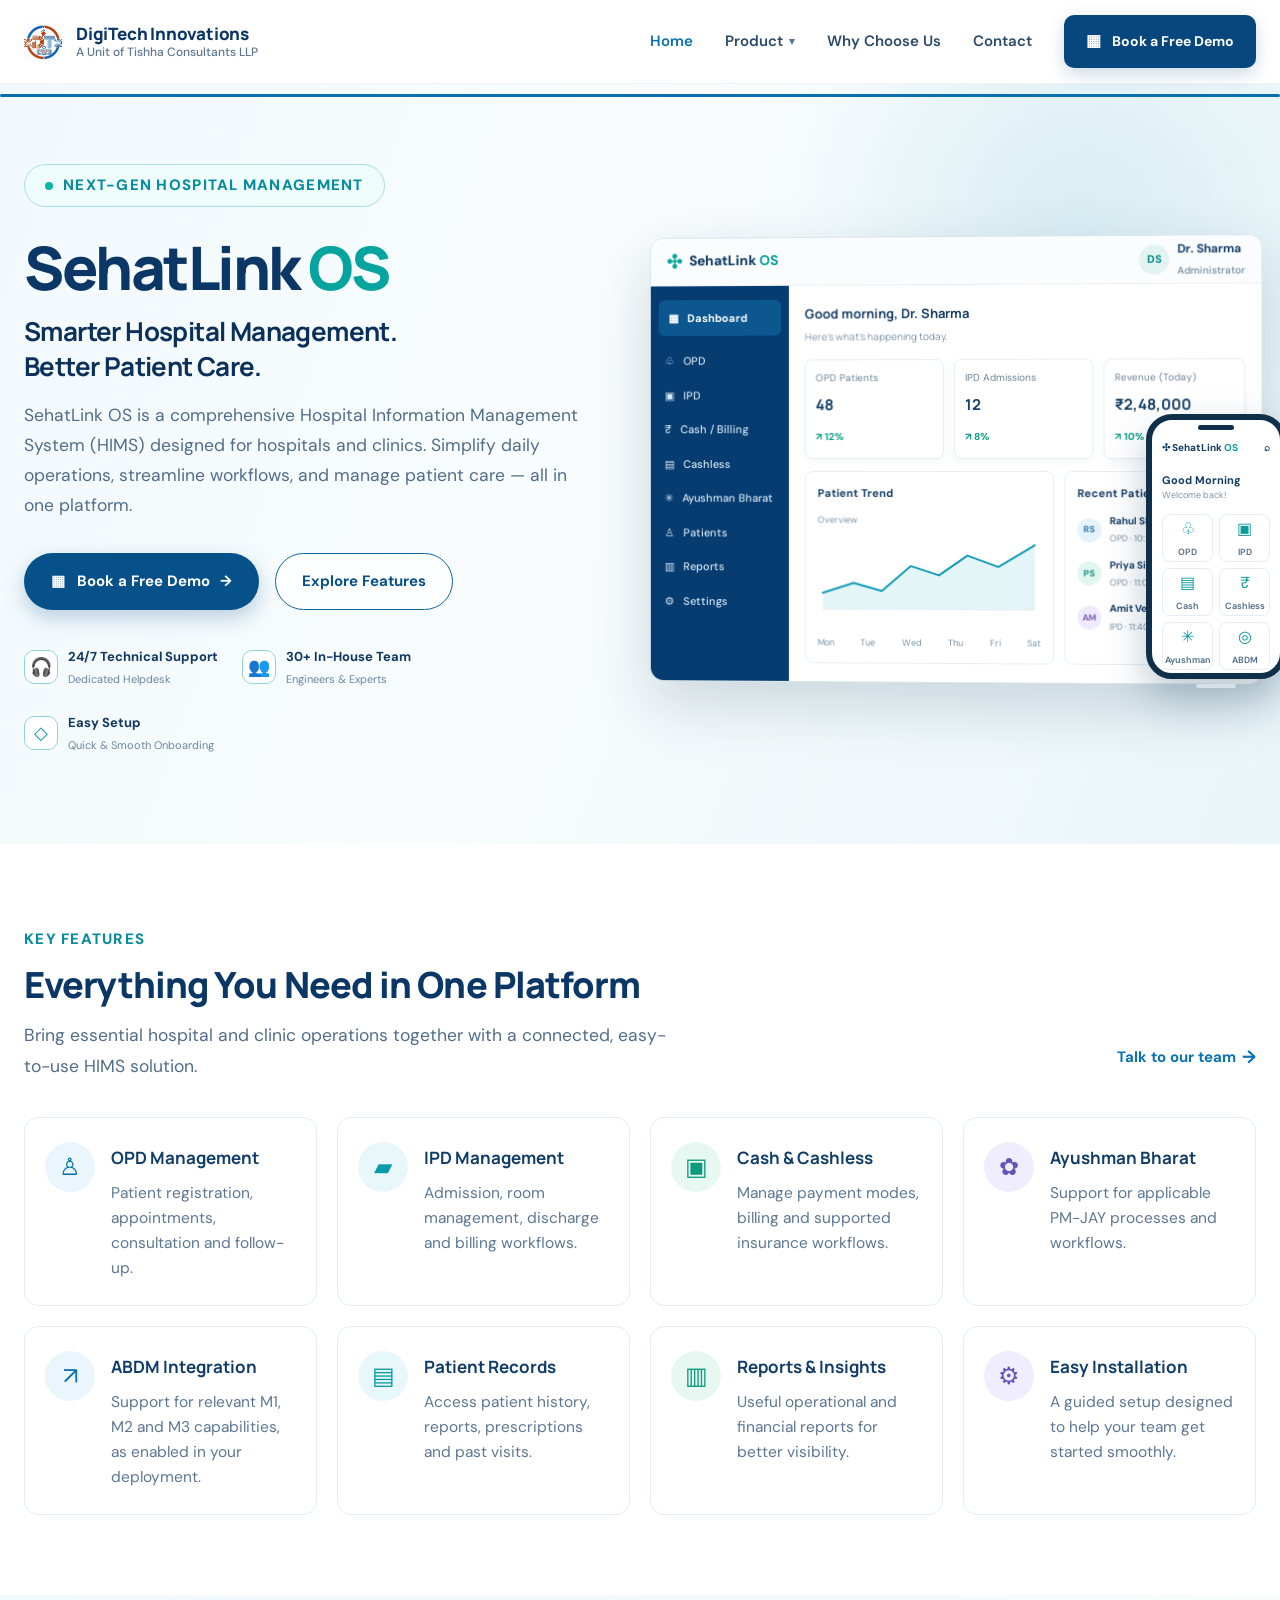
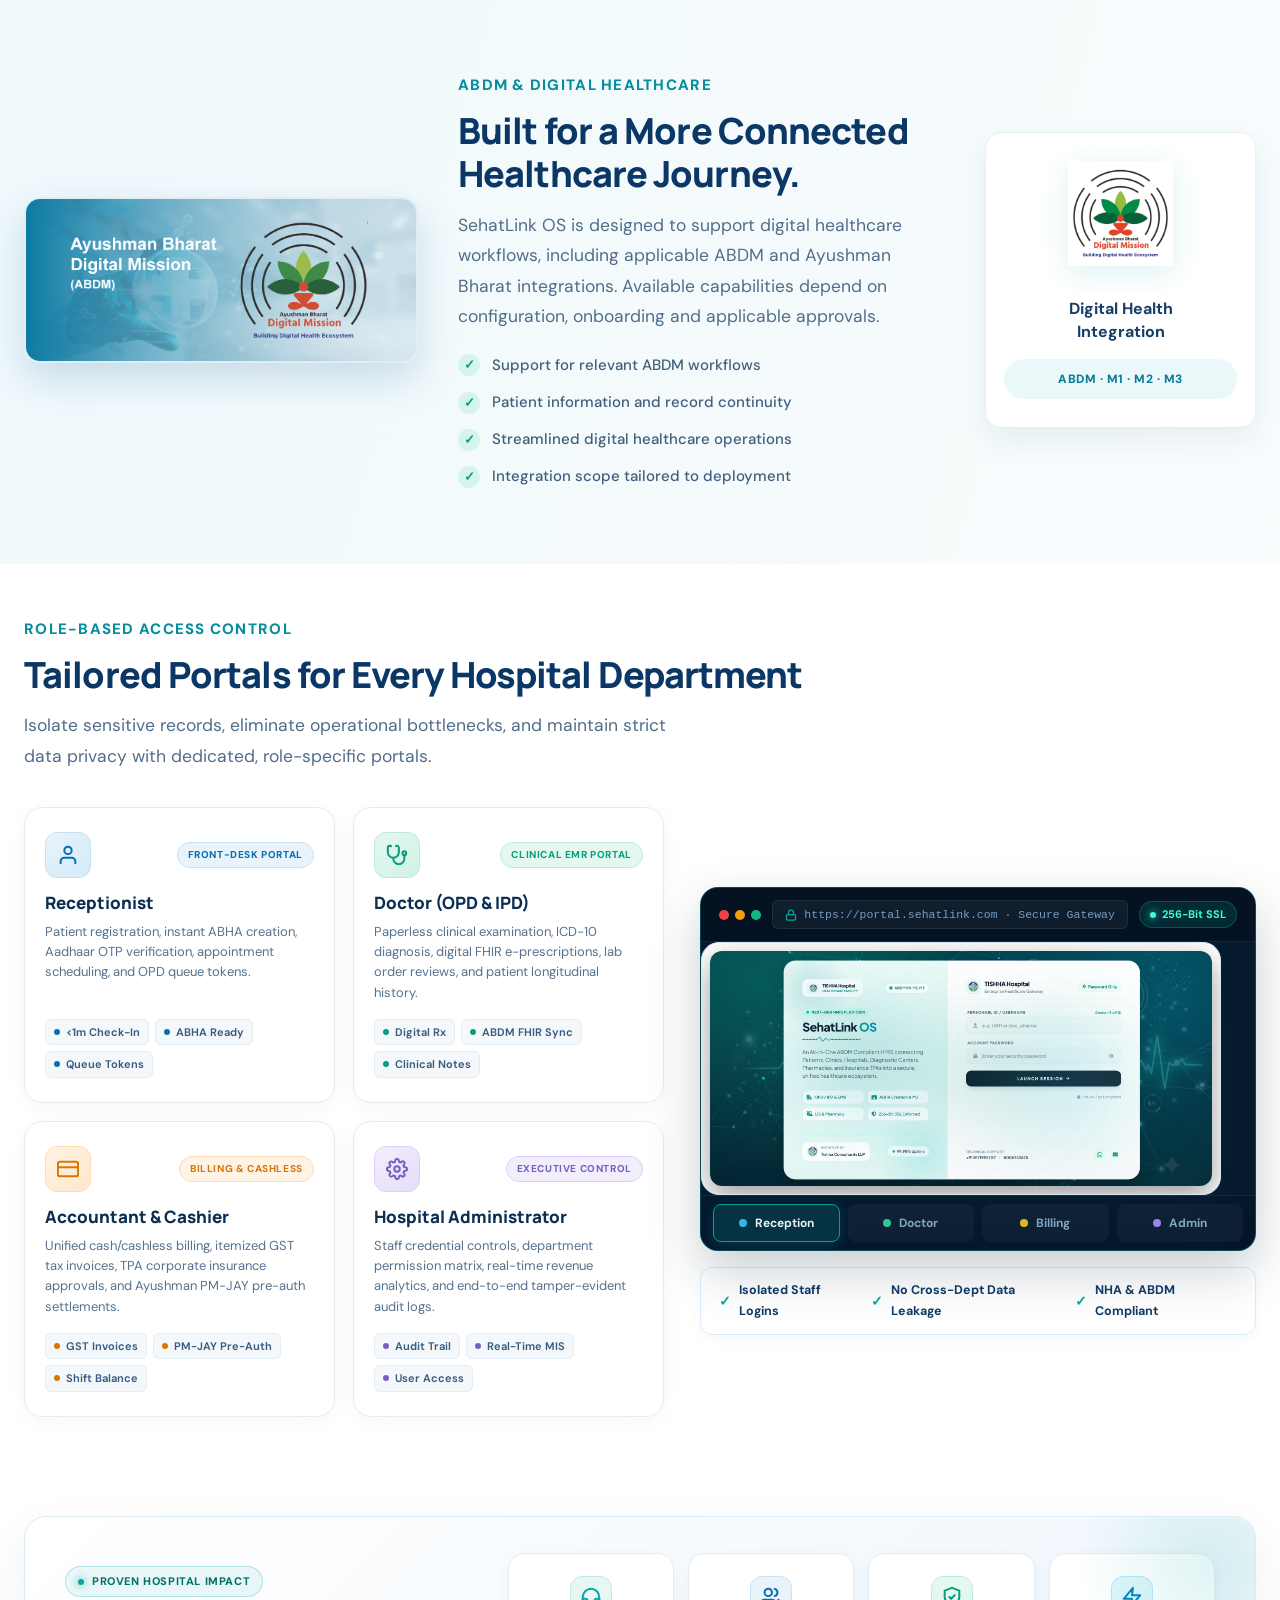
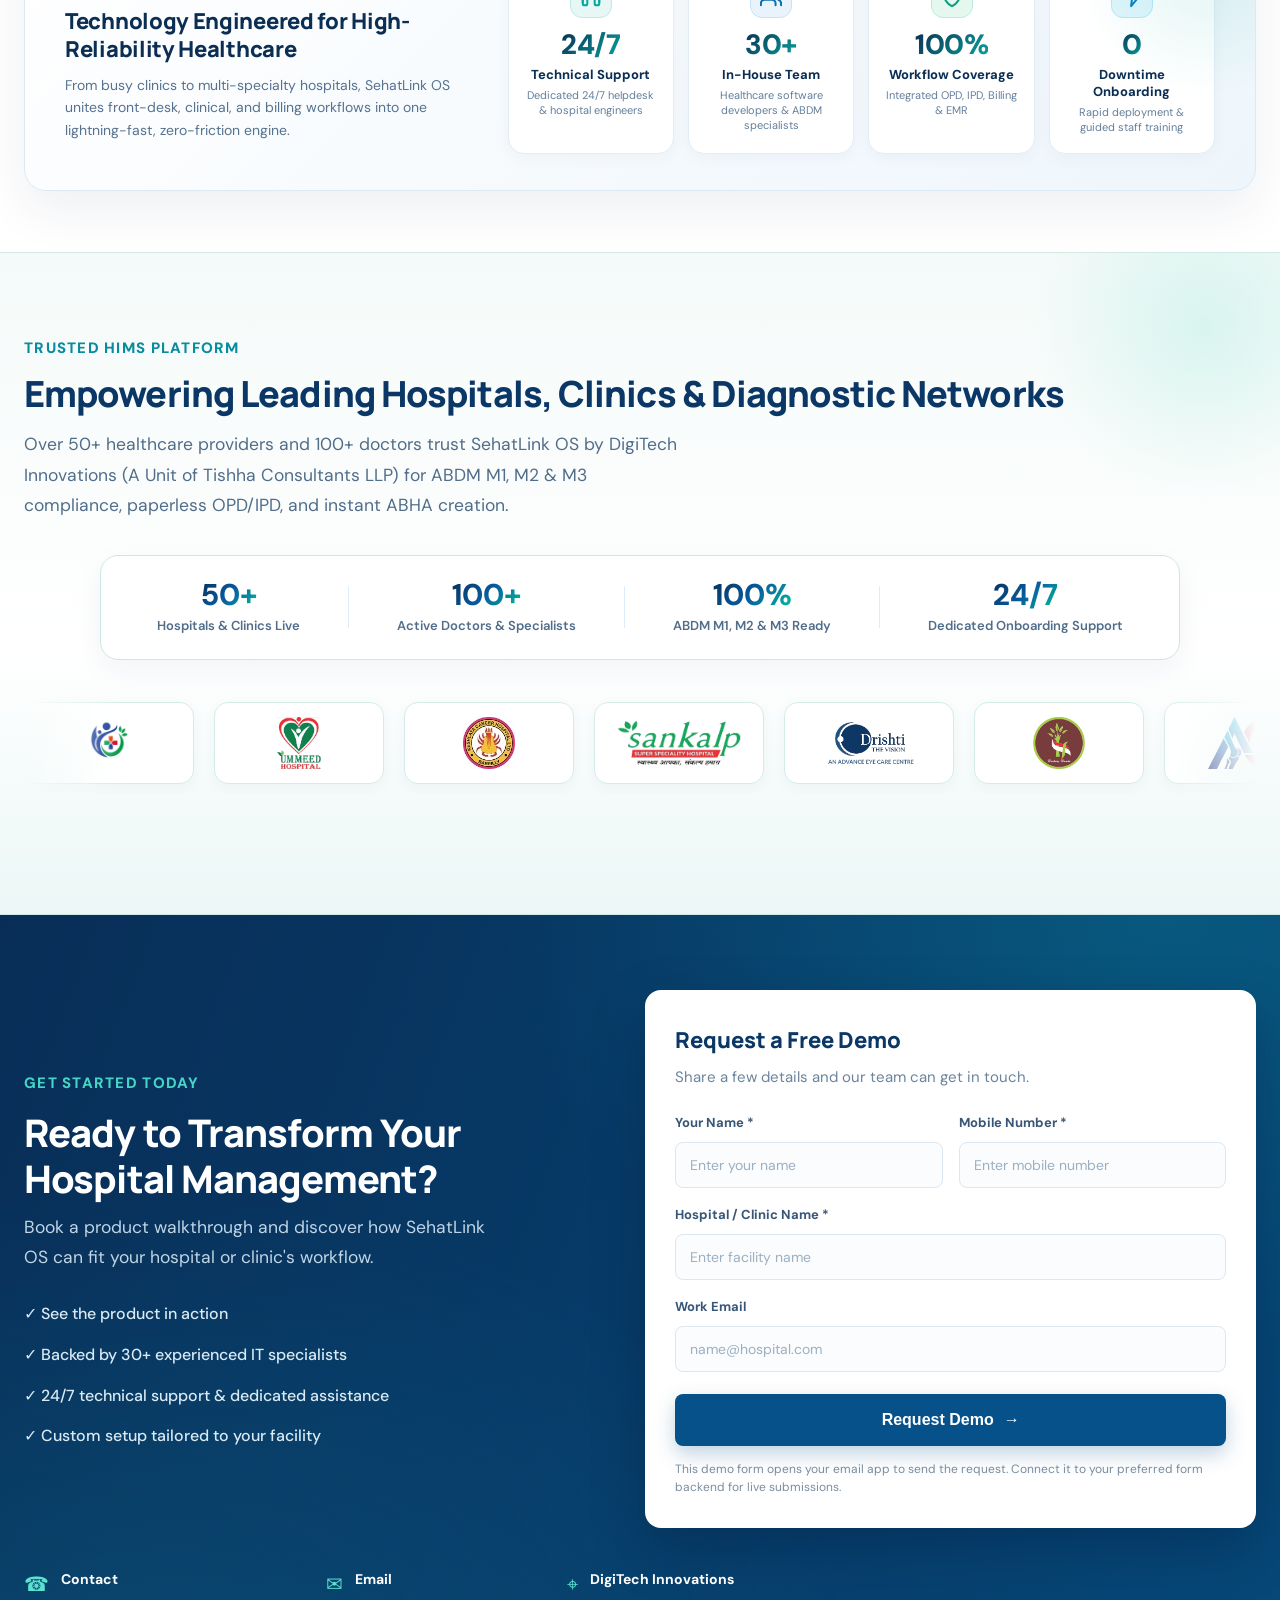
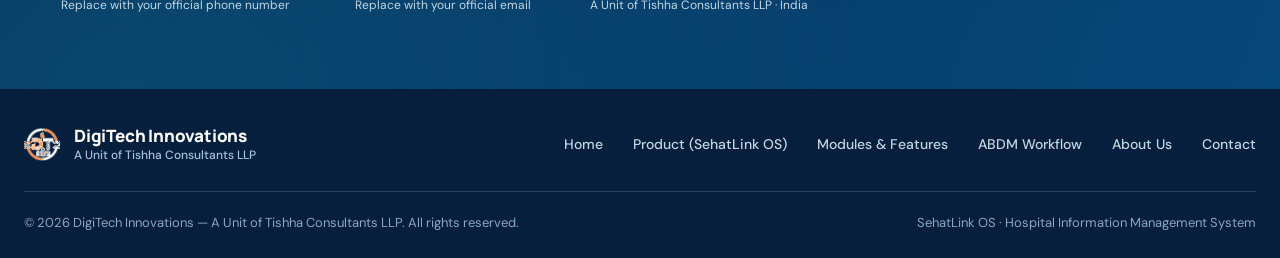
==== index.html @ 3f003c04 "Design SehatLink OS product website" ====
<!doctype html>
<html lang="en">

<head>
  <meta charset="UTF-8" />
  <meta name="viewport" content="width=device-width, initial-scale=1.0" />
  <meta name="description"
    content="SehatLink OS by DigiTech Innovations — A Unit of Tishha Consultants LLP — a smarter hospital and clinic management platform." />
  <title>
    SehatLink OS | DigiTech Innovations — A Unit of Tishha Consultants LLP
  </title>
  <link rel="preconnect" href="https://fonts.googleapis.com" />
  <link rel="preconnect" href="https://fonts.gstatic.com" crossorigin />
  <link
    href="https://fonts.googleapis.com/css2?family=DM+Sans:wght@400;500;600;700&family=Manrope:wght@400;500;600;700;800&display=swap"
    rel="stylesheet" />
  <link rel="stylesheet" href="styles.css" />
</head>

<body>
  <header class="site-header">
    <div class="container nav-wrap">
      <a class="brand" href="#home" aria-label="DigiTech Innovations — A Unit of Tishha Consultants LLP home">
        <div class="company-logo-badge">
          <img src="assets/images/digitechinnovation_White_logo.jpg" alt="DigiTech Innovations Logo"
            class="company-logo-img" />
        </div>
        <span class="brand-copy"><strong>DigiTech Innovations</strong><small>A Unit of Tishha Consultants
            LLP</small></span>
      </a>
      <button class="menu-toggle" aria-label="Toggle navigation" aria-expanded="false">
        <span></span><span></span><span></span>
      </button>
      <nav class="nav-links">
        <a class="active" href="#home">Home</a>
        <div class="nav-item-dropdown">
          <a href="product.html" class="nav-dropdown-trigger">
            Product <span class="dropdown-chevron">▾</span>
          </a>
          <div class="dropdown-menu">
            <div class="dropdown-menu-inner">
              <a href="product.html" class="dropdown-item">
                <span class="dropdown-icon blue">✣</span>
                <div>
                  <strong>SehatLink OS Overview</strong>
                  <small>Complete Hospital Management System</small>
                </div>
              </a>
              <a href="product.html#abdm-workflow" class="dropdown-item">
                <span class="dropdown-icon teal">↗</span>
                <div>
                  <strong>How SehatLink OS Works with ABDM</strong>
                  <small>M1, M2 & M3 Milestone Workflows</small>
                </div>
              </a>
              <a href="product.html#features" class="dropdown-item">
                <span class="dropdown-icon cyan">▦</span>
                <div>
                  <strong>Modules & Features</strong>
                  <small>OPD, IPD, Billing & EMR</small>
                </div>
              </a>
              <a href="#about" class="dropdown-item">
                <span class="dropdown-icon violet">⚙</span>
                <div>
                  <strong>Role-Based Access</strong>
                  <small>Reception, Doctor & Admin Portals</small>
                </div>
              </a>
            </div>
          </div>
        </div>
        <a href="why-choose-us.html">Why Choose Us</a>
        <a href="#contact">Contact</a>
        <a class="nav-cta" href="#contact"><span class="calendar-icon">▦</span> Book a Free Demo</a>
      </nav>
    </div>
  </header>

  <main>
    <section class="hero" id="home">
      <div class="hero-glow"></div>
      <div class="container hero-grid">
        <div class="hero-copy reveal-left">
          <span class="eyebrow"><i></i> Next-Gen Hospital Management</span>
          <h1>SehatLink <em>OS</em></h1>
          <h2>Smarter Hospital Management.<br />Better Patient Care.</h2>
          <p>
            SehatLink OS is a comprehensive Hospital Information Management
            System (HIMS) designed for hospitals and clinics. Simplify daily
            operations, streamline workflows, and manage patient care — all in
            one platform.
          </p>
          <div class="hero-actions">
            <a class="btn btn-primary" href="#contact">▦ &nbsp; Book a Free Demo <span>→</span></a>
            <a class="btn btn-outline" href="#features">Explore Features</a>
          </div>
          <div class="hero-benefits">
            <div class="reveal delay-1">
              <span class="benefit-icon">🎧</span>
              <span><b>24/7 Technical Support</b><small>Dedicated Helpdesk</small></span>
            </div>
            <div class="reveal delay-2">
              <span class="benefit-icon">👥</span>
              <span><b>30+ In-House Team</b><small>Engineers & Experts</small></span>
            </div>
            <div class="reveal delay-3">
              <span class="benefit-icon">◇</span>
              <span><b>Easy Setup</b><small>Quick & Smooth Onboarding</small></span>
            </div>
          </div>
        </div>
        <div class="hero-visual reveal-right" aria-label="Illustration of a hospital management dashboard">
          <div class="soft-orb orb-one"></div>
          <div class="soft-orb orb-two"></div>
          <div class="dashboard">
            <div class="dash-top">
              <div class="mini-brand">
                <span class="mini-mark">✣</span> SehatLink <b>OS</b>
              </div>
              <div class="dash-user">
                <span class="avatar">DS</span><span>Dr. Sharma<br /><small>Administrator</small></span>
              </div>
            </div>
            <div class="dash-body">
              <aside class="dash-sidebar">
                <b>▦ &nbsp; Dashboard</b><span>♧ &nbsp; OPD</span><span>▣ &nbsp; IPD</span><span>₹ &nbsp; Cash /
                  Billing</span><span>▤ &nbsp; Cashless</span><span>✳ &nbsp; Ayushman Bharat</span><span>♙ &nbsp;
                  Patients</span><span>▥ &nbsp; Reports</span><span>⚙ &nbsp; Settings</span>
              </aside>
              <div class="dash-content">
                <h4>
                  Good morning, Dr. Sharma
                  <small>Here's what's happening today.</small>
                </h4>
                <div class="metric-row">
                  <div class="metric">
                    <small>OPD Patients</small><strong>48</strong><em>↗ 12%</em>
                  </div>
                  <div class="metric">
                    <small>IPD Admissions</small><strong>12</strong><em>↗ 8%</em>
                  </div>
                  <div class="metric">
                    <small>Revenue (Today)</small><strong>₹2,48,000</strong><em>↗ 10%</em>
                  </div>
                </div>
                <div class="dash-lower">
                  <div class="chart-card">
                    <b>Patient Trend</b><small>Overview</small><svg viewBox="0 0 340 130" role="img"
                      aria-label="Illustrative patient trend chart">
                      <path d="M8 110 L8 85 L55 70 L98 82 L142 44 L185 58 L228 28 L275 45 L330 12 L330 110Z"
                        fill="rgba(27,170,190,.12)" />
                      <path d="M8 85 L55 70 L98 82 L142 44 L185 58 L228 28 L275 45 L330 12" fill="none" stroke="#159cb6"
                        stroke-width="3" stroke-linecap="round" stroke-linejoin="round" />
                      <path d="M8 110H330" stroke="#dce8ef" />
                    </svg>
                    <div class="days">
                      <span>Mon</span><span>Tue</span><span>Wed</span><span>Thu</span><span>Fri</span><span>Sat</span>
                    </div>
                  </div>
                  <div class="recent-card">
                    <b>Recent Patients</b>
                    <div class="patient">
                      <i>RS</i><span>Rahul Sharma<small>OPD · 10:20 AM</small></span>
                    </div>
                    <div class="patient">
                      <i class="teal">PS</i><span>Priya Singh<small>OPD · 11:05 AM</small></span>
                    </div>
                    <div class="patient">
                      <i class="purple">AM</i><span>Amit Verma<small>IPD · 11:40 AM</small></span>
                    </div>
                  </div>
                </div>
              </div>
            </div>
          </div>
          <div class="phone">
            <div class="phone-head">
              <span>✣ SehatLink <b>OS</b></span><span>⌕</span>
            </div>
            <p>Good Morning<br /><small>Welcome back!</small></p>
            <div class="phone-grid">
              <div>♧<small>OPD</small></div>
              <div>▣<small>IPD</small></div>
              <div>▤<small>Cash</small></div>
              <div>₹<small>Cashless</small></div>
              <div>✳<small>Ayushman</small></div>
              <div>◎<small>ABDM</small></div>
            </div>
            <div class="phone-bottom"></div>
          </div>
        </div>
      </div>
    </section>

    <section class="section features-section" id="features">
      <div class="container">
        <div class="section-heading split-heading reveal">
          <div>
            <span class="section-kicker">KEY FEATURES</span>
            <h2>Everything You Need in One Platform</h2>
            <p>
              Bring essential hospital and clinic operations together with a
              connected, easy-to-use HIMS solution.
            </p>
          </div>
          <a class="text-link" href="#contact">Talk to our team <span>→</span></a>
        </div>
        <div class="feature-grid">
          <article class="feature-card reveal delay-1">
            <span class="feature-icon blue">♙</span>
            <div>
              <h3>OPD Management</h3>
              <p>
                Patient registration, appointments, consultation and
                follow-up.
              </p>
            </div>
          </article>
          <article class="feature-card reveal delay-2">
            <span class="feature-icon cyan">▰</span>
            <div>
              <h3>IPD Management</h3>
              <p>
                Admission, room management, discharge and billing workflows.
              </p>
            </div>
          </article>
          <article class="feature-card reveal delay-3">
            <span class="feature-icon teal">▣</span>
            <div>
              <h3>Cash & Cashless</h3>
              <p>
                Manage payment modes, billing and supported insurance
                workflows.
              </p>
            </div>
          </article>
          <article class="feature-card reveal delay-4">
            <span class="feature-icon violet">✿</span>
            <div>
              <h3>Ayushman Bharat</h3>
              <p>Support for applicable PM-JAY processes and workflows.</p>
            </div>
          </article>
          <article class="feature-card reveal delay-5">
            <span class="feature-icon blue">↗</span>
            <div>
              <h3>ABDM Integration</h3>
              <p>
                Support for relevant M1, M2 and M3 capabilities, as enabled in
                your deployment.
              </p>
            </div>
          </article>
          <article class="feature-card reveal delay-6">
            <span class="feature-icon cyan">▤</span>
            <div>
              <h3>Patient Records</h3>
              <p>
                Access patient history, reports, prescriptions and past
                visits.
              </p>
            </div>
          </article>
          <article class="feature-card reveal delay-7">
            <span class="feature-icon teal">▥</span>
            <div>
              <h3>Reports & Insights</h3>
              <p>
                Useful operational and financial reports for better
                visibility.
              </p>
            </div>
          </article>
          <article class="feature-card reveal delay-8">
            <span class="feature-icon violet">⚙</span>
            <div>
              <h3>Easy Installation</h3>
              <p>
                A guided setup designed to help your team get started
                smoothly.
              </p>
            </div>
          </article>
        </div>
      </div>
    </section>

    <section class="abdm-section" id="why">
      <div class="container abdm-grid">
        <div class="abdm-art reveal-zoom">
          <img src="assets/images/Ayushman-Bharat-Digital-Mission.jpg" alt="Ayushman Bharat Digital Mission (ABDM)"
            class="abdm-feature-img" />
        </div>
        <div class="abdm-copy reveal-right">
          <span class="section-kicker">ABDM & DIGITAL HEALTHCARE</span>
          <h2>Built for a More Connected Healthcare Journey.</h2>
          <p>
            SehatLink OS is designed to support digital healthcare workflows,
            including applicable ABDM and Ayushman Bharat integrations.
            Available capabilities depend on configuration, onboarding and
            applicable approvals.
          </p>
          <ul class="check-list">
            <li>Support for relevant ABDM workflows</li>
            <li>Patient information and record continuity</li>
            <li>Streamlined digital healthcare operations</li>
            <li>Integration scope tailored to deployment</li>
          </ul>
        </div>
        <div class="abdm-stamp reveal-zoom delay-2">
          <img src="assets/images/ayushman_bharat_logo.png" alt="Ayushman Bharat Logo" class="ayushman-logo-img" />
          <b>Digital Health<br />Integration</b>
          <span>ABDM · M1 · M2 · M3</span>
        </div>
      </div>
    </section>

    <section class="section roles-section" id="about">
      <div class="container">
        <div class="section-heading reveal">
          <span class="section-kicker">ROLE-BASED ACCESS CONTROL</span>
          <h2>Tailored Portals for Every Hospital Department</h2>
          <p>
            Isolate sensitive records, eliminate operational bottlenecks, and maintain strict data privacy with dedicated, role-specific portals.
          </p>
        </div>
        <div class="roles-layout">
          <div class="role-grid">
            <article class="role-card role-card-receptionist reveal delay-1" data-role="receptionist">
              <div class="role-card-head">
                <div class="role-icon-box blue">
                  <svg width="22" height="22" viewBox="0 0 24 24" fill="none" stroke="currentColor" stroke-width="2.2" stroke-linecap="round" stroke-linejoin="round"><path d="M20 21v-2a4 4 0 0 0-4-4H8a4 4 0 0 0-4 4v2"></path><circle cx="12" cy="7" r="4"></circle></svg>
                </div>
                <div class="role-badge-tag blue">FRONT-DESK PORTAL</div>
              </div>
              <h3>Receptionist</h3>
              <p>
                Patient registration, instant ABHA creation, Aadhaar OTP verification, appointment scheduling, and OPD queue tokens.
              </p>
              <div class="role-chips-wrap">
                <span class="r-chip"><i class="dot blue"></i> &lt;1m Check-In</span>
                <span class="r-chip"><i class="dot blue"></i> ABHA Ready</span>
                <span class="r-chip"><i class="dot blue"></i> Queue Tokens</span>
              </div>
            </article>

            <article class="role-card role-card-doctor reveal delay-2" data-role="doctor">
              <div class="role-card-head">
                <div class="role-icon-box emerald">
                  <svg width="22" height="22" viewBox="0 0 24 24" fill="none" stroke="currentColor" stroke-width="2.2" stroke-linecap="round" stroke-linejoin="round"><path d="M4.8 2.3A.3.3 0 1 0 5 2H4a2 2 0 0 0-2 2v5a6 6 0 0 0 6 6v0a6 6 0 0 0 6-6V4a2 2 0 0 0-2-2h-1a.2.2 0 1 0 .3.3"></path><path d="M8 15v1a6 6 0 0 0 6 6v0a6 6 0 0 0 6-6v-4"></path><circle cx="20" cy="10" r="2"></circle></svg>
                </div>
                <div class="role-badge-tag emerald">CLINICAL EMR PORTAL</div>
              </div>
              <h3>Doctor (OPD & IPD)</h3>
              <p>
                Paperless clinical examination, ICD-10 diagnosis, digital FHIR e-prescriptions, lab order reviews, and patient longitudinal history.
              </p>
              <div class="role-chips-wrap">
                <span class="r-chip"><i class="dot emerald"></i> Digital Rx</span>
                <span class="r-chip"><i class="dot emerald"></i> ABDM FHIR Sync</span>
                <span class="r-chip"><i class="dot emerald"></i> Clinical Notes</span>
              </div>
            </article>

            <article class="role-card role-card-accountant reveal delay-3" data-role="accountant">
              <div class="role-card-head">
                <div class="role-icon-box amber">
                  <svg width="22" height="22" viewBox="0 0 24 24" fill="none" stroke="currentColor" stroke-width="2.2" stroke-linecap="round" stroke-linejoin="round"><rect x="1" y="4" width="22" height="16" rx="2" ry="2"></rect><line x1="1" y1="10" x2="23" y2="10"></line></svg>
                </div>
                <div class="role-badge-tag amber">BILLING & CASHLESS</div>
              </div>
              <h3>Accountant & Cashier</h3>
              <p>
                Unified cash/cashless billing, itemized GST tax invoices, TPA corporate insurance approvals, and Ayushman PM-JAY pre-auth settlements.
              </p>
              <div class="role-chips-wrap">
                <span class="r-chip"><i class="dot amber"></i> GST Invoices</span>
                <span class="r-chip"><i class="dot amber"></i> PM-JAY Pre-Auth</span>
                <span class="r-chip"><i class="dot amber"></i> Shift Balance</span>
              </div>
            </article>

            <article class="role-card role-card-admin reveal delay-4" data-role="administrator">
              <div class="role-card-head">
                <div class="role-icon-box purple">
                  <svg width="22" height="22" viewBox="0 0 24 24" fill="none" stroke="currentColor" stroke-width="2.2" stroke-linecap="round" stroke-linejoin="round"><circle cx="12" cy="12" r="3"></circle><path d="M19.4 15a1.65 1.65 0 0 0 .33 1.82l.06.06a2 2 0 0 1 0 2.83 2 2 0 0 1-2.83 0l-.06-.06a1.65 1.65 0 0 0-1.82-.33 1.65 1.65 0 0 0-1 1.51V21a2 2 0 0 1-2 2 2 2 0 0 1-2-2v-.09A1.65 1.65 0 0 0 9 19.4a1.65 1.65 0 0 0-1.82.33l-.06.06a2 2 0 0 1-2.83 0 2 2 0 0 1 0-2.83l.06-.06a1.65 1.65 0 0 0 .33-1.82 1.65 1.65 0 0 0-1.51-1H3a2 2 0 0 1-2-2 2 2 0 0 1 2-2h.09A1.65 1.65 0 0 0 4.6 9a1.65 1.65 0 0 0-.33-1.82l-.06-.06a2 2 0 0 1 0-2.83 2 2 0 0 1 2.83 0l.06.06a1.65 1.65 0 0 0 1.82.33H9a1.65 1.65 0 0 0 1-1.51V3a2 2 0 0 1 2-2 2 2 0 0 1 2 2v.09a1.65 1.65 0 0 0 1 1.51 1.65 1.65 0 0 0 1.82-.33l.06-.06a2 2 0 0 1 2.83 0 2 2 0 0 1 0 2.83l-.06.06a1.65 1.65 0 0 0-.33 1.82V9a1.65 1.65 0 0 0 1.51 1H21a2 2 0 0 1 2 2 2 2 0 0 1-2 2h-.09a1.65 1.65 0 0 0-1.51 1z"></path></svg>
                </div>
                <div class="role-badge-tag purple">EXECUTIVE CONTROL</div>
              </div>
              <h3>Hospital Administrator</h3>
              <p>
                Staff credential controls, department permission matrix, real-time revenue analytics, and end-to-end tamper-evident audit logs.
              </p>
              <div class="role-chips-wrap">
                <span class="r-chip"><i class="dot purple"></i> Audit Trail</span>
                <span class="r-chip"><i class="dot purple"></i> Real-Time MIS</span>
                <span class="r-chip"><i class="dot purple"></i> User Access</span>
              </div>
            </article>
          </div>

          <div class="access-visual reveal-right">
            <div class="portal-frame-window">
              <div class="portal-window-bar">
                <div class="window-dots">
                  <span class="w-dot red"></span>
                  <span class="w-dot yellow"></span>
                  <span class="w-dot green"></span>
                </div>
                <div class="portal-window-title">
                  <svg width="12" height="12" viewBox="0 0 24 24" fill="none" stroke="currentColor" stroke-width="2.5"><rect x="3" y="11" width="18" height="11" rx="2" ry="2"></rect><path d="M7 11V7a5 5 0 0 1 10 0v4"></path></svg>
                  <span>https://portal.sehatlink.com · Secure Gateway</span>
                </div>
                <div class="portal-security-badge">
                  <i class="live-dot"></i> 256-Bit SSL
                </div>
              </div>

              <div class="role-portal-card">
                <img src="assets/images/sehatlink_os_tishha_consultants_llp.png"
                  alt="SehatLink OS Role-Based Access Gateway by DigiTech Innovations (A Unit of Tishha Consultants LLP)"
                  class="role-portal-img" />
              </div>

              <div class="portal-role-selector">
                <div class="p-role-tab active" data-role="receptionist">
                  <span class="p-dot blue"></span> Reception
                </div>
                <div class="p-role-tab" data-role="doctor">
                  <span class="p-dot emerald"></span> Doctor
                </div>
                <div class="p-role-tab" data-role="accountant">
                  <span class="p-dot amber"></span> Billing
                </div>
                <div class="p-role-tab" data-role="administrator">
                  <span class="p-dot purple"></span> Admin
                </div>
              </div>
            </div>

            <div class="portal-guarantee-strip">
              <div class="g-item"><span class="check-mark">✓</span> Isolated Staff Logins</div>
              <div class="g-item"><span class="check-mark">✓</span> No Cross-Dept Data Leakage</div>
              <div class="g-item"><span class="check-mark">✓</span> NHA & ABDM Compliant</div>
            </div>
          </div>
        </div>
      </div>
    </section>

    <!-- Trust & Performance Metrics Banner -->
    <section class="trust-section">
      <div class="container trust-inner reveal-zoom">
        <div class="trust-copy">
          <span class="trust-pill"><i class="pulse-emerald"></i> PROVEN HOSPITAL IMPACT</span>
          <h3>Technology Engineered for High-Reliability Healthcare</h3>
          <p>
            From busy clinics to multi-specialty hospitals, SehatLink OS unites
            front-desk, clinical, and billing workflows into one lightning-fast, zero-friction engine.
          </p>
        </div>
        <div class="trust-stats-grid">
          <div class="trust-stat-card">
            <div class="stat-icon-wrap teal">
              <svg width="22" height="22" viewBox="0 0 24 24" fill="none" stroke="currentColor" stroke-width="2.2" stroke-linecap="round" stroke-linejoin="round"><path d="M3 18v-6a9 9 0 0 1 18 0v6"></path><path d="M21 19a2 2 0 0 1-2 2h-1a2 2 0 0 1-2-2v-3a2 2 0 0 1 2-2h3zM3 19a2 2 0 0 0 2 2h1a2 2 0 0 0 2-2v-3a2 2 0 0 0-2-2H3z"></path></svg>
            </div>
            <div class="stat-num-val">24/7</div>
            <b>Technical Support</b>
            <small>Dedicated 24/7 helpdesk & hospital engineers</small>
          </div>
          <div class="trust-stat-card">
            <div class="stat-icon-wrap blue">
              <svg width="22" height="22" viewBox="0 0 24 24" fill="none" stroke="currentColor" stroke-width="2.2" stroke-linecap="round" stroke-linejoin="round"><path d="M17 21v-2a4 4 0 0 0-4-4H5a4 4 0 0 0-4 4v2"></path><circle cx="9" cy="7" r="4"></circle><path d="M23 21v-2a4 4 0 0 0-3-3.87"></path><path d="M16 3.13a4 4 0 0 1 0 7.75"></path></svg>
            </div>
            <div class="stat-num-val">30+</div>
            <b>In-House Team</b>
            <small>Healthcare software developers & ABDM specialists</small>
          </div>
          <div class="trust-stat-card">
            <div class="stat-icon-wrap emerald">
              <svg width="22" height="22" viewBox="0 0 24 24" fill="none" stroke="currentColor" stroke-width="2.2" stroke-linecap="round" stroke-linejoin="round"><path d="M12 22s8-4 8-10V5l-8-3-8 3v7c0 6 8 10 8 10z"></path><polyline points="9 12 11 14 15 10"></polyline></svg>
            </div>
            <div class="stat-num-val">100%</div>
            <b>Workflow Coverage</b>
            <small>Integrated OPD, IPD, Billing & EMR</small>
          </div>
          <div class="trust-stat-card">
            <div class="stat-icon-wrap cyan">
              <svg width="22" height="22" viewBox="0 0 24 24" fill="none" stroke="currentColor" stroke-width="2.2" stroke-linecap="round" stroke-linejoin="round"><polygon points="13 2 3 14 12 14 11 22 21 10 12 10 13 2"></polygon></svg>
            </div>
            <div class="stat-num-val">0</div>
            <b>Downtime Onboarding</b>
            <small>Rapid deployment & guided staff training</small>
          </div>
        </div>
      </div>
    </section>

    <!-- Client Hospitals & Healthcare Partners Section -->
    <section class="section clients-section" id="clients">
      <div class="container">
        <div class="section-heading text-center reveal">
          <span class="section-kicker">TRUSTED HIMS PLATFORM</span>
          <h2>Empowering Leading Hospitals, Clinics & Diagnostic Networks</h2>
          <p>
            Over 50+ healthcare providers and 100+ doctors trust SehatLink OS
            by DigiTech Innovations (A Unit of Tishha Consultants LLP) for
            ABDM M1, M2 & M3 compliance, paperless OPD/IPD, and instant ABHA
            creation.
          </p>
        </div>

        <!-- Client Impact Stats Strip -->
        <div class="client-stats-strip reveal">
          <div class="client-stat-item">
            <span class="c-stat-number">50+</span>
            <span class="c-stat-label">Hospitals & Clinics Live</span>
          </div>
          <div class="client-stat-divider"></div>
          <div class="client-stat-item">
            <span class="c-stat-number">100+</span>
            <span class="c-stat-label">Active Doctors & Specialists</span>
          </div>
          <div class="client-stat-divider"></div>
          <div class="client-stat-item">
            <span class="c-stat-number">100%</span>
            <span class="c-stat-label">ABDM M1, M2 & M3 Ready</span>
          </div>
          <div class="client-stat-divider"></div>
          <div class="client-stat-item">
            <span class="c-stat-number">24/7</span>
            <span class="c-stat-label">Dedicated Onboarding Support</span>
          </div>
        </div>

        <!-- Infinite Scrolling Logo Marquee Banner -->
        <div class="client-marquee-container reveal">
          <div class="client-marquee-track">
            <!-- Set 1 -->
            <div class="client-marquee-item"><img src="assets/clients/pragati-neolife-logo.webp"
                alt="Pragati Neolife Hospital" loading="lazy" /></div>
            <div class="client-marquee-item"><img
                src="assets/clients/ummeed-hospital-and-critical-care-bareilly-usplueezeg.jpg" alt="Ummeed Hospital"
                loading="lazy" /></div>
            <div class="client-marquee-item"><img src="assets/clients/ksn-3.webp" alt="KSN Healthcare" loading="lazy" />
            </div>
            <div class="client-marquee-item"><img src="assets/clients/logo.webp" alt="Healthcare Partner Clinic"
                loading="lazy" /></div>
            <div class="client-marquee-item"><img src="assets/clients/main_logo.png" alt="Multispeciality Hospital"
                loading="lazy" /></div>
            <div class="client-marquee-item"><img src="assets/clients/main_logo_1.png" alt="Medical Care"
                loading="lazy" /></div>
            <div class="client-marquee-item"><img src="assets/clients/main_logo_1 (3).png" alt="CarePlus Speciality"
                loading="lazy" /></div>
            <div class="client-marquee-item"><img src="assets/clients/main_logo_1 (7).png" alt="PrimeCare Hospital"
                loading="lazy" /></div>
            <div class="client-marquee-item"><img src="assets/clients/WhatsApp Image 2026-09-21 at 2.08.11 PM.jpeg"
                alt="Healing Hands Hospital" loading="lazy" /></div>
            <div class="client-marquee-item"><img src="assets/clients/WhatsApp Image 2026-09-22 at 10.12.39 AM.jpeg"
                alt="Aarogya Clinic" loading="lazy" /></div>
            <div class="client-marquee-item"><img src="assets/clients/WhatsApp Image 2026-09-22 at 10.12.46 AM.jpeg"
                alt="Avadh Hospital" loading="lazy" /></div>
            <div class="client-marquee-item"><img src="assets/clients/WhatsApp Image 2026-09-22 at 10.12.48 AM.jpeg"
                alt="Galaxy Care Hospital" loading="lazy" /></div>
            <div class="client-marquee-item"><img src="assets/clients/WhatsApp Image 2026-09-22 at 10.12.50 AM.jpeg"
                alt="Shanti Wellness" loading="lazy" /></div>
            <div class="client-marquee-item"><img src="assets/clients/WhatsApp Image 2026-09-22 at 11.40.55 AM.jpeg"
                alt="MedCity Hospital" loading="lazy" /></div>
            <div class="client-marquee-item"><img src="assets/clients/WhatsApp Image 2026-09-22 at 11.53.19 AM.jpeg"
                alt="Star General Hospital" loading="lazy" /></div>
            <div class="client-marquee-item"><img
                src="assets/clients/505091470_122098833626903058_5544643595197008678_n.jpg" alt="Chaitanya Hospital"
                loading="lazy" /></div>
            <!-- Set 2 (Seamless loop) -->
            <div class="client-marquee-item"><img src="assets/clients/pragati-neolife-logo.webp"
                alt="Pragati Neolife Hospital" loading="lazy" /></div>
            <div class="client-marquee-item"><img
                src="assets/clients/ummeed-hospital-and-critical-care-bareilly-usplueezeg.jpg" alt="Ummeed Hospital"
                loading="lazy" /></div>
            <div class="client-marquee-item"><img src="assets/clients/ksn-3.webp" alt="KSN Healthcare" loading="lazy" />
            </div>
            <div class="client-marquee-item"><img src="assets/clients/logo.webp" alt="Healthcare Partner Clinic"
                loading="lazy" /></div>
            <div class="client-marquee-item"><img src="assets/clients/main_logo.png" alt="Multispeciality Hospital"
                loading="lazy" /></div>
            <div class="client-marquee-item"><img src="assets/clients/main_logo_1.png" alt="Medical Care"
                loading="lazy" /></div>
            <div class="client-marquee-item"><img src="assets/clients/main_logo_1 (3).png" alt="CarePlus Speciality"
                loading="lazy" /></div>
            <div class="client-marquee-item"><img src="assets/clients/main_logo_1 (7).png" alt="PrimeCare Hospital"
                loading="lazy" /></div>
            <div class="client-marquee-item"><img src="assets/clients/WhatsApp Image 2026-09-21 at 2.08.11 PM.jpeg"
                alt="Healing Hands Hospital" loading="lazy" /></div>
            <div class="client-marquee-item"><img src="assets/clients/WhatsApp Image 2026-09-22 at 10.12.39 AM.jpeg"
                alt="Aarogya Clinic" loading="lazy" /></div>
            <div class="client-marquee-item"><img src="assets/clients/WhatsApp Image 2026-09-22 at 10.12.46 AM.jpeg"
                alt="Avadh Hospital" loading="lazy" /></div>
            <div class="client-marquee-item"><img src="assets/clients/WhatsApp Image 2026-09-22 at 10.12.48 AM.jpeg"
                alt="Galaxy Care Hospital" loading="lazy" /></div>
            <div class="client-marquee-item"><img src="assets/clients/WhatsApp Image 2026-09-22 at 10.12.50 AM.jpeg"
                alt="Shanti Wellness" loading="lazy" /></div>
            <div class="client-marquee-item"><img src="assets/clients/WhatsApp Image 2026-09-22 at 11.40.55 AM.jpeg"
                alt="MedCity Hospital" loading="lazy" /></div>
            <div class="client-marquee-item"><img src="assets/clients/WhatsApp Image 2026-09-22 at 11.53.19 AM.jpeg"
                alt="Star General Hospital" loading="lazy" /></div>
            <div class="client-marquee-item"><img
                src="assets/clients/505091470_122098833626903058_5544643595197008678_n.jpg" alt="Chaitanya Hospital"
                loading="lazy" /></div>
          </div>
        </div>

      </div>
    </section>

    <section class="contact-section" id="contact">
      <div class="container contact-grid">
        <div class="contact-copy reveal-left">
          <span class="section-kicker">GET STARTED TODAY</span>
          <h2>Ready to Transform Your Hospital Management?</h2>
          <p>
            Book a product walkthrough and discover how SehatLink OS can fit
            your hospital or clinic's workflow.
          </p>
          <div class="contact-points">
            <span>✓ See the product in action</span>
            <span>✓ Backed by 30+ experienced IT specialists</span>
            <span>✓ 24/7 technical support & dedicated assistance</span>
            <span>✓ Custom setup tailored to your facility</span>
          </div>
        </div>
        <form class="demo-form reveal-right" id="demoForm">
          <h3>Request a Free Demo</h3>
          <p>Share a few details and our team can get in touch.</p>
          <div class="form-row">
            <div class="field">
              <label for="name">Your Name *</label><input id="name" name="name" required
                placeholder="Enter your name" />
            </div>
            <div class="field">
              <label for="phone">Mobile Number *</label><input id="phone" name="phone" required type="tel"
                pattern="[0-9+\-\s()]{8,}" placeholder="Enter mobile number" />
            </div>
          </div>
          <div class="field">
            <label for="facility">Hospital / Clinic Name *</label><input id="facility" name="facility" required
              placeholder="Enter facility name" />
          </div>
          <div class="field">
            <label for="email">Work Email</label><input id="email" name="email" type="email"
              placeholder="name@hospital.com" />
          </div>
          <button class="btn btn-primary form-submit" type="submit">
            Request Demo <span>→</span>
          </button>
          <small class="form-note" id="formNote">This demo form opens your email app to send the request. Connect
            it to your preferred form backend for live submissions.</small>
        </form>
        <div class="contact-details reveal delay-2">
          <div>
            ☎
            <span><b>Contact</b><small>Replace with your official phone number</small></span>
          </div>
          <div>
            ✉
            <span><b>Email</b><small>Replace with your official email</small></span>
          </div>
          <div>
            ⌖
            <span><b>DigiTech Innovations</b><small>A Unit of Tishha Consultants LLP · India</small></span>
          </div>
        </div>
      </div>
    </section>
  </main>
  <footer class="site-footer">
    <div class="container footer-top">
      <a class="brand footer-brand" href="#home"
        aria-label="DigiTech Innovations — A Unit of Tishha Consultants LLP home">
        <div class="company-logo-badge footer-logo-badge">
          <img src="assets/images/digitechinnovation_darkbg_logo.png" alt="DigiTech Innovations Logo"
            class="company-logo-img" />
        </div>
        <span class="brand-copy"><strong>DigiTech Innovations</strong><small>A Unit of Tishha Consultants
            LLP</small></span>
      </a>
      <div class="footer-links">
        <a href="#home">Home</a>
        <a href="product.html">Product (SehatLink OS)</a>
        <a href="#features">Modules & Features</a>
        <a href="product.html#abdm-workflow">ABDM Workflow</a>
        <a href="#about">About Us</a>
        <a href="#contact">Contact</a>
      </div>
    </div>
    <div class="container footer-bottom">
      <span>© <span id="year"></span> DigiTech Innovations — A Unit of Tishha
        Consultants LLP. All rights reserved.</span><span>SehatLink OS · Hospital Information Management System</span>
    </div>
  </footer>
  <script src="script.js"></script>
</body>

</html>
---- styles.css ----
* {
  box-sizing: border-box;
}
:root {
  --navy: #092e59;
  --blue: #075b9e;
  --teal: #02c39a;
  --emerald: #02c39a;
  --text: #183b61;
  --muted: #516d8a;
  --line: #e1edf5;
  --pale: #f2f9fc;
  --font-base: "DM Sans", -apple-system, BlinkMacSystemFont, sans-serif;
  --font-heading: "Manrope", "DM Sans", sans-serif;
}
html {
  scroll-behavior: smooth;
  scroll-padding-top: 100px;
  font-size: 16px;
}
body {
  margin: 0;
  font-family: var(--font-base);
  color: var(--text);
  background: #fff;
  font-size: 1.0625rem;
  line-height: 1.68;
  -webkit-font-smoothing: antialiased;
}
p {
  font-size: 1.0625rem;
  line-height: 1.68;
}
h1,
h2,
h3,
h4,
strong {
  font-family: var(--font-heading);
}
a {
  color: inherit;
  text-decoration: none;
}
.container {
  width: min(1240px, calc(100% - 48px));
  margin: auto;
}
.site-header {
  height: 84px;
  background: rgba(255, 255, 255, 0.96);
  border-bottom: 1px solid #edf3f7;
  position: sticky;
  top: 0;
  z-index: 20;
  backdrop-filter: blur(12px);
}
.nav-wrap,
.nav-links,
.brand {
  display: flex;
  align-items: center;
}
.nav-wrap {
  height: 100%;
  justify-content: space-between;
}
.brand {
  gap: 14px;
  color: var(--navy);
}
.company-logo-badge {
  display: inline-flex;
  align-items: center;
  justify-content: center;
  background: transparent;
  padding: 0;
  border-radius: 0;
  box-shadow: none;
  border: none;
  flex-shrink: 0;
  transition: transform 0.3s ease;
}
.brand:hover .company-logo-badge {
  transform: translateY(-1px) scale(1.03);
  box-shadow: none;
}
.company-logo-img {
  height: 38px;
  width: auto;
  max-width: 140px;
  object-fit: contain;
  display: block;
}
.site-header .company-logo-img {
  mix-blend-mode: multiply;
}
.footer-logo-badge {
  background: transparent;
  border: none;
  box-shadow: none;
  padding: 0;
}
.brand-mark {
  width: 36px;
  height: 36px;
  position: relative;
  display: inline-block;
  flex-shrink: 0;
}
.brand-mark span {
  position: absolute;
  width: 15px;
  height: 15px;
  background: #0b8b9d;
  border-radius: 6px;
  transform: rotate(45deg);
}
.brand-mark span:nth-child(1) {
  top: 0;
  left: 10px;
}
.brand-mark span:nth-child(2) {
  top: 10px;
  left: 0;
  background: #0b6692;
}
.brand-mark span:nth-child(3) {
  top: 10px;
  right: 0;
  background: #15b3a5;
}
.brand-mark span:nth-child(4) {
  bottom: 0;
  left: 10px;
  background: #087e9b;
}
.brand-copy {
  display: flex;
  flex-direction: column;
  line-height: 1.3;
}
.brand-copy strong {
  font-size: 17px;
  font-weight: 800;
  color: #0b3766;
  letter-spacing: -0.2px;
}
.brand-copy small {
  font-size: 12px;
  color: #5d7591;
  font-weight: 500;
}
.nav-links {
  gap: 32px;
  font-size: 15px;
  font-weight: 600;
  color: #2b4968;
}
.nav-links > a:not(.nav-cta):hover,
.nav-links .active,
.nav-dropdown-trigger:hover,
.nav-dropdown-trigger.active {
  color: #0870b0;
}
.nav-links .active:after {
  content: "";
  height: 3px;
  width: 100%;
  background: #0870b0;
  position: absolute;
  bottom: -14px;
  left: 0;
  border-radius: 2px;
}

/* Header Dropdown Menu */
.nav-item-dropdown {
  position: relative;
  display: inline-flex;
  align-items: center;
}
.nav-dropdown-trigger {
  display: inline-flex;
  align-items: center;
  gap: 6px;
  cursor: pointer;
  padding: 8px 0;
  transition: color 0.2s ease;
  position: relative;
}
.dropdown-chevron {
  font-size: 11px;
  transition: transform 0.25s ease;
  display: inline-block;
  color: #5d7591;
}
.nav-item-dropdown:hover .dropdown-chevron,
.nav-item-dropdown.open .dropdown-chevron {
  transform: rotate(180deg);
  color: #0870b0;
}
.dropdown-menu {
  position: absolute;
  top: 100%;
  left: 50%;
  transform: translateX(-50%) translateY(12px);
  width: 320px;
  background: #ffffff;
  border: 1px solid #dce8f0;
  border-radius: 16px;
  box-shadow: 0 16px 40px rgba(9, 46, 89, 0.15);
  padding: 10px;
  opacity: 0;
  visibility: hidden;
  transition:
    opacity 0.25s cubic-bezier(0.16, 1, 0.3, 1),
    transform 0.25s cubic-bezier(0.16, 1, 0.3, 1),
    visibility 0.25s;
  pointer-events: none;
  z-index: 100;
  margin-top: 12px;
}
.dropdown-menu::before {
  content: "";
  position: absolute;
  top: -7px;
  left: 50%;
  transform: translateX(-50%) rotate(45deg);
  width: 12px;
  height: 12px;
  background: #ffffff;
  border-left: 1px solid #dce8f0;
  border-top: 1px solid #dce8f0;
}
.nav-item-dropdown:hover .dropdown-menu,
.nav-item-dropdown.open .dropdown-menu {
  opacity: 1;
  visibility: visible;
  transform: translateX(-50%) translateY(0);
  pointer-events: auto;
}
.dropdown-menu-inner {
  display: flex;
  flex-direction: column;
  gap: 4px;
}
.dropdown-item {
  display: flex;
  align-items: center;
  gap: 12px;
  padding: 10px 12px;
  border-radius: 10px;
  text-decoration: none;
  transition:
    background 0.2s ease,
    transform 0.2s ease;
}
.dropdown-item:hover {
  background: #f0f7fc;
  transform: translateX(3px);
}
.dropdown-icon {
  width: 36px;
  height: 36px;
  border-radius: 10px;
  display: grid;
  place-items: center;
  font-size: 16px;
  font-weight: 700;
  flex-shrink: 0;
}
.dropdown-icon.blue {
  background: #e8f3fc;
  color: #075b9e;
}
.dropdown-icon.teal {
  background: #e2f7f5;
  color: #08a69f;
}
.dropdown-icon.cyan {
  background: #e0f8ff;
  color: #008ca8;
}
.dropdown-icon.violet {
  background: #f2ebfc;
  color: #7653b8;
}
.dropdown-item strong {
  display: block;
  font-size: 14px;
  color: #0b3766;
  font-weight: 700;
  line-height: 1.2;
}
.dropdown-item small {
  display: block;
  font-size: 11px;
  color: #5f7a96;
  margin-top: 2px;
  font-weight: 400;
}
.nav-cta {
  padding: 13px 22px;
  border-radius: 10px;
  background: #07477e;
  color: #fff;
  font-weight: 700;
  font-size: 14px;
  box-shadow: 0 6px 18px rgba(7, 71, 126, 0.2);
  transition: all 0.2s ease;
}
.nav-cta:hover {
  background: #053661;
  transform: translateY(-1px);
}
.calendar-icon {
  font-size: 16px;
  margin-right: 8px;
}
.menu-toggle {
  display: none;
  border: 0;
  background: none;
  cursor: pointer;
}
.hero {
  position: relative;
  overflow: hidden;
  background: linear-gradient(110deg, #f2f9fc 0%, #f8fcfd 45%, #eaf5f9 100%);
  padding: 60px 0 70px;
  min-height: 560px;
}
.hero:after {
  content: "";
  position: absolute;
  right: -100px;
  top: -160px;
  width: 600px;
  height: 600px;
  border-radius: 50%;
  background: radial-gradient(circle, #d8edf3 0, rgba(216, 237, 243, 0) 68%);
  pointer-events: none;
}
.hero-grid {
  display: grid;
  grid-template-columns: 46% 54%;
  align-items: center;
  position: relative;
  z-index: 1;
  gap: 20px;
}
.hero-copy {
  padding: 20px 0;
}
.eyebrow,
.section-kicker {
  font-size: 15px;
  letter-spacing: 0.085em;
  font-weight: 800;
  color: #078c9d;
  text-transform: uppercase;
}
.eyebrow {
  display: inline-flex;
  align-items: center;
  gap: 10px;
  border: 1px solid #a5dfe1;
  background: #effcfc;
  border-radius: 30px;
  padding: 8px 20px;
  margin-bottom: 10px;
}
.eyebrow i {
  width: 8px;
  height: 8px;
  background: #0bb5a7;
  border-radius: 50%;
}
.hero h1 {
  font-size: 60px;
  line-height: 1.08;
  letter-spacing: -2.5px;
  margin: 18px 0 14px;
  color: #0b3766;
  font-weight: 800;
}
.hero h1 em {
  font-style: normal;
  color: #06a49e;
}
.hero h2 {
  font-size: 26px;
  line-height: 1.35;
  margin: 0 0 16px;
  letter-spacing: -0.6px;
  color: #0b315b;
  font-weight: 700;
}
.hero-copy > p,
.section-heading p,
.abdm-copy > p,
.contact-copy > p {
  font-size: 17.5px;
  line-height: 1.72;
  color: #516d8a;
  max-width: 580px;
  margin: 0;
}
.hero-actions {
  display: flex;
  gap: 16px;
  margin: 32px 0 36px;
  flex-wrap: wrap;
}
.btn {
  display: inline-flex;
  align-items: center;
  justify-content: center;
  gap: 10px;
  padding: 15px 26px;
  border-radius: 30px;
  font-size: 15px;
  font-weight: 700;
  border: 1px solid transparent;
  cursor: pointer;
  transition: all 0.2s ease;
  text-decoration: none;
}
.btn:hover {
  transform: translateY(-2px);
}
.btn-primary {
  background: #07518b;
  color: #fff;
  box-shadow: 0 8px 20px rgba(7, 81, 139, 0.25);
}
.btn-primary:hover {
  background: #053c69;
}
.btn-outline {
  border-color: #0a65a4;
  color: #07518b;
  background: rgba(255, 255, 255, 0.85);
}
.btn-outline:hover {
  background: #fff;
}
.hero-benefits {
  display: flex;
  gap: 24px;
  flex-wrap: wrap;
}
.hero-benefits > div {
  display: flex;
  align-items: center;
  gap: 10px;
}
.benefit-icon {
  width: 34px;
  height: 34px;
  border: 1px solid #8ed6d4;
  color: #079d9f;
  border-radius: 10px;
  display: grid;
  place-items: center;
  font-size: 18px;
  flex-shrink: 0;
  background: #fff;
}
.hero-benefits b,
.hero-benefits small {
  display: block;
}
.hero-benefits b {
  font-size: 13px;
  color: #103761;
}
.hero-benefits small {
  font-size: 11px;
  color: #6b86a1;
  margin-top: 2px;
}
.hero-visual {
  height: 480px;
  position: relative;
  display: flex;
  align-items: center;
  justify-content: center;
  padding: 20px 0 20px 20px;
}
.soft-orb {
  position: absolute;
  border-radius: 50%;
  filter: blur(2px);
}
.orb-one {
  width: 380px;
  height: 380px;
  background: #d7eef4;
  right: 2%;
  top: 10%;
}
.orb-two {
  width: 200px;
  height: 200px;
  background: #e4f7f3;
  left: 8%;
  bottom: 4%;
}
.dashboard {
  width: 95%;
  max-width: 640px;
  background: #fff;
  border: 1px solid #d7e5ed;
  border-radius: 14px;
  box-shadow: 0 24px 60px rgba(21, 61, 91, 0.18);
  position: relative;
  z-index: 1;
  overflow: hidden;
  transform: perspective(1200px) rotateY(-2deg);
}
.dash-top {
  height: 48px;
  border-bottom: 1px solid #e9f0f5;
  display: flex;
  align-items: center;
  justify-content: space-between;
  padding: 0 16px;
  background: #fafcfd;
}
.mini-brand {
  font-size: 14px;
  font-weight: 800;
  color: #123c66;
}
.mini-brand b {
  color: #079f9d;
}
.mini-mark {
  color: #0aa69e;
  font-size: 19px;
  vertical-align: middle;
  margin-right: 4px;
}
.dash-user {
  display: flex;
  align-items: center;
  gap: 8px;
  font-size: 12px;
  font-weight: 700;
  color: #1a4269;
}
.dash-user small {
  font-size: 10px;
  color: #71889e;
  font-weight: 500;
}
.avatar {
  display: grid;
  place-items: center;
  background: #e2f4f2;
  color: #0a8d89;
  border-radius: 50%;
  width: 30px;
  height: 30px;
  font-size: 11px;
  font-weight: 800;
}
.dash-body {
  display: grid;
  grid-template-columns: 140px 1fr;
  min-height: 310px;
}
.dash-sidebar {
  background: #073c70;
  color: #d8e9f7;
  padding: 18px 14px;
  display: flex;
  flex-direction: column;
  gap: 16px;
  font-size: 11px;
  font-weight: 500;
}
.dash-sidebar b {
  color: #fff;
  background: #0d5791;
  padding: 9px 10px;
  border-radius: 6px;
  margin: -4px -6px 0;
  font-weight: 700;
}
.dash-content {
  padding: 18px 16px;
}
.dash-content h4 {
  font-size: 13px;
  margin: 0 0 14px;
  color: #153c64;
  font-weight: 700;
}
.dash-content h4 small {
  display: block;
  font-size: 10px;
  font-weight: 400;
  color: #7c93a8;
  margin-top: 3px;
}
.metric-row {
  display: grid;
  grid-template-columns: repeat(3, 1fr);
  gap: 10px;
}
.metric {
  border: 1px solid #e7eff4;
  border-radius: 8px;
  padding: 10px;
  box-shadow: 0 3px 8px rgba(27, 82, 117, 0.05);
  background: #fff;
}
.metric small {
  display: block;
  font-size: 10px;
  color: #6b8399;
}
.metric strong {
  display: block;
  font-size: 15px;
  margin: 6px 0 2px;
  color: #163e67;
}
.metric em {
  font-style: normal;
  color: #0a9d83;
  font-size: 10px;
  font-weight: 700;
}
.dash-lower {
  display: grid;
  grid-template-columns: 1.4fr 1fr;
  gap: 10px;
  margin-top: 12px;
}
.chart-card,
.recent-card {
  border: 1px solid #e7eff4;
  border-radius: 8px;
  padding: 12px;
  background: #fff;
}
.chart-card b,
.recent-card > b {
  font-size: 11px;
  display: block;
  color: #143b63;
}
.chart-card > small {
  font-size: 9px;
  color: #7d93a7;
}
.chart-card svg {
  width: 100%;
  height: 90px;
  margin-top: 4px;
}
.days {
  display: flex;
  justify-content: space-between;
  font-size: 9px;
  color: #7790a6;
  margin-top: 2px;
}
.patient {
  display: flex;
  gap: 8px;
  align-items: center;
  margin-top: 10px;
  font-size: 10px;
  font-weight: 700;
  color: #153b61;
}
.patient i {
  width: 24px;
  height: 24px;
  display: grid;
  place-items: center;
  background: #e5f2fb;
  color: #2474ac;
  border-radius: 50%;
  font-size: 9px;
  font-style: normal;
  font-weight: 700;
  flex-shrink: 0;
}
.patient i.teal {
  background: #e1f6f0;
  color: #168a75;
}
.patient i.purple {
  background: #f0eafd;
  color: #7b5db1;
}
.patient small {
  display: block;
  font-size: 9px;
  color: #7790a6;
  font-weight: 400;
  margin-top: 2px;
}
.phone {
  position: absolute;
  z-index: 2;
  right: -10px;
  bottom: 20px;
  width: 140px;
  height: 265px;
  background: #fff;
  border: 6px solid #102f4a;
  border-radius: 26px;
  box-shadow: 0 18px 40px rgba(22, 60, 90, 0.28);
  padding: 14px 10px;
}
.phone:before {
  content: "";
  position: absolute;
  top: 5px;
  left: 46px;
  width: 36px;
  height: 5px;
  background: #102f4a;
  border-radius: 5px;
}
.phone-head {
  display: flex;
  justify-content: space-between;
  font-size: 10px;
  font-weight: 800;
  margin: 6px 0 16px;
  color: #123e68;
}
.phone-head b {
  color: #0b9e9d;
}
.phone p {
  font-size: 11px;
  font-weight: 700;
  margin: 0 0 12px;
  color: #123c65;
  line-height: 1.3;
}
.phone p small {
  font-size: 9px;
  color: #7d93a7;
  font-weight: 400;
}
.phone-grid {
  display: grid;
  grid-template-columns: 1fr 1fr;
  gap: 6px;
}
.phone-grid div {
  border: 1px solid #e5eef4;
  border-radius: 8px;
  height: 48px;
  display: flex;
  align-items: center;
  justify-content: center;
  flex-direction: column;
  color: #0a9b9c;
  font-size: 16px;
}
.phone-grid small {
  font-size: 9px;
  color: #4d6c88;
  margin-top: 2px;
  font-weight: 600;
}
.phone-bottom {
  height: 4px;
  width: 40px;
  background: #d5e0e8;
  border-radius: 4px;
  margin: 14px auto 0;
}
.section {
  padding: 80px 0;
}
.section-heading {
  margin-bottom: 36px;
}
.section-heading h2,
.abdm-copy h2,
.contact-copy h2 {
  font-size: 36px;
  line-height: 1.22;
  letter-spacing: -0.9px;
  color: #0b3766;
  margin: 10px 0 14px;
  font-weight: 800;
}
.section-heading p {
  max-width: 660px;
}
.split-heading {
  display: flex;
  align-items: flex-end;
  justify-content: space-between;
}
.text-link {
  font-size: 15px;
  font-weight: 700;
  color: #0872b3;
  padding-bottom: 8px;
  display: inline-flex;
  align-items: center;
}
.text-link span {
  font-size: 18px;
  margin-left: 6px;
  transition: transform 0.2s;
}
.text-link:hover span {
  transform: translateX(4px);
}
.feature-grid {
  display: grid;
  grid-template-columns: repeat(4, 1fr);
  gap: 20px;
}
.feature-card {
  border: 1px solid #e2edf4;
  border-radius: 14px;
  padding: 24px 20px;
  display: flex;
  align-items: flex-start;
  gap: 16px;
  min-height: 130px;
  background: #fff;
  transition: all 0.25s ease;
}
.feature-card:hover,
.role-card:hover {
  border-color: #a6d5e2;
  box-shadow: 0 12px 30px rgba(23, 73, 105, 0.09);
  transform: translateY(-3px);
}
.feature-icon {
  width: 50px;
  height: 50px;
  flex: 0 0 50px;
  border-radius: 50%;
  display: grid;
  place-items: center;
  font-size: 24px;
  background: #eaf5fc;
  color: #0870ac;
}
.feature-icon.cyan {
  background: #e8f8fa;
  color: #079ca9;
}
.feature-icon.teal {
  background: #e7f8f3;
  color: #0c9b7c;
}
.feature-icon.violet {
  background: #f0edff;
  color: #6057bd;
}
.feature-card h3,
.role-card h3 {
  font-size: 17px;
  margin: 2px 0 8px;
  color: #103c68;
  font-weight: 700;
}
.feature-card p,
.role-card p {
  font-size: 15.5px;
  line-height: 1.62;
  color: #5d7793;
  margin: 0;
}
.abdm-section {
  background: linear-gradient(105deg, #f0f9fc, #f8fcfd);
  padding: 75px 0;
}
.abdm-grid {
  display: grid;
  grid-template-columns: 32% 1fr 22%;
  align-items: center;
  gap: 40px;
}
.abdm-art {
  height: 280px;
  position: relative;
  display: grid;
  place-items: center;
}
.orbit {
  width: 230px;
  height: 230px;
  border: 1.5px dashed #27b9c1;
  border-radius: 50%;
  position: absolute;
}
.abdm-center {
  width: 110px;
  height: 110px;
  border-radius: 50%;
  background: #07548b;
  color: #fff;
  display: flex;
  align-items: center;
  justify-content: center;
  flex-direction: column;
  box-shadow: 0 12px 28px rgba(7, 84, 139, 0.35);
  z-index: 1;
}
.abdm-center span {
  font-size: 32px;
}
.abdm-center b {
  font-size: 14px;
  letter-spacing: 0.5px;
}
.orbit-node {
  position: absolute;
  display: flex;
  align-items: center;
  flex-direction: column;
  z-index: 2;
  text-align: center;
}
.orbit-node b {
  width: 50px;
  height: 50px;
  border-radius: 50%;
  background: #08a49f;
  color: #fff;
  display: grid;
  place-items: center;
  font-size: 15px;
  box-shadow: 0 4px 12px rgba(8, 164, 159, 0.35);
  font-weight: 800;
}
.orbit-node small {
  font-size: 11px;
  line-height: 1.35;
  color: #3b5a75;
  background: #fff;
  padding: 6px 9px;
  border-radius: 8px;
  margin-top: 5px;
  box-shadow: 0 4px 12px rgba(27, 82, 117, 0.1);
  font-weight: 600;
}
.node-m1 {
  top: -5px;
  left: calc(50% - 25px);
}
.node-m2 {
  left: -10px;
  top: 115px;
}
.node-m3 {
  right: -10px;
  top: 115px;
}
.abdm-copy h2 {
  max-width: 580px;
}
.abdm-copy > p {
  max-width: 620px;
}
.check-list {
  list-style: none;
  padding: 0;
  margin: 22px 0 0;
  display: grid;
  gap: 12px;
  font-size: 15px;
  color: #415f7d;
  font-weight: 500;
}
.check-list li {
  display: flex;
  align-items: center;
}
.check-list li:before {
  content: "✓";
  display: inline-grid;
  place-items: center;
  width: 22px;
  height: 22px;
  border-radius: 50%;
  background: #d5f4ed;
  color: #079a86;
  font-weight: 800;
  margin-right: 12px;
  font-size: 13px;
  flex-shrink: 0;
}
.abdm-stamp {
  background: #fff;
  border: 1px solid #e5eff4;
  border-radius: 16px;
  padding: 28px 18px;
  text-align: center;
  box-shadow: 0 12px 30px rgba(28, 82, 117, 0.08);
}
.stamp-icon {
  font-size: 38px;
  color: #079f9b;
}
.abdm-stamp b {
  display: block;
  font-size: 16px;
  line-height: 1.45;
  color: #173e66;
  margin: 10px 0 16px;
}
.abdm-stamp span {
  display: block;
  background: #eaf8fa;
  color: #087d9a;
  padding: 10px 8px;
  border-radius: 20px;
  font-size: 12px;
  font-weight: 800;
  letter-spacing: 0.5px;
}
/* ==========================================================================
   ROLE-BASED ACCESS CONTROL (REDESIGNED)
   ========================================================================== */
.roles-section {
  padding: 50px 0 70px;
  position: relative;
}

.roles-layout {
  display: grid;
  grid-template-columns: 1.15fr 1fr;
  gap: 36px;
  align-items: center;
}

.role-grid {
  display: grid;
  grid-template-columns: repeat(2, 1fr);
  gap: 18px;
}

.role-card {
  background: #ffffff;
  border: 1px solid #e1ecf5;
  border-radius: 18px;
  padding: 24px 20px;
  min-height: 220px;
  display: flex;
  flex-direction: column;
  position: relative;
  cursor: pointer;
  box-shadow: 0 4px 20px rgba(10, 46, 82, 0.04);
  transition: all 0.3s cubic-bezier(0.16, 1, 0.3, 1);
  overflow: hidden;
}

.role-card::before {
  content: "";
  position: absolute;
  top: 0;
  left: 0;
  width: 4px;
  height: 0;
  transition: height 0.3s cubic-bezier(0.16, 1, 0.3, 1);
}

.role-card-receptionist::before { background: #0870b0; }
.role-card-doctor::before { background: #0b9d7e; }
.role-card-accountant::before { background: #e58b32; }
.role-card-admin::before { background: #7661c0; }

.role-card:hover,
.role-card.active {
  transform: translateY(-5px);
  box-shadow: 0 16px 36px rgba(10, 46, 82, 0.1);
  background: #ffffff;
}

.role-card:hover::before,
.role-card.active::before {
  height: 100%;
}

.role-card.role-card-receptionist:hover,
.role-card.role-card-receptionist.active {
  border-color: #9cd4f8;
}

.role-card.role-card-doctor:hover,
.role-card.role-card-doctor.active {
  border-color: #9fe2dc;
}

.role-card.role-card-accountant:hover,
.role-card.role-card-accountant.active {
  border-color: #fed7aa;
}

.role-card.role-card-admin:hover,
.role-card.role-card-admin.active {
  border-color: #d8b4fe;
}

.role-card-head {
  display: flex;
  align-items: center;
  justify-content: space-between;
  margin-bottom: 14px;
}

.role-icon-box {
  width: 46px;
  height: 46px;
  border-radius: 12px;
  display: grid;
  place-items: center;
  flex-shrink: 0;
  transition: transform 0.3s ease;
}

.role-card:hover .role-icon-box {
  transform: scale(1.08);
}

.role-icon-box.blue {
  background: linear-gradient(135deg, #e8f3fc 0%, #d4eaf8 100%);
  color: #0870b0;
  border: 1px solid #c2e2f6;
}

.role-icon-box.emerald {
  background: linear-gradient(135deg, #e4f8f0 0%, #d1f2e6 100%);
  color: #0b9d7e;
  border: 1px solid #bceadd;
}

.role-icon-box.amber {
  background: linear-gradient(135deg, #fff3e6 0%, #ffe6cc 100%);
  color: #d97706;
  border: 1px solid #fedbb3;
}

.role-icon-box.purple {
  background: linear-gradient(135deg, #f3eefc 0%, #e6ddfa 100%);
  color: #7661c0;
  border: 1px solid #dccefa;
}

.role-badge-tag {
  font-size: 10px;
  font-weight: 800;
  letter-spacing: 0.6px;
  padding: 4px 10px;
  border-radius: 20px;
  text-transform: uppercase;
}

.role-badge-tag.blue {
  background: #e8f3fc;
  color: #0870b0;
  border: 1px solid #c8e3f7;
}

.role-badge-tag.emerald {
  background: #e4f8f0;
  color: #0b9d7e;
  border: 1px solid #bceadd;
}

.role-badge-tag.amber {
  background: #fff3e6;
  color: #d97706;
  border: 1px solid #fedbb3;
}

.role-badge-tag.purple {
  background: #f3eefc;
  color: #7661c0;
  border: 1px solid #dccefa;
}

.role-card h3 {
  font-size: 17px;
  font-weight: 800;
  color: #0b2e53;
  margin: 0 0 8px;
  line-height: 1.3;
}

.role-card p {
  font-size: 13px;
  line-height: 1.55;
  color: #55728f;
  margin: 0 0 16px;
  flex: 1;
}

.role-chips-wrap {
  display: flex;
  flex-wrap: wrap;
  gap: 6px;
  margin-top: auto;
}

.r-chip {
  display: inline-flex;
  align-items: center;
  gap: 6px;
  font-size: 11px;
  font-weight: 650;
  color: #385d82;
  background: #f4f8fb;
  border: 1px solid #e2edf5;
  border-radius: 6px;
  padding: 3px 8px;
  white-space: nowrap;
}

.r-chip .dot {
  width: 6px;
  height: 6px;
  border-radius: 50%;
  display: inline-block;
}

.r-chip .dot.blue { background: #0870b0; }
.r-chip .dot.emerald { background: #0b9d7e; }
.r-chip .dot.amber { background: #d97706; }
.r-chip .dot.purple { background: #7661c0; }

/* Right Window: Portal Showcase Frame */
.access-visual {
  display: flex;
  flex-direction: column;
  gap: 16px;
  width: 100%;
}

.portal-frame-window {
  background: #06192d;
  border-radius: 18px;
  border: 1px solid rgba(8, 166, 159, 0.35);
  box-shadow: 0 20px 50px rgba(7, 30, 56, 0.22);
  overflow: hidden;
  position: relative;
  display: flex;
  flex-direction: column;
}

.portal-window-bar {
  display: flex;
  align-items: center;
  justify-content: space-between;
  padding: 12px 18px;
  background: #041222;
  border-bottom: 1px solid rgba(255, 255, 255, 0.08);
}

.window-dots {
  display: flex;
  gap: 6px;
  align-items: center;
}

.w-dot {
  width: 10px;
  height: 10px;
  border-radius: 50%;
  display: inline-block;
}

.w-dot.red { background: #ef4444; }
.w-dot.yellow { background: #f59e0b; }
.w-dot.green { background: #10b981; }

.portal-window-title {
  display: flex;
  align-items: center;
  gap: 7px;
  font-size: 11.5px;
  font-family: monospace;
  color: #799fc4;
  background: rgba(255, 255, 255, 0.05);
  padding: 4px 12px;
  border-radius: 6px;
  border: 1px solid rgba(255, 255, 255, 0.08);
}

.portal-window-title svg {
  color: #08a69f;
}

.portal-security-badge {
  display: inline-flex;
  align-items: center;
  gap: 6px;
  font-size: 11px;
  font-weight: 750;
  color: #3effd3;
  background: rgba(8, 166, 159, 0.16);
  border: 1px solid rgba(8, 166, 159, 0.35);
  padding: 3px 10px;
  border-radius: 20px;
}

.portal-security-badge .live-dot {
  width: 6px;
  height: 6px;
  border-radius: 50%;
  background: #3effd3;
  box-shadow: 0 0 8px #3effd3;
}

.role-portal-card {
  padding: 12px;
  background: #030d19;
  display: flex;
  align-items: center;
  justify-content: center;
}

.role-portal-img {
  width: 100%;
  height: auto;
  max-height: 380px;
  object-fit: contain;
  border-radius: 12px;
  transition: transform 0.4s ease;
  box-shadow: 0 10px 30px rgba(0, 0, 0, 0.4);
}

.role-portal-card:hover .role-portal-img {
  transform: scale(1.015);
}

.portal-role-selector {
  display: grid;
  grid-template-columns: repeat(4, 1fr);
  background: #05162a;
  border-top: 1px solid rgba(255, 255, 255, 0.08);
  padding: 8px 12px;
  gap: 8px;
}

.p-role-tab {
  display: flex;
  align-items: center;
  justify-content: center;
  gap: 8px;
  padding: 8px 10px;
  font-size: 12px;
  font-weight: 700;
  color: #8dafcb;
  border-radius: 8px;
  background: rgba(255, 255, 255, 0.04);
  border: 1px solid transparent;
  cursor: pointer;
  transition: all 0.2s ease;
}

.p-role-tab:hover {
  background: rgba(255, 255, 255, 0.08);
  color: #ffffff;
}

.p-role-tab.active {
  background: rgba(8, 166, 159, 0.2);
  border-color: #08a69f;
  color: #ffffff;
  box-shadow: 0 4px 14px rgba(8, 166, 159, 0.25);
}

.p-dot {
  width: 8px;
  height: 8px;
  border-radius: 50%;
}

.p-dot.blue { background: #38bdf8; }
.p-dot.emerald { background: #34d399; }
.p-dot.amber { background: #fbbf24; }
.p-dot.purple { background: #a78bfa; }

.portal-guarantee-strip {
  display: flex;
  align-items: center;
  justify-content: space-between;
  gap: 10px;
  background: #ffffff;
  border: 1px solid #ddecfa;
  border-radius: 12px;
  padding: 12px 18px;
  box-shadow: 0 4px 14px rgba(10, 46, 82, 0.04);
}

.g-item {
  display: flex;
  align-items: center;
  gap: 8px;
  font-size: 12.5px;
  font-weight: 700;
  color: #103c68;
}

.check-mark {
  color: #08a69f;
  font-weight: 900;
  font-size: 14px;
}

/* ==========================================================================
   TRUST & STATS BANNER (REDESIGNED)
   ========================================================================== */
.trust-section {
  padding: 30px 0 60px;
}

.trust-inner {
  display: grid;
  grid-template-columns: 1.15fr 2fr;
  align-items: center;
  background: linear-gradient(135deg, #ffffff 0%, #f4f9fd 60%, #eef6fc 100%);
  border: 1px solid #dbe9f5;
  border-radius: 22px;
  padding: 36px 40px;
  gap: 36px;
  box-shadow:
    0 20px 50px rgba(9, 46, 89, 0.07),
    inset 0 1px 0 #ffffff;
  position: relative;
  overflow: hidden;
}

.trust-inner::before {
  content: "";
  position: absolute;
  top: -80px;
  right: -80px;
  width: 260px;
  height: 260px;
  background: radial-gradient(circle, rgba(8, 166, 159, 0.12) 0%, transparent 70%);
  pointer-events: none;
}

.trust-copy {
  display: flex;
  flex-direction: column;
  gap: 10px;
}

.trust-pill {
  display: inline-flex;
  align-items: center;
  gap: 8px;
  width: fit-content;
  background: rgba(8, 166, 159, 0.08);
  border: 1px solid rgba(8, 166, 159, 0.25);
  color: #03726d;
  font-size: 11px;
  font-weight: 800;
  letter-spacing: 0.6px;
  padding: 5px 12px;
  border-radius: 20px;
  text-transform: uppercase;
}

.pulse-emerald {
  width: 6px;
  height: 6px;
  border-radius: 50%;
  background: #08a69f;
  box-shadow: 0 0 8px #08a69f;
  animation: pulsePulse 1.8s infinite;
}

.trust-copy h3 {
  font-size: 22px;
  font-weight: 850;
  color: #0b2e53;
  margin: 0;
  line-height: 1.3;
  letter-spacing: -0.3px;
}

.trust-copy p {
  font-size: 14px;
  color: #55728f;
  line-height: 1.6;
  margin: 0;
}

.trust-stats-grid {
  display: grid;
  grid-template-columns: repeat(4, 1fr);
  gap: 14px;
}

.trust-stat-card {
  background: #ffffff;
  border: 1px solid #e2edf5;
  border-radius: 16px;
  padding: 22px 14px 18px;
  text-align: center;
  display: flex;
  flex-direction: column;
  align-items: center;
  transition: all 0.3s cubic-bezier(0.16, 1, 0.3, 1);
  box-shadow: 0 4px 16px rgba(10, 46, 82, 0.04);
}

.trust-stat-card:hover {
  transform: translateY(-4px);
  border-color: #9fe2dc;
  box-shadow: 0 14px 28px rgba(8, 166, 159, 0.12);
}

.stat-icon-wrap {
  width: 42px;
  height: 42px;
  border-radius: 12px;
  display: grid;
  place-items: center;
  margin-bottom: 12px;
  transition: transform 0.3s ease;
}

.trust-stat-card:hover .stat-icon-wrap {
  transform: scale(1.1);
}

.stat-icon-wrap.teal {
  background: #e6f7f5;
  color: #08a69f;
  border: 1px solid #bdebe6;
}

.stat-icon-wrap.blue {
  background: #e8f3fc;
  color: #0870b0;
  border: 1px solid #c8e3f7;
}

.stat-icon-wrap.emerald {
  background: #e4f8f0;
  color: #0b9d7e;
  border: 1px solid #bceadd;
}

.stat-icon-wrap.cyan {
  background: #e0f6fc;
  color: #0284c7;
  border: 1px solid #bae6fd;
}

.stat-icon-wrap.amber {
  background: #fff3e6;
  color: #d97706;
  border: 1px solid #fedbb3;
}

.stat-icon-wrap.purple {
  background: #f3eefc;
  color: #7661c0;
  border: 1px solid #dccefa;
}

.stat-num-val {
  font-size: 28px;
  font-weight: 850;
  letter-spacing: -0.5px;
  line-height: 1.1;
  margin-bottom: 6px;
  background: linear-gradient(135deg, #0b2e53 0%, #08a69f 100%);
  -webkit-background-clip: text;
  -webkit-text-fill-color: transparent;
}

.trust-stat-card b {
  display: block;
  font-size: 13px;
  font-weight: 750;
  color: #0b2e53;
  margin-bottom: 4px;
  line-height: 1.3;
}

.trust-stat-card small {
  font-size: 11px;
  color: #637f9b;
  line-height: 1.4;
  display: block;
}

/* Responsiveness for Roles & Trust */
@media (max-width: 1040px) {
  .roles-layout {
    grid-template-columns: 1fr;
    gap: 32px;
  }
  .trust-inner {
    grid-template-columns: 1fr;
    gap: 28px;
    padding: 30px 24px;
  }
  .trust-stats-grid {
    grid-template-columns: repeat(2, 1fr);
  }
}

@media (max-width: 680px) {
  .role-grid {
    grid-template-columns: 1fr;
  }
  .portal-role-selector {
    grid-template-columns: repeat(2, 1fr);
  }
  .portal-guarantee-strip {
    flex-direction: column;
    align-items: flex-start;
  }
  .trust-stats-grid {
    grid-template-columns: 1fr;
  }
}
.contact-section {
  background: linear-gradient(110deg, #082e57, #064879);
  color: #fff;
  padding: 75px 0;
  position: relative;
  overflow: hidden;
}
.contact-section:before {
  content: "";
  position: absolute;
  inset: 0;
  background:
    radial-gradient(
      ellipse at 10% 100%,
      rgba(12, 106, 140, 0.35),
      transparent 45%
    ),
    radial-gradient(
      ellipse at 90% 0%,
      rgba(12, 156, 170, 0.25),
      transparent 40%
    );
  pointer-events: none;
}
.contact-grid {
  position: relative;
  display: grid;
  grid-template-columns: 1fr 1.1fr;
  gap: 30px 65px;
  align-items: center;
}
.contact-copy .section-kicker {
  color: #46d4c7;
}
.contact-copy h2 {
  color: #fff;
  font-size: 38px;
  max-width: 460px;
  margin: 12px 0;
}
.contact-copy > p {
  color: #c0d5e5;
  max-width: 480px;
  font-size: 17.5px;
  line-height: 1.7;
}
.contact-points {
  display: grid;
  gap: 14px;
  margin-top: 28px;
  color: #d9eaf4;
  font-size: 16px;
  font-weight: 500;
}
.demo-form {
  background: #fff;
  color: #153d65;
  border-radius: 16px;
  padding: 32px 30px;
  box-shadow: 0 20px 50px rgba(0, 30, 60, 0.35);
}
.demo-form h3 {
  font-size: 22px;
  margin: 0 0 6px;
  color: #0b3766;
  font-weight: 800;
}
.demo-form > p {
  font-size: 15px;
  color: #6b849c;
  margin: 0 0 22px;
}
.form-row {
  display: grid;
  grid-template-columns: 1fr 1fr;
  gap: 16px;
}
.field {
  display: flex;
  flex-direction: column;
  margin-bottom: 16px;
}
.field label {
  font-size: 13px;
  font-weight: 700;
  color: #385675;
  margin-bottom: 8px;
}
.field input {
  border: 1px solid #dce7ef;
  border-radius: 8px;
  padding: 13px 14px;
  font: 14px var(--font-base);
  color: #173f68;
  outline: none;
  transition: all 0.2s;
  background: #fafcfd;
}
.field input:focus {
  border-color: #0a9ea3;
  box-shadow: 0 0 0 3px rgba(10, 158, 163, 0.15);
  background: #fff;
}
.field input::placeholder {
  color: #9cb0c2;
}
.form-submit {
  width: 100%;
  border-radius: 8px;
  margin-top: 6px;
  padding: 16px 24px;
  font-size: 16px;
}
.form-note {
  display: block;
  color: #7b8e9f;
  font-size: 12px;
  line-height: 1.5;
  margin-top: 14px;
}
.contact-details {
  grid-column: 1/-1;
  display: flex;
  gap: 36px;
  flex-wrap: wrap;
  margin-top: 10px;
}
.contact-details > div {
  display: flex;
  gap: 12px;
  align-items: flex-start;
  color: #5ce0cf;
  font-size: 20px;
}
.contact-details b,
.contact-details small {
  display: block;
}
.contact-details b {
  font-size: 14px;
  color: #fff;
}
.contact-details small {
  font-size: 12px;
  color: #c2d7e5;
  margin-top: 3px;
}
.site-footer {
  background: #061f3d;
  color: #d5e4ee;
  padding: 36px 0 24px;
}
.footer-top {
  display: flex;
  align-items: center;
  justify-content: space-between;
  padding-bottom: 28px;
}
.footer-brand {
  color: #ffffff;
}
.footer-brand .brand-copy strong {
  color: #ffffff !important;
  font-size: 17px;
  font-weight: 800;
  letter-spacing: -0.2px;
}
.footer-brand .brand-copy small {
  color: #a3c2dc !important;
  font-size: 12px;
  font-weight: 500;
}
.footer-brand .company-logo-img {
  height: 36px;
  mix-blend-mode: normal;
}
.footer-links {
  display: flex;
  gap: 30px;
  font-size: 14px;
  font-weight: 500;
  color: #c4d5e2;
}
.footer-links a:hover {
  color: #55d6c8;
}
.footer-bottom {
  border-top: 1px solid #24425f;
  padding-top: 20px;
  display: flex;
  justify-content: space-between;
  font-size: 13px;
  color: #8da6bd;
}
@media (max-width: 1040px) {
  .nav-links {
    gap: 20px;
    font-size: 14px;
  }
  .hero-grid {
    grid-template-columns: 50% 50%;
  }
  .hero h1 {
    font-size: 48px;
  }
  .hero h2 {
    font-size: 22px;
  }
  .hero-visual {
    transform: scale(0.95);
    transform-origin: center right;
  }
  .feature-grid {
    grid-template-columns: repeat(2, 1fr);
  }
  .abdm-grid {
    grid-template-columns: 35% 1fr;
  }
  .abdm-stamp {
    display: none;
  }
  .roles-layout {
    gap: 30px;
  }
  .access-tag {
    transform: scale(0.9);
  }
}
@media (max-width: 768px) {
  .container {
    width: min(100% - 36px, 600px);
  }
  .site-header {
    height: 72px;
  }
  .menu-toggle {
    display: flex;
    flex-direction: column;
    gap: 5px;
    padding: 10px;
  }
  .menu-toggle span {
    width: 24px;
    height: 3px;
    background: #123d66;
    border-radius: 3px;
  }
  .nav-links {
    display: none;
    position: absolute;
    top: 72px;
    left: 0;
    right: 0;
    background: #fff;
    padding: 24px;
    box-shadow: 0 20px 30px rgba(11, 49, 91, 0.15);
    flex-direction: column;
    align-items: stretch;
    gap: 20px;
    font-size: 16px;
  }
  .nav-links.open {
    display: flex;
  }
  .nav-links .active:after {
    display: none;
  }
  .nav-cta {
    text-align: center;
  }
  .hero {
    padding: 40px 0 50px;
  }
  .hero-grid {
    display: flex;
    flex-direction: column;
    align-items: stretch;
  }
  .hero-copy {
    padding: 20px 0 10px;
  }
  .hero h1 {
    font-size: 44px;
  }
  .hero h2 {
    font-size: 22px;
  }
  .hero-copy > p {
    font-size: 15px;
  }
  .hero-benefits {
    gap: 16px;
    justify-content: space-between;
  }
  .hero-visual {
    height: 380px;
    padding: 20px 0;
    transform: none;
    width: 100%;
  }
  .dashboard {
    width: 100%;
    transform: none;
  }
  .dash-body {
    grid-template-columns: 110px 1fr;
    min-height: 260px;
  }
  .dash-sidebar {
    font-size: 9px;
    gap: 12px;
    padding: 14px 10px;
  }
  .dash-content {
    padding: 14px 10px;
  }
  .metric small {
    font-size: 9px;
  }
  .metric strong {
    font-size: 12px;
  }
  .phone {
    width: 115px;
    height: 225px;
    right: 5px;
    bottom: 10px;
    padding: 10px 8px;
    border-width: 5px;
  }
  .phone-head {
    font-size: 8px;
  }
  .phone p {
    font-size: 9px;
  }
  .phone-grid div {
    height: 38px;
    font-size: 13px;
  }
  .section {
    padding: 50px 0;
  }
  .section-heading h2,
  .abdm-copy h2,
  .contact-copy h2 {
    font-size: 28px;
  }
  .split-heading {
    flex-direction: column;
    align-items: flex-start;
    gap: 12px;
  }
  .text-link {
    white-space: nowrap;
    font-size: 14px;
  }
  .feature-grid {
    grid-template-columns: 1fr;
    gap: 14px;
  }
  .feature-card {
    padding: 18px 16px;
    gap: 14px;
    min-height: auto;
  }
  .feature-icon {
    width: 44px;
    height: 44px;
    flex: 0 0 44px;
    font-size: 20px;
  }
  .feature-card h3 {
    font-size: 16px;
  }
  .feature-card p {
    font-size: 13px;
  }
  .abdm-grid {
    grid-template-columns: 1fr;
    gap: 30px;
  }
  .abdm-art {
    height: 240px;
    max-width: 340px;
    width: 100%;
    margin: auto;
  }
  .roles-layout {
    grid-template-columns: 1fr;
  }
  .role-grid {
    grid-template-columns: 1fr;
  }
  .role-card {
    min-height: auto;
    padding: 18px;
  }
  .access-visual {
    max-width: 440px;
    width: 100%;
    margin: 20px auto 0;
  }
  .contact-grid {
    grid-template-columns: 1fr;
    gap: 30px;
  }
  .contact-copy h2 {
    font-size: 30px;
  }
  .contact-details {
    gap: 20px;
  }
  .footer-top {
    align-items: flex-start;
    gap: 24px;
    flex-direction: column;
  }
  .footer-links {
    flex-wrap: wrap;
    gap: 16px 24px;
  }
  .footer-bottom {
    gap: 10px;
    flex-direction: column;
  }
  .form-row {
    grid-template-columns: 1fr;
    gap: 0;
  }
}

/* ==========================================================================
   ANIMATIONS & DYNAMIC REVEAL SYSTEM
   ========================================================================== */

/* Keyframe Animations */
@keyframes floatDashboard {
  0%,
  100% {
    transform: perspective(1200px) rotateY(-2deg) translateY(0);
  }
  50% {
    transform: perspective(1200px) rotateY(-1deg) translateY(-10px);
  }
}

@keyframes floatPhone {
  0%,
  100% {
    transform: translateY(0);
  }
  50% {
    transform: translateY(-12px);
  }
}

@keyframes orbPulse {
  0%,
  100% {
    transform: scale(1) translate(0, 0);
    opacity: 0.8;
  }
  50% {
    transform: scale(1.08) translate(10px, -10px);
    opacity: 1;
  }
}

@keyframes spinOrbit {
  from {
    transform: rotate(0deg);
  }
  to {
    transform: rotate(360deg);
  }
}

@keyframes pulseEyebrow {
  0%,
  100% {
    box-shadow: 0 0 0 0 rgba(11, 181, 167, 0.4);
  }
  50% {
    box-shadow: 0 0 0 8px rgba(11, 181, 167, 0);
  }
}

@keyframes floatTag {
  0%,
  100% {
    transform: translateY(0) scale(1);
  }
  50% {
    transform: translateY(-6px) scale(1.02);
  }
}

@keyframes buttonShimmer {
  0% {
    left: -100%;
  }
  100% {
    left: 200%;
  }
}

@keyframes drawChart {
  to {
    stroke-dashoffset: 0;
  }
}

/* Active Floating Enhancements */
.dashboard {
  animation: floatDashboard 7s ease-in-out infinite;
  transition: transform 0.3s ease-out;
}

.phone {
  animation: floatPhone 5s ease-in-out infinite 0.5s;
}

.orb-one {
  animation: orbPulse 9s ease-in-out infinite;
}

.orb-two {
  animation: orbPulse 11s ease-in-out infinite 1s;
}

.eyebrow i {
  animation: pulseEyebrow 2s infinite;
}

.orbit {
  animation: spinOrbit 40s linear infinite;
}

/* Tag floating offset */
.tag-a {
  animation: floatTag 6s ease-in-out infinite;
}
.tag-b {
  animation: floatTag 5.5s ease-in-out infinite 0.8s;
}
.tag-c {
  animation: floatTag 6.5s ease-in-out infinite 1.2s;
}
.tag-d {
  animation: floatTag 5.8s ease-in-out infinite 1.6s;
}

/* Interactive Hover Enhancements */
.brand:hover .brand-mark span:nth-child(1) {
  transform: rotate(45deg) translate(-2px, -2px);
}
.brand:hover .brand-mark span:nth-child(2) {
  transform: rotate(45deg) translate(-2px, 2px);
}
.brand:hover .brand-mark span:nth-child(3) {
  transform: rotate(45deg) translate(2px, -2px);
}
.brand:hover .brand-mark span:nth-child(4) {
  transform: rotate(45deg) translate(2px, 2px);
}
.brand-mark span {
  transition: transform 0.3s cubic-bezier(0.16, 1, 0.3, 1);
}

.btn {
  position: relative;
  overflow: hidden;
}

.btn::after {
  content: "";
  position: absolute;
  top: -50%;
  left: -100%;
  width: 60%;
  height: 200%;
  background: linear-gradient(
    90deg,
    transparent,
    rgba(255, 255, 255, 0.3),
    transparent
  );
  transform: rotate(25deg);
  transition: none;
}

.btn:hover::after {
  animation: buttonShimmer 0.8s ease-in-out;
}

.feature-card {
  transition:
    transform 0.35s cubic-bezier(0.16, 1, 0.3, 1),
    box-shadow 0.35s ease,
    border-color 0.35s ease;
}

.feature-card:hover {
  transform: translateY(-8px);
  border-color: #079ca9;
  box-shadow: 0 16px 36px rgba(7, 156, 169, 0.15);
}

.feature-card:hover .feature-icon {
  transform: scale(1.12) rotate(6deg);
}

.feature-icon {
  transition: transform 0.35s cubic-bezier(0.16, 1, 0.3, 1);
}

.role-card {
  transition:
    transform 0.35s cubic-bezier(0.16, 1, 0.3, 1),
    box-shadow 0.35s ease,
    border-color 0.35s ease;
}

.role-card:hover {
  transform: translateY(-6px);
  box-shadow: 0 14px 32px rgba(9, 46, 89, 0.12);
  border-color: #0870b0;
}

.role-card:hover .role-icon {
  transform: scale(1.15);
}

.role-icon {
  transition: transform 0.35s cubic-bezier(0.16, 1, 0.3, 1);
}

.trust-stat {
  transition: transform 0.3s ease;
}

.trust-stat:hover {
  transform: translateY(-4px);
}

.trust-stat span {
  transition:
    color 0.3s ease,
    transform 0.3s ease;
}

.trust-stat:hover span {
  transform: scale(1.08);
}

/* Header Scroll Class */
.site-header {
  transition:
    background 0.3s ease,
    box-shadow 0.3s ease,
    border-color 0.3s ease;
}

.site-header.scrolled {
  background: rgba(255, 255, 255, 0.98);
  box-shadow: 0 8px 30px rgba(9, 46, 89, 0.08);
  border-bottom-color: #dbe7f0;
}

/* Chart SVG Path Animation */
.chart-card svg path:nth-child(2) {
  stroke-dasharray: 400;
  stroke-dashoffset: 400;
  animation: drawChart 2.5s ease-out forwards;
}

/* Scroll-Reveal Animation Engine */
.reveal {
  opacity: 0;
  transform: translateY(35px);
  transition:
    opacity 0.8s cubic-bezier(0.16, 1, 0.3, 1),
    transform 0.8s cubic-bezier(0.16, 1, 0.3, 1);
  will-change: opacity, transform;
}

.reveal-left {
  opacity: 0;
  transform: translateX(-40px);
  transition:
    opacity 0.8s cubic-bezier(0.16, 1, 0.3, 1),
    transform 0.8s cubic-bezier(0.16, 1, 0.3, 1);
  will-change: opacity, transform;
}

.reveal-right {
  opacity: 0;
  transform: translateX(40px);
  transition:
    opacity 0.8s cubic-bezier(0.16, 1, 0.3, 1),
    transform 0.8s cubic-bezier(0.16, 1, 0.3, 1);
  will-change: opacity, transform;
}

.reveal-zoom {
  opacity: 0;
  transform: scale(0.92);
  transition:
    opacity 0.8s cubic-bezier(0.16, 1, 0.3, 1),
    transform 0.8s cubic-bezier(0.16, 1, 0.3, 1);
  will-change: opacity, transform;
}

.reveal.revealed,
.reveal-left.revealed,
.reveal-right.revealed,
.reveal-zoom.revealed {
  opacity: 1;
  transform: translateY(0) translateX(0) scale(1);
}

/* Stagger Delays */
.delay-1 {
  transition-delay: 0.1s;
}
.delay-2 {
  transition-delay: 0.2s;
}
.delay-3 {
  transition-delay: 0.3s;
}
.delay-4 {
  transition-delay: 0.4s;
}
.delay-5 {
  transition-delay: 0.5s;
}
.delay-6 {
  transition-delay: 0.6s;
}
.delay-7 {
  transition-delay: 0.7s;
}
.delay-8 {
  transition-delay: 0.8s;
}

/* Image Enhancements */
.brand-logo-img {
  height: 44px;
  width: auto;
  max-width: 180px;
  object-fit: contain;
  transition: transform 0.3s cubic-bezier(0.16, 1, 0.3, 1);
  display: block;
}

.brand:hover .brand-logo-img {
  transform: scale(1.05);
}

.footer-logo-img {
  height: 48px;
  background: rgba(255, 255, 255, 0.95);
  padding: 4px 8px;
  border-radius: 8px;
}

.ayushman-logo-img {
  height: 105px;
  width: auto;
  max-width: 140px;
  object-fit: contain;
  margin-bottom: 12px;
  filter: drop-shadow(0 6px 14px rgba(7, 159, 155, 0.14));
  transition: transform 0.3s ease;
}

.abdm-stamp:hover .ayushman-logo-img {
  transform: scale(1.06);
}

.abdm-feature-img {
  width: 100%;
  max-width: 440px;
  height: auto;
  border-radius: 16px;
  box-shadow: 0 16px 40px rgba(7, 84, 139, 0.18);
  border: 2px solid #e1edf5;
  transition:
    transform 0.35s ease,
    box-shadow 0.35s ease;
}

.abdm-feature-img:hover {
  transform: translateY(-4px) scale(1.02);
  box-shadow: 0 22px 50px rgba(7, 84, 139, 0.25);
}

/* Role Portal Image Card */
.role-portal-card {
  width: 100%;
  max-width: 520px;
  background: #ffffff;
  border: 1px solid #d7e5ed;
  border-radius: 18px;
  box-shadow: 0 24px 60px rgba(21, 61, 91, 0.18);
  position: relative;
  z-index: 2;
  overflow: hidden;
  padding: 8px;
  transition:
    transform 0.4s cubic-bezier(0.16, 1, 0.3, 1),
    box-shadow 0.4s ease;
}

.role-portal-card:hover {
  transform: translateY(-6px) scale(1.01);
  box-shadow: 0 30px 70px rgba(21, 61, 91, 0.24);
}

.role-portal-img {
  width: 100%;
  height: auto;
  display: block;
  border-radius: 12px;
  object-fit: contain;
  object-position: center;
}

.access-visual {
  height: auto;
  min-height: 340px;
}

@media (max-width: 540px) {
  .access-role-chips {
    grid-template-columns: 1fr;
    gap: 8px;
  }
}

/* ==========================================================================
   PRODUCT PAGE (product.html) ENHANCEMENTS & ABDM WORKFLOW
   ========================================================================== */

/* Product Hero Pill Tags */
.product-badge-pills {
  display: flex;
  flex-wrap: wrap;
  gap: 10px;
  margin-top: 24px;
}
.pill-tag {
  display: inline-flex;
  align-items: center;
  gap: 6px;
  background: #ffffff;
  border: 1px solid #dcebf5;
  padding: 6px 14px;
  border-radius: 20px;
  font-size: 13px;
  font-weight: 600;
  color: #123e68;
  box-shadow: 0 4px 12px rgba(18, 62, 104, 0.06);
}
.teal-dot,
.blue-dot,
.cyan-dot,
.purple-dot {
  width: 8px;
  height: 8px;
  border-radius: 50%;
  display: inline-block;
}
.teal-dot {
  background: #08a69f;
}
.blue-dot {
  background: #075b9e;
}
.cyan-dot {
  background: #00b4d8;
}
.purple-dot {
  background: #7b5db1;
}

.product-dashboard-frame {
  max-width: 580px;
  position: relative;
}
.dash-preview-badge {
  background: linear-gradient(135deg, #072a52 0%, #06497f 100%);
  color: #ffffff;
  padding: 8px 14px;
  border-radius: 8px 8px 0 0;
  display: flex;
  justify-content: space-between;
  align-items: center;
  font-size: 12px;
  font-weight: 600;
}
.status-live {
  color: #3bf0be;
  font-size: 11px;
  font-weight: 700;
  letter-spacing: 0.5px;
}

/* Product Specs Grid */
.product-specs-section {
  background: #f7fcfe;
  border-top: 1px solid #e5f1f7;
  border-bottom: 1px solid #e5f1f7;
  padding: 60px 0;
}
.specs-grid {
  display: grid;
  grid-template-columns: repeat(4, 1fr);
  gap: 20px;
  margin-top: 36px;
}
.spec-card {
  background: #ffffff;
  border: 1px solid #e1edf5;
  border-radius: 16px;
  padding: 24px 20px;
  box-shadow: 0 8px 24px rgba(9, 46, 89, 0.05);
  transition:
    transform 0.3s ease,
    box-shadow 0.3s ease;
}
.spec-card:hover {
  transform: translateY(-5px);
  box-shadow: 0 16px 36px rgba(9, 46, 89, 0.12);
  border-color: #0870b0;
}
.spec-icon {
  width: 44px;
  height: 44px;
  border-radius: 12px;
  display: grid;
  place-items: center;
  font-size: 22px;
  margin-bottom: 16px;
}
.spec-icon.blue {
  background: #e8f3fc;
  color: #075b9e;
}
.spec-icon.teal {
  background: #e2f7f5;
  color: #08a69f;
}
.spec-icon.cyan {
  background: #e0f8ff;
  color: #008ca8;
}
.spec-icon.violet {
  background: #f2ebfc;
  color: #7653b8;
}
.spec-card h3 {
  font-size: 17px;
  color: #0c335e;
  margin: 0 0 8px;
  font-weight: 700;
}
.spec-card p {
  font-size: 15.5px;
  color: #577390;
  line-height: 1.55;
  margin: 0;
}

/* ABDM Deep Dive & Media Grid */
.abdm-deepdive-section {
  padding: 70px 0;
  background: linear-gradient(180deg, #ffffff 0%, #f4fafc 100%);
}
.abdm-badge-cluster {
  display: flex;
  align-items: center;
  gap: 14px;
  background: #ffffff;
  border: 1px solid #dcebf5;
  padding: 10px 18px;
  border-radius: 14px;
  box-shadow: 0 8px 24px rgba(8, 166, 159, 0.1);
  position: relative;
  overflow: hidden;
  transition:
    transform 0.35s cubic-bezier(0.16, 1, 0.3, 1),
    box-shadow 0.35s ease,
    border-color 0.35s ease;
  animation: badgeFloat 4s ease-in-out infinite;
}
.abdm-badge-cluster:hover {
  transform: translateY(-4px) scale(1.03);
  border-color: #08a69f;
  box-shadow: 0 16px 36px rgba(8, 166, 159, 0.22);
}
.abdm-mini-logo {
  height: 48px;
  width: auto;
  object-fit: contain;
  transition: transform 0.35s ease;
}
.abdm-badge-cluster:hover .abdm-mini-logo {
  transform: scale(1.1) rotate(3deg);
}
.abdm-cert-stamp {
  font-size: 13px;
  font-weight: 800;
  color: #093766;
  line-height: 1.2;
}
.abdm-cert-stamp small {
  color: #08908a;
  font-size: 11px;
}
.badge-pulse-glow {
  position: absolute;
  top: 50%;
  left: -20%;
  width: 140%;
  height: 200%;
  background: radial-gradient(
    circle,
    rgba(8, 166, 159, 0.15) 0%,
    transparent 65%
  );
  pointer-events: none;
  transform: translateY(-50%);
  animation: badgeGlowPulse 3s ease-in-out infinite alternate;
}

@keyframes badgeFloat {
  0%,
  100% {
    transform: translateY(0);
  }
  50% {
    transform: translateY(-6px);
  }
}

@keyframes badgeGlowPulse {
  0% {
    opacity: 0.3;
    transform: translateY(-50%) scale(0.9);
  }
  100% {
    opacity: 0.9;
    transform: translateY(-50%) scale(1.1);
  }
}

/* ==========================================================================
   HUMAN HOSPITAL JOURNEY & ABDM DETAIL LINKAGE UI
   ========================================================================== */

.human-journey-container {
  margin: 50px 0 60px;
  background: linear-gradient(180deg, #ffffff 0%, #f4fafc 100%);
  border: 1px solid #dce8f0;
  border-radius: 24px;
  padding: 40px 30px;
  box-shadow: 0 16px 45px rgba(9, 46, 89, 0.08);
}

.journey-header {
  text-align: center;
  max-width: 760px;
  margin: 0 auto 40px;
}

.journey-badge {
  display: inline-flex;
  align-items: center;
  gap: 8px;
  background: #ffffff;
  border: 1px solid #dcebf5;
  padding: 6px 16px;
  border-radius: 20px;
  font-size: 12px;
  font-weight: 800;
  color: #0870b0;
  letter-spacing: 0.5px;
  box-shadow: 0 4px 14px rgba(8, 112, 176, 0.08);
  margin-bottom: 12px;
}

.heart-icon {
  animation: heartPulse 1.8s ease-in-out infinite;
  display: inline-block;
}

.journey-header h3 {
  font-size: 24px;
  color: #092e59;
  margin: 0 0 10px;
  font-weight: 800;
}

.journey-header p {
  font-size: 16.5px;
  color: #4a6684;
  line-height: 1.62;
  margin: 0;
}

.journey-timeline {
  display: grid;
  grid-template-columns: repeat(2, 1fr);
  gap: 26px;
}

.full-width-card {
  grid-column: 1 / -1;
}

.journey-card {
  background: #ffffff;
  border: 1px solid #dce7f0;
  border-radius: 20px;
  padding: 24px;
  box-shadow: 0 12px 32px rgba(12, 45, 78, 0.07);
  display: flex;
  flex-direction: column;
  justify-content: space-between;
  transition:
    transform 0.35s cubic-bezier(0.16, 1, 0.3, 1),
    box-shadow 0.35s ease,
    border-color 0.35s ease;
}

.journey-card:hover {
  transform: translateY(-6px);
  box-shadow: 0 20px 48px rgba(8, 166, 159, 0.16);
  border-color: #08a69f;
}

.journey-role-tag {
  display: flex;
  align-items: center;
  gap: 12px;
  padding: 10px 14px;
  border-radius: 12px;
  margin-bottom: 18px;
}

.journey-role-tag.blue {
  background: #e8f3fc;
  border: 1px solid #cce3f7;
}
.journey-role-tag.green {
  background: #e2f7f5;
  border: 1px solid #bcece8;
}
.journey-role-tag.teal {
  background: #e0f8ff;
  border: 1px solid #bfefff;
}
.journey-role-tag.purple {
  background: #f2ebfc;
  border: 1px solid #e1d3f8;
}
.journey-role-tag.gold {
  background: #fff8e6;
  border: 1px solid #fce8b8;
}

.role-icon {
  font-size: 22px;
  flex-shrink: 0;
}

.journey-role-tag strong {
  display: block;
  font-size: 15px;
  color: #0c335e;
  font-weight: 800;
  line-height: 1.2;
}

.journey-role-tag small {
  display: block;
  font-size: 12px;
  color: #577390;
  font-weight: 500;
  margin-top: 2px;
}

.journey-body h4 {
  font-size: 18px;
  color: #092e59;
  margin: 0 0 8px;
  font-weight: 800;
}

.journey-body > p {
  font-size: 15.5px;
  color: #4a6684;
  line-height: 1.55;
  margin: 0 0 16px;
}

.journey-linking-box {
  background: #f8fafc;
  border: 1px solid #e2edf5;
  border-radius: 12px;
  padding: 14px 16px;
  margin-bottom: 18px;
}

.linking-label {
  display: block;
  font-size: 12px;
  font-weight: 800;
  color: #0870b0;
  margin-bottom: 8px;
  text-transform: uppercase;
  letter-spacing: 0.5px;
}

.journey-linking-box ul {
  list-style: none;
  padding: 0;
  margin: 0;
  display: grid;
  gap: 6px;
}

.journey-linking-box li {
  font-size: 13px;
  color: #335272;
  line-height: 1.45;
  position: relative;
  padding-left: 14px;
}

.journey-linking-box li::before {
  content: "•";
  position: absolute;
  left: 0;
  color: #08a69f;
  font-weight: 800;
}

.grid-linking {
  display: grid;
  grid-template-columns: 1fr 1fr;
  gap: 16px;
}

.grid-linking p {
  font-size: 14px;
  color: #335272;
  margin: 0;
  line-height: 1.55;
}

.journey-badge-bar {
  display: flex;
  align-items: center;
  justify-content: space-between;
  border-top: 1px solid #edf4f8;
  padding-top: 14px;
}

.step-pill {
  font-size: 11px;
  font-weight: 800;
  padding: 4px 10px;
  border-radius: 6px;
}

.step-pill.m1 {
  background: #e5f2fb;
  color: #075b9e;
}
.step-pill.m2 {
  background: #e0f6f3;
  color: #08908a;
}
.step-pill.m3 {
  background: #f0e6fc;
  color: #7653b8;
}
.step-pill.role {
  background: #f1f5f9;
  color: #475569;
}

@media (max-width: 1040px) {
  .journey-timeline {
    grid-template-columns: 1fr;
  }
  .grid-linking {
    grid-template-columns: 1fr;
  }
}

/* Workflow Steps Grid */
.workflow-steps-container {
  margin-top: 50px;
}
.workflow-title {
  font-size: 24px;
  color: #0c335e;
  text-align: center;
  margin-bottom: 30px;
  font-weight: 800;
}
.workflow-grid {
  display: grid;
  grid-template-columns: repeat(2, 1fr);
  gap: 24px;
}
.workflow-card {
  background: #ffffff;
  border: 1px solid #dce7f0;
  border-radius: 20px;
  padding: 28px 24px;
  box-shadow: 0 12px 32px rgba(12, 45, 78, 0.07);
  position: relative;
  transition: all 0.35s ease;
}
.workflow-card:hover {
  border-color: #08908a;
  transform: translateY(-5px);
  box-shadow: 0 20px 48px rgba(8, 144, 138, 0.14);
}
.workflow-step-num {
  font-size: 12px;
  font-weight: 800;
  color: #0870b0;
  letter-spacing: 1px;
  margin-bottom: 12px;
}
.workflow-icon-wrap {
  width: 48px;
  height: 48px;
  border-radius: 14px;
  display: grid;
  place-items: center;
  font-size: 24px;
  margin-bottom: 16px;
}
.workflow-icon-wrap.blue {
  background: #e5f2fb;
  color: #075b9e;
}
.workflow-icon-wrap.teal {
  background: #e0f6f3;
  color: #08a69f;
}
.workflow-icon-wrap.cyan {
  background: #e1f8ff;
  color: #008ca8;
}
.workflow-icon-wrap.violet {
  background: #f0e6fc;
  color: #7653b8;
}

.workflow-card h4 {
  font-size: 19px;
  color: #092e59;
  margin: 0 0 6px;
  font-weight: 800;
}
.workflow-summary {
  font-size: 13px;
  font-weight: 600;
  color: #08908a;
  margin: 0 0 16px;
}
.workflow-checklist {
  list-style: none;
  padding: 0;
  margin: 0 0 20px;
  display: grid;
  gap: 10px;
}
.workflow-checklist li {
  font-size: 14px;
  color: #425e79;
  position: relative;
  padding-left: 20px;
  line-height: 1.5;
}
.workflow-checklist li::before {
  content: "✓";
  position: absolute;
  left: 0;
  color: #08908a;
  font-weight: 800;
}
.milestone-badge {
  display: inline-block;
  font-size: 12px;
  font-weight: 700;
  padding: 6px 14px;
  border-radius: 8px;
}
.milestone-badge.m1 {
  background: #e5f2fb;
  color: #075b9e;
}
.milestone-badge.m2 {
  background: #e0f6f3;
  color: #08908a;
}
.milestone-badge.m3 {
  background: #f0e6fc;
  color: #7653b8;
}

/* ABDM Building Blocks Box */
.abdm-components-box {
  background: linear-gradient(135deg, #092e59 0%, #06497f 100%);
  color: #ffffff;
  border-radius: 24px;
  padding: 36px 32px;
  margin-top: 50px;
  box-shadow: 0 24px 60px rgba(9, 46, 89, 0.25);
}
.components-head h3 {
  font-size: 22px;
  color: #ffffff;
  margin: 0 0 8px;
  font-weight: 800;
}
.components-head p {
  color: #c4dced;
  font-size: 16.5px;
  margin: 0 0 28px;
}
.components-grid {
  display: grid;
  grid-template-columns: repeat(2, 1fr);
  gap: 20px;
}
.component-item {
  display: flex;
  gap: 14px;
  background: rgba(255, 255, 255, 0.08);
  border: 1px solid rgba(255, 255, 255, 0.15);
  border-radius: 14px;
  padding: 18px 16px;
  backdrop-filter: blur(8px);
}
.comp-icon {
  font-size: 26px;
  flex-shrink: 0;
}
.component-item h4 {
  font-size: 16px;
  color: #3bf0be;
  margin: 0 0 4px;
  font-weight: 700;
}
.component-item p {
  font-size: 14px;
  color: #dbeaf5;
  line-height: 1.45;
  margin: 0;
}

/* Modules Grid */
.product-modules-section {
  padding: 70px 0;
}
.modules-grid {
  display: grid;
  grid-template-columns: repeat(3, 1fr);
  gap: 24px;
  margin-top: 40px;
}
.module-card {
  background: #ffffff;
  border: 1px solid #dce7f0;
  border-radius: 18px;
  overflow: hidden;
  box-shadow: 0 10px 28px rgba(12, 45, 78, 0.06);
  transition:
    transform 0.3s ease,
    box-shadow 0.3s ease;
}
.module-card:hover {
  transform: translateY(-6px);
  box-shadow: 0 18px 44px rgba(12, 45, 78, 0.14);
}
.module-header {
  padding: 20px 22px;
  display: flex;
  align-items: center;
  gap: 14px;
  border-bottom: 1px solid #edf4f8;
}
.module-header.blue {
  background: #f2f8fd;
}
.module-header.cyan {
  background: #f0fbfd;
}
.module-header.teal {
  background: #f0faf9;
}
.module-header.violet {
  background: #f7f3fd;
}

.module-icon {
  width: 42px;
  height: 42px;
  border-radius: 10px;
  background: #ffffff;
  display: grid;
  place-items: center;
  font-size: 20px;
  box-shadow: 0 4px 12px rgba(0, 0, 0, 0.05);
}
.module-header h3 {
  font-size: 17px;
  color: #0c335e;
  margin: 0;
  font-weight: 800;
}
.module-header small {
  font-size: 12px;
  color: #597490;
  display: block;
}
.module-body {
  padding: 20px 22px;
}
.module-body p {
  font-size: 15.5px;
  color: #486582;
  margin: 0 0 16px;
  line-height: 1.6;
}
.module-bullets {
  list-style: none;
  padding: 0;
  margin: 0;
  display: grid;
  gap: 8px;
}
.module-bullets li {
  font-size: 13px;
  color: #173f68;
  font-weight: 600;
  position: relative;
  padding-left: 18px;
}
.module-bullets li::before {
  content: "•";
  position: absolute;
  left: 0;
  color: #08a69f;
  font-size: 16px;
  line-height: 1;
}

/* Product Showcase Grid */
.product-showcase-section {
  padding: 60px 0;
  background: #f7fcfe;
}
.showcase-grid {
  display: grid;
  grid-template-columns: 1fr 1fr;
  gap: 40px;
  align-items: center;
}
.showcase-copy h2 {
  font-size: 32px;
  color: #092e59;
  margin: 12px 0 16px;
  font-weight: 800;
}
.showcase-copy > p {
  font-size: 17.5px;
  color: #486582;
  margin-bottom: 28px;
}
.showcase-highlights {
  display: grid;
  gap: 20px;
}
.sh-item {
  display: flex;
  gap: 16px;
  background: #ffffff;
  border: 1px solid #e0ecf5;
  border-radius: 14px;
  padding: 16px;
  box-shadow: 0 6px 18px rgba(9, 46, 89, 0.04);
}
.sh-num {
  font-size: 18px;
  font-weight: 800;
  color: #08a69f;
  background: #e2f7f5;
  width: 38px;
  height: 38px;
  border-radius: 10px;
  display: grid;
  place-items: center;
  flex-shrink: 0;
}
.sh-item strong {
  display: block;
  font-size: 15px;
  color: #0c335e;
  margin-bottom: 4px;
}
.sh-item p {
  font-size: 14.5px;
  color: #597490;
  margin: 0;
}

/* FAQ Accordion */
.product-faq-section {
  padding: 70px 0;
}
.faq-list {
  max-width: 840px;
  margin: 40px auto 0;
  display: grid;
  gap: 14px;
}
.faq-item {
  background: #ffffff;
  border: 1px solid #dce7f0;
  border-radius: 14px;
  padding: 18px 24px;
  box-shadow: 0 4px 14px rgba(9, 46, 89, 0.04);
  transition: border-color 0.2s ease;
}
.faq-item[open] {
  border-color: #08908a;
}
.faq-question {
  display: flex;
  justify-content: space-between;
  align-items: center;
  font-size: 16px;
  font-weight: 700;
  color: #0c335e;
  cursor: pointer;
  list-style: none;
}
.faq-question::-webkit-details-marker {
  display: none;
}
.faq-icon {
  font-size: 20px;
  font-weight: 400;
  color: #08908a;
  transition: transform 0.2s ease;
}
.faq-item[open] .faq-icon {
  transform: rotate(45deg);
}
.faq-answer {
  margin-top: 12px;
  padding-top: 12px;
  border-top: 1px solid #edf4f8;
}
.faq-answer p {
  font-size: 15.5px;
  color: #4a6684;
  line-height: 1.65;
  margin: 0;
}

/* Responsive Media Queries for Product Page */
@media (max-width: 1040px) {
  .specs-grid {
    grid-template-columns: repeat(2, 1fr);
  }
  .abdm-media-grid {
    grid-template-columns: 1fr;
  }
  .workflow-grid {
    grid-template-columns: 1fr;
  }
  .components-grid {
    grid-template-columns: 1fr;
  }
  .modules-grid {
    grid-template-columns: repeat(2, 1fr);
  }
  .showcase-grid {
    grid-template-columns: 1fr;
  }
}

@media (max-width: 640px) {
  .specs-grid,
  .modules-grid {
    grid-template-columns: 1fr;
  }
  .abdm-components-box {
    padding: 24px 18px;
  }
  .component-item {
    flex-direction: column;
    gap: 8px;
  }
}

/* ==========================================================================
   INTERACTIVE PATIENT JOURNEY PRESENTATION SHOWCASE (REDESIGNED)
   ========================================================================== */
.presentation-showcase.video-workflow-showcase {
  background: linear-gradient(145deg, #071c33 0%, #0a2745 50%, #06172a 100%);
  border-radius: 24px;
  padding: 44px 36px;
  margin: 40px 0;
  border: 1px solid rgba(8, 166, 159, 0.35);
  box-shadow:
    0 24px 60px rgba(4, 18, 35, 0.35),
    inset 0 1px 0 rgba(255, 255, 255, 0.1);
  color: #ffffff;
  position: relative;
  overflow: hidden;
}

.presentation-showcase::before {
  content: "";
  position: absolute;
  top: -120px;
  right: -120px;
  width: 400px;
  height: 400px;
  background: radial-gradient(circle, rgba(2, 195, 154, 0.2) 0%, transparent 70%);
  pointer-events: none;
}

.presentation-showcase::after {
  content: "";
  position: absolute;
  bottom: -100px;
  left: -100px;
  width: 350px;
  height: 350px;
  background: radial-gradient(circle, rgba(8, 112, 176, 0.15) 0%, transparent 70%);
  pointer-events: none;
}

.video-showcase-header {
  text-align: center;
  max-width: 800px;
  margin: 0 auto 32px;
  position: relative;
  z-index: 1;
}

.video-badge {
  display: inline-flex;
  align-items: center;
  gap: 8px;
  background: linear-gradient(135deg, #02c39a 0%, #008f70 100%);
  color: #ffffff;
  border: 1px solid #3effd3;
  border-radius: 20px;
  padding: 6px 18px;
  font-size: 11.5px;
  font-weight: 800;
  letter-spacing: 0.6px;
  text-transform: uppercase;
  box-shadow: 0 8px 24px rgba(2, 195, 154, 0.35);
  animation: emeraldBadgePulse 2.5s infinite;
}

.play-pulse {
  display: inline-block;
  font-size: 12px;
  animation: pulsePulse 1.5s infinite;
}

.video-showcase-header h3 {
  font-size: 28px;
  font-weight: 850;
  color: #ffffff;
  margin: 16px 0 10px;
  line-height: 1.3;
  letter-spacing: -0.4px;
}

.video-showcase-header p {
  color: #9ab4cf;
  font-size: 16px;
  line-height: 1.6;
  margin: 0;
}

/* 5-Stage Step Navigation Pipeline */
.slide-tabs-nav {
  display: grid;
  grid-template-columns: repeat(5, 1fr);
  gap: 10px;
  margin-bottom: 24px;
  position: relative;
  z-index: 1;
}

.slide-tab-btn {
  background: rgba(255, 255, 255, 0.05);
  border: 1px solid rgba(255, 255, 255, 0.12);
  border-radius: 14px;
  padding: 12px 14px;
  color: #9bbad8;
  text-align: left;
  cursor: pointer;
  transition: all 0.25s cubic-bezier(0.16, 1, 0.3, 1);
  display: flex;
  flex-direction: column;
  gap: 4px;
  box-shadow: 0 4px 12px rgba(0, 0, 0, 0.15);
  position: relative;
  overflow: hidden;
}

.slide-tab-btn:hover {
  background: rgba(2, 195, 154, 0.12);
  border-color: rgba(2, 195, 154, 0.4);
  transform: translateY(-2px);
  color: #ffffff;
}

.slide-tab-btn.active {
  background: linear-gradient(135deg, rgba(8, 166, 159, 0.9) 0%, rgba(2, 195, 154, 0.95) 100%);
  border-color: #3effd3;
  box-shadow: 0 10px 25px rgba(2, 195, 154, 0.4);
  transform: translateY(-2px);
}

.tab-step {
  font-size: 10px;
  font-weight: 850;
  letter-spacing: 0.8px;
  color: #02c39a;
  text-transform: uppercase;
}

.slide-tab-btn.active .tab-step {
  color: #042e2b;
  font-weight: 900;
}

.tab-title {
  font-size: 13px;
  font-weight: 750;
  color: #e1edf8;
  white-space: nowrap;
  overflow: hidden;
  text-overflow: ellipsis;
}

.slide-tab-btn.active .tab-title {
  color: #ffffff;
}

/* Two-Column Presentation Player Frame */
.video-player-frame.presentation-frame {
  display: grid;
  grid-template-columns: 1.35fr 1fr;
  gap: 24px;
  align-items: stretch;
  position: relative;
  z-index: 1;
}

/* Left: Presentation Slide Viewport */
.slide-screen-wrapper {
  position: relative;
  display: flex;
  flex-direction: column;
  border-radius: 18px;
  overflow: hidden;
  background: #030d18;
  border: 1px solid rgba(8, 166, 159, 0.3);
  box-shadow: 0 16px 40px rgba(0, 0, 0, 0.5);
  min-height: 440px;
}

.slide-screen-header {
  display: flex;
  align-items: center;
  justify-content: space-between;
  padding: 12px 18px;
  background: #041424;
  border-bottom: 1px solid rgba(255, 255, 255, 0.08);
}

.slide-screen-title {
  font-size: 12px;
  font-family: monospace;
  color: #88a7c6;
  font-weight: 600;
}

.slide-badge-tag {
  background: rgba(2, 195, 154, 0.18);
  border: 1px solid #02c39a;
  color: #3effd3;
  font-size: 11px;
  font-weight: 750;
  padding: 4px 12px;
  border-radius: 14px;
  white-space: nowrap;
}

.video-screen-poster {
  position: relative;
  flex: 1;
  min-height: 350px;
  display: flex;
  align-items: center;
  justify-content: center;
  background: #020912;
  padding: 14px;
}

.slide-main-img {
  width: 100%;
  height: 100%;
  max-height: 420px;
  object-fit: contain;
  object-position: center;
  border-radius: 10px;
  box-shadow: 0 10px 30px rgba(0, 0, 0, 0.45);
  transition: opacity 0.3s ease, transform 0.3s ease;
}

.slide-screen-wrapper:hover .slide-main-img {
  transform: scale(1.01);
}

.slide-controls-bar {
  display: flex;
  align-items: center;
  justify-content: space-between;
  padding: 12px 18px;
  background: #041424;
  border-top: 1px solid rgba(255, 255, 255, 0.08);
}

.ctrl-btn {
  background: rgba(255, 255, 255, 0.08);
  border: 1px solid rgba(255, 255, 255, 0.18);
  color: #e1edf8;
  font-size: 12.5px;
  font-weight: 700;
  cursor: pointer;
  padding: 7px 14px;
  border-radius: 8px;
  display: inline-flex;
  align-items: center;
  gap: 6px;
  transition: all 0.2s ease;
}

.ctrl-btn:hover {
  background: #02c39a;
  border-color: #02c39a;
  color: #ffffff;
  box-shadow: 0 6px 18px rgba(2, 195, 154, 0.35);
}

.ctrl-btn.play-auto-btn {
  background: rgba(2, 195, 154, 0.18);
  border-color: rgba(2, 195, 154, 0.5);
  color: #3effd3;
}

.ctrl-btn.play-auto-btn:hover {
  background: #02c39a;
  color: #ffffff;
}

.slide-dots-container {
  display: flex;
  gap: 8px;
  align-items: center;
}

.slide-dots-container .dot {
  width: 9px;
  height: 9px;
  border-radius: 50%;
  background: rgba(255, 255, 255, 0.25);
  cursor: pointer;
  transition: all 0.25s cubic-bezier(0.16, 1, 0.3, 1);
}

.slide-dots-container .dot:hover {
  background: rgba(2, 195, 154, 0.7);
}

.slide-dots-container .dot.active {
  background: #02c39a;
  width: 24px;
  border-radius: 8px;
  box-shadow: 0 0 14px rgba(2, 195, 154, 0.9);
}

.video-time {
  font-size: 12px;
  color: #88a7c6;
  font-family: monospace;
  font-weight: 700;
}

/* Right: Step Details & Narrative Card */
.slide-story-panel {
  background: #ffffff;
  border: 1px solid rgba(255, 255, 255, 0.2);
  border-radius: 18px;
  padding: 26px;
  display: flex;
  flex-direction: column;
  justify-content: space-between;
  box-shadow: 0 18px 45px rgba(0, 0, 0, 0.25);
}

.slide-stage-badge {
  display: inline-block;
  font-size: 11px;
  font-weight: 800;
  color: #ffffff;
  background: linear-gradient(135deg, #08a69f 0%, #0b3860 100%);
  padding: 4px 12px;
  border-radius: 6px;
  margin-bottom: 10px;
  letter-spacing: 0.6px;
  text-transform: uppercase;
}

.slide-story-panel h4 {
  font-size: 20px;
  font-weight: 850;
  color: #092849;
  line-height: 1.35;
  margin: 0;
  letter-spacing: -0.3px;
}

.story-body {
  display: flex;
  flex-direction: column;
  gap: 16px;
  margin-top: 14px;
  flex: 1;
}

.story-body p {
  font-size: 14.5px;
  color: #345270;
  line-height: 1.65;
  margin: 0;
}

.slide-key-points {
  display: flex;
  flex-direction: column;
  gap: 10px;
  background: #f3f9fc;
  border: 1px solid #d4e7f3;
  padding: 16px;
  border-radius: 12px;
}

.point-item {
  display: flex;
  align-items: flex-start;
  gap: 10px;
  font-size: 12.5px;
  color: #174266;
  line-height: 1.45;
}

.point-item strong {
  color: #0b2e53;
  font-weight: 750;
}

.point-icon {
  font-size: 16px;
  flex-shrink: 0;
  line-height: 1.2;
}

.slide-quote-box {
  background: linear-gradient(135deg, #e6f7f5 0%, #f0fbf9 100%);
  border-left: 4px solid #08a69f;
  padding: 12px 16px;
  border-radius: 0 10px 10px 0;
  font-size: 12.5px;
  color: #06544f;
  font-weight: 600;
  line-height: 1.5;
  margin-top: auto;
}

/* Bottom: 5 Milestone Cards */
.video-topic-cards {
  display: grid;
  grid-template-columns: repeat(5, 1fr);
  gap: 12px;
  margin-top: 24px;
  position: relative;
  z-index: 1;
}

.v-card {
  background: rgba(255, 255, 255, 0.05);
  border: 1px solid rgba(255, 255, 255, 0.12);
  border-radius: 14px;
  padding: 16px 14px;
  display: flex;
  flex-direction: column;
  gap: 10px;
  cursor: pointer;
  transition: all 0.3s cubic-bezier(0.16, 1, 0.3, 1);
  box-shadow: 0 4px 16px rgba(0, 0, 0, 0.15);
  position: relative;
  overflow: hidden;
}

.v-card::before {
  content: "";
  position: absolute;
  top: 0;
  left: 0;
  right: 0;
  height: 3px;
  background: transparent;
  transition: background 0.3s ease;
}

.v-card.blue::before { background: #38bdf8; }
.v-card.green::before { background: #34d399; }
.v-card.teal::before { background: #2dd4bf; }
.v-card.purple::before { background: #a78bfa; }
.v-card.gold::before { background: #fbbf24; }

.v-card:hover,
.v-card.active {
  transform: translateY(-4px);
  background: rgba(255, 255, 255, 0.1);
  border-color: #02c39a;
  box-shadow: 0 12px 30px rgba(2, 195, 154, 0.25);
}

.v-card.active {
  background: rgba(2, 195, 154, 0.15);
  border-color: #3effd3;
}

.v-icon-wrap {
  width: 36px;
  height: 36px;
  border-radius: 10px;
  display: grid;
  place-items: center;
  flex-shrink: 0;
}

.v-icon-wrap.blue {
  background: rgba(56, 189, 248, 0.15);
  color: #38bdf8;
  border: 1px solid rgba(56, 189, 248, 0.3);
}

.v-icon-wrap.green {
  background: rgba(52, 211, 153, 0.15);
  color: #34d399;
  border: 1px solid rgba(52, 211, 153, 0.3);
}

.v-icon-wrap.teal {
  background: rgba(45, 212, 191, 0.15);
  color: #2dd4bf;
  border: 1px solid rgba(45, 212, 191, 0.3);
}

.v-icon-wrap.purple {
  background: rgba(167, 139, 250, 0.15);
  color: #a78bfa;
  border: 1px solid rgba(167, 139, 250, 0.3);
}

.v-icon-wrap.gold {
  background: rgba(251, 191, 36, 0.15);
  color: #fbbf24;
  border: 1px solid rgba(251, 191, 36, 0.3);
}

.v-card-text {
  display: flex;
  flex-direction: column;
  gap: 4px;
}

.v-milestone-pill {
  font-size: 9.5px;
  font-weight: 850;
  letter-spacing: 0.6px;
  padding: 2px 7px;
  border-radius: 8px;
  width: fit-content;
  text-transform: uppercase;
}

.v-milestone-pill.blue {
  background: rgba(56, 189, 248, 0.18);
  color: #7dd3fc;
  border: 1px solid rgba(56, 189, 248, 0.3);
}

.v-milestone-pill.green {
  background: rgba(52, 211, 153, 0.18);
  color: #6ee7b7;
  border: 1px solid rgba(52, 211, 153, 0.3);
}

.v-milestone-pill.teal {
  background: rgba(45, 212, 191, 0.18);
  color: #5eead4;
  border: 1px solid rgba(45, 212, 191, 0.3);
}

.v-milestone-pill.purple {
  background: rgba(167, 139, 250, 0.18);
  color: #c4b5fd;
  border: 1px solid rgba(167, 139, 250, 0.3);
}

.v-milestone-pill.gold {
  background: rgba(251, 191, 36, 0.18);
  color: #fde68a;
  border: 1px solid rgba(251, 191, 36, 0.3);
}

.v-card strong {
  font-size: 13px;
  font-weight: 750;
  color: #ffffff;
  line-height: 1.3;
}

.v-card p {
  font-size: 11.5px;
  color: #9ab4cf;
  margin: 0;
  line-height: 1.45;
}

/* Responsiveness for Presentation Showcase */
@media (max-width: 1040px) {
  .slide-tabs-nav {
    grid-template-columns: repeat(2, 1fr);
  }
  .video-player-frame.presentation-frame {
    grid-template-columns: 1fr;
  }
  .video-topic-cards {
    grid-template-columns: repeat(2, 1fr);
  }
}

@media (max-width: 640px) {
  .presentation-showcase.video-workflow-showcase {
    padding: 24px 16px;
  }
  .video-showcase-header h3 {
    font-size: 20px;
  }
  .slide-tabs-nav {
    grid-template-columns: 1fr;
  }
  .video-topic-cards {
    grid-template-columns: 1fr;
  }
  .slide-controls-bar {
    flex-wrap: wrap;
    gap: 8px;
    justify-content: center;
  }
}

/* ==========================================================================
   WHY CHOOSE US PAGE STYLES & COMPARISON MATRIX
   ========================================================================== */
.why-hero-card {
  background: linear-gradient(145deg, #092e59 0%, #061f3d 100%);
  border-radius: 20px;
  padding: 32px;
  border: 1px solid rgba(2, 195, 154, 0.3);
  box-shadow: 0 20px 50px rgba(9, 46, 89, 0.25);
  color: #fff;
}

.why-card-head {
  margin-bottom: 24px;
}

.why-badge {
  display: inline-block;
  font-size: 11px;
  font-weight: 800;
  color: #02c39a;
  background: rgba(2, 195, 154, 0.15);
  padding: 4px 12px;
  border-radius: 20px;
  border: 1px solid rgba(2, 195, 154, 0.3);
  margin-bottom: 8px;
}

.why-card-head h3 {
  font-size: 22px;
  color: #fff;
  margin: 0;
}

.why-stat-grid {
  display: grid;
  grid-template-columns: repeat(2, 1fr);
  gap: 16px;
}

.w-stat-box {
  background: rgba(255, 255, 255, 0.05);
  border: 1px solid rgba(255, 255, 255, 0.1);
  border-radius: 12px;
  padding: 16px;
  text-align: center;
  transition:
    transform 0.3s ease,
    border-color 0.3s ease;
}

.w-stat-box:hover {
  transform: translateY(-4px);
  border-color: #02c39a;
}

.w-stat-num {
  display: block;
  font-size: 26px;
  font-weight: 800;
  color: #02c39a;
}

.w-stat-label {
  display: block;
  font-size: 13px;
  color: #e2eff8;
  margin: 4px 0 2px;
}

.w-stat-box small {
  font-size: 11px;
  color: #9cbcdb;
}

.reasons-grid {
  display: grid;
  grid-template-columns: repeat(3, 1fr);
  gap: 24px;
  margin-top: 36px;
}

.reasons-grid .feature-card {
  display: flex;
  flex-direction: column;
  align-items: flex-start;
  gap: 14px;
  padding: 28px 24px;
  min-height: auto;
  height: 100%;
  background: #ffffff;
  border: 1px solid #d8e8f2;
  border-radius: 16px;
  box-shadow: 0 8px 24px rgba(9, 46, 89, 0.05);
  transition:
    transform 0.3s ease,
    border-color 0.3s ease,
    box-shadow 0.3s ease;
}

.reasons-grid .feature-card:hover {
  transform: translateY(-6px);
  border-color: #02c39a;
  box-shadow: 0 16px 36px rgba(2, 195, 154, 0.18);
}

.reasons-grid .feature-card h3 {
  font-size: 18px;
  font-weight: 800;
  color: #0b3860;
  margin: 4px 0 0;
  line-height: 1.35;
}

.reasons-grid .feature-card p {
  font-size: 15.5px;
  color: #496d8e;
  line-height: 1.62;
  margin: 0;
}

/* ==========================================================================
   FEATURE COMPARISON MATRIX (REDESIGNED)
   ========================================================================== */
.comparison-section {
  background:
    radial-gradient(ellipse at 50% 0%, rgba(2, 195, 154, 0.07) 0%, transparent 60%),
    linear-gradient(180deg, #f2f8f7 0%, #ffffff 50%, #f4f9fd 100%);
  padding: 80px 0;
  position: relative;
}

.comparison-table-wrapper {
  background: #ffffff;
  border-radius: 20px;
  box-shadow:
    0 24px 60px rgba(9, 46, 89, 0.08),
    0 4px 16px rgba(0, 0, 0, 0.02),
    inset 0 1px 0 #ffffff;
  border: 1px solid #dcebf5;
  overflow: hidden;
  margin-top: 36px;
  position: relative;
}

.comp-table-scroll {
  width: 100%;
  overflow-x: auto;
  -webkit-overflow-scrolling: touch;
}

.comp-table-scroll::-webkit-scrollbar {
  height: 6px;
}

.comp-table-scroll::-webkit-scrollbar-track {
  background: #f1f5f9;
}

.comp-table-scroll::-webkit-scrollbar-thumb {
  background: #cbd5e1;
  border-radius: 3px;
}

.comp-table-scroll::-webkit-scrollbar-thumb:hover {
  background: #94a3b8;
}

.comparison-table {
  width: 100%;
  min-width: 820px;
  border-collapse: collapse;
  text-align: left;
}

/* Header Columns */
.comparison-table th {
  padding: 20px 26px;
  vertical-align: middle;
  border: none;
}

.col-feature-head {
  background: #09264a;
  color: #ffffff;
  font-size: 15px;
  font-weight: 750;
  letter-spacing: -0.2px;
  width: 37%;
}

.col-sehatlink-head {
  background: #043828;
  color: #00f0b5;
  width: 34%;
  position: relative;
  box-shadow: inset 0 3px 0 #02c39a;
  border-left: 1px solid rgba(2, 195, 154, 0.25);
  border-right: 1px solid rgba(2, 195, 154, 0.25);
}

.sehatlink-head-content {
  display: inline-flex;
  align-items: center;
  gap: 8px;
  font-size: 16.5px;
  font-weight: 800;
  color: #00f0b5;
  letter-spacing: -0.2px;
}

.head-sparkle {
  font-size: 15px;
  display: inline-block;
  filter: drop-shadow(0 0 6px rgba(0, 240, 181, 0.6));
  animation: compSparkleGlow 2.5s infinite ease-in-out;
}

@keyframes compSparkleGlow {
  0%, 100% {
    transform: scale(1);
    opacity: 0.9;
  }
  50% {
    transform: scale(1.15) rotate(5deg);
    opacity: 1;
  }
}

.col-traditional-head {
  background: #162a3f;
  color: #cbd8e6;
  font-size: 15px;
  font-weight: 700;
  letter-spacing: -0.2px;
  width: 29%;
}

/* Rows & Body Cells */
.comparison-table td {
  padding: 16px 26px;
  border-bottom: 1px solid #edf3f8;
  vertical-align: middle;
  transition: background 0.2s ease;
}

.comparison-table tbody tr:hover td {
  background: #f8fcfe;
}

.col-feature strong {
  display: block;
  font-size: 14.5px;
  font-weight: 750;
  color: #0c335e;
  line-height: 1.35;
}

/* SehatLink OS Highlight Column */
.comparison-table td.col-sehatlink {
  background: rgba(2, 195, 154, 0.04);
  border-left: 1px solid rgba(2, 195, 154, 0.14);
  border-right: 1px solid rgba(2, 195, 154, 0.14);
}

.comparison-table tbody tr:hover td.col-sehatlink {
  background: rgba(2, 195, 154, 0.08);
}

/* Modern Pill Badges */
.comp-pill {
  display: inline-flex;
  align-items: center;
  gap: 8px;
  padding: 7px 14px;
  border-radius: 10px;
  font-size: 13.5px;
  font-weight: 700;
  line-height: 1.3;
  transition: all 0.2s cubic-bezier(0.16, 1, 0.3, 1);
  white-space: nowrap;
  box-shadow: 0 1px 3px rgba(0, 0, 0, 0.03);
}

.comp-pill .pill-icon {
  font-size: 14px;
  line-height: 1;
  display: inline-flex;
  align-items: center;
  justify-content: center;
  flex-shrink: 0;
}

.comp-pill .pill-text {
  display: inline-block;
}

/* SehatLink Pro Badge */
.comp-pill-pro {
  background: #e6f7f2;
  border: 1px solid #95e5d3;
  color: #026048;
  box-shadow: 0 2px 6px rgba(2, 195, 154, 0.09);
}

.comparison-table tbody tr:hover .comp-pill-pro {
  transform: translateY(-1px);
  border-color: #02c39a;
  box-shadow: 0 4px 12px rgba(2, 195, 154, 0.18);
}

/* Traditional Legacy Badges */
.comp-pill-danger {
  background: #fdf2f2;
  border: 1px solid #fecaca;
  color: #991b1b;
  font-weight: 650;
}

.comparison-table tbody tr:hover .comp-pill-danger {
  border-color: #f87171;
}

.comp-pill-warning {
  background: #fffbeb;
  border: 1px solid #fde68a;
  color: #92400e;
  font-weight: 650;
}

.comparison-table tbody tr:hover .comp-pill-warning {
  border-color: #f59e0b;
}

/* Footer Migration Ribbon */
.comp-footer-banner {
  display: flex;
  align-items: center;
  justify-content: space-between;
  gap: 20px;
  padding: 22px 30px;
  background: linear-gradient(135deg, #092e59 0%, #061e38 100%);
  color: #ffffff;
  border-top: 1px solid rgba(255, 255, 255, 0.08);
}

.comp-footer-copy {
  display: flex;
  align-items: center;
  gap: 16px;
}

.fast-bolt {
  font-size: 20px;
  width: 42px;
  height: 42px;
  border-radius: 12px;
  background: rgba(2, 195, 154, 0.18);
  border: 1px solid rgba(2, 195, 154, 0.45);
  display: grid;
  place-items: center;
  flex-shrink: 0;
  color: #3effd3;
}

.comp-footer-copy strong {
  font-size: 15px;
  font-weight: 800;
  color: #ffffff;
  display: block;
}

.comp-footer-copy p {
  font-size: 13px;
  color: #9cbcdb;
  margin: 2px 0 0;
  line-height: 1.4;
}

.comp-footer-btn {
  display: inline-flex;
  align-items: center;
  gap: 8px;
  padding: 12px 22px;
  border-radius: 10px;
  font-size: 13.5px;
  font-weight: 750;
  white-space: nowrap;
  flex-shrink: 0;
}

@media (max-width: 820px) {
  .comp-footer-banner {
    flex-direction: column;
    align-items: flex-start;
    gap: 16px;
    padding: 20px;
  }
}

@media (max-width: 1040px) {
  .reasons-grid {
    grid-template-columns: repeat(2, 1fr);
  }
}

@media (max-width: 768px) {
  .why-stat-grid {
    grid-template-columns: 1fr;
  }
  .reasons-grid {
    grid-template-columns: 1fr;
  }
}

/* ==========================================================================
   CLIENT HOSPITALS & HEALTHCARE PARTNERS SHOWCASE
   ========================================================================== */
.clients-section {
  background: linear-gradient(180deg, #f4faf9 0%, #ffffff 60%, #ebf7f6 100%);
  padding: 80px 0;
  border-top: 1px solid #d2e8e5;
  border-bottom: 1px solid #d2e8e5;
  position: relative;
  overflow: hidden;
}

.clients-section::before {
  content: "";
  position: absolute;
  top: -100px;
  right: -100px;
  width: 350px;
  height: 350px;
  background: radial-gradient(
    circle,
    rgba(2, 195, 154, 0.12) 0%,
    transparent 70%
  );
  border-radius: 50%;
  pointer-events: none;
}

.client-logo-grid {
  display: grid;
  grid-template-columns: repeat(3, 1fr);
  gap: 24px;
  margin-top: 40px;
}

.client-badge-card {
  background: #ffffff;
  border: 1px solid #cce7e3;
  border-radius: 18px;
  padding: 24px;
  box-shadow: 0 10px 30px rgba(9, 46, 89, 0.05);
  display: flex;
  align-items: flex-start;
  gap: 16px;
  transition:
    transform 0.35s cubic-bezier(0.16, 1, 0.3, 1),
    box-shadow 0.35s ease,
    border-color 0.35s ease;
}

.client-badge-card:hover {
  transform: translateY(-6px);
  border-color: #02c39a;
  box-shadow: 0 18px 40px rgba(2, 195, 154, 0.2);
}

.c-logo-icon {
  width: 52px;
  height: 52px;
  border-radius: 14px;
  background: linear-gradient(135deg, #092e59 0%, #064035 100%);
  color: #02c39a;
  display: grid;
  place-items: center;
  font-size: 24px;
  flex-shrink: 0;
  box-shadow: 0 6px 16px rgba(2, 195, 154, 0.25);
  transition: transform 0.35s ease;
}

.client-badge-card:hover .c-logo-icon {
  transform: scale(1.1) rotate(4deg);
}

.c-info h4 {
  font-size: 17px;
  font-weight: 800;
  color: #092e59;
  margin: 0 0 4px;
  line-height: 1.3;
}

.c-info p {
  font-size: 14px;
  color: #537596;
  margin: 0 0 10px;
  line-height: 1.45;
}

.c-tag {
  display: inline-flex;
  align-items: center;
  gap: 5px;
  font-size: 11px;
  font-weight: 800;
  color: #027a5d;
  background: #e2f8f3;
  padding: 4px 10px;
  border-radius: 6px;
  border: 1px solid #b2ede0;
}

.client-testimonials-heading {
  margin-top: 60px;
  margin-bottom: 30px;
  text-align: center;
}

.client-testimonials-grid {
  display: grid;
  grid-template-columns: repeat(3, 1fr);
  gap: 24px;
}

.testimonial-card {
  background: #ffffff;
  border: 1px solid #d4ece8;
  border-radius: 18px;
  padding: 28px 24px;
  box-shadow: 0 10px 30px rgba(9, 46, 89, 0.05);
  display: flex;
  flex-direction: column;
  justify-content: space-between;
  transition:
    transform 0.35s cubic-bezier(0.16, 1, 0.3, 1),
    box-shadow 0.35s ease,
    border-color 0.35s ease;
}

.testimonial-card:hover {
  transform: translateY(-6px);
  border-color: #02c39a;
  box-shadow: 0 20px 45px rgba(2, 195, 154, 0.22);
}

.t-rating {
  color: #ffb800;
  font-size: 16px;
  margin-bottom: 12px;
  letter-spacing: 2px;
}

.t-quote {
  font-size: 14px;
  color: #2a4c6c;
  line-height: 1.6;
  font-style: italic;
  margin: 0 0 20px;
}

.t-author {
  display: flex;
  align-items: center;
  gap: 12px;
  border-top: 1px solid #e8f4f2;
  padding-top: 16px;
}

.t-avatar {
  width: 44px;
  height: 44px;
  border-radius: 50%;
  background: linear-gradient(135deg, #02c39a 0%, #0870b0 100%);
  color: #ffffff;
  font-weight: 800;
  font-size: 15px;
  display: grid;
  place-items: center;
  flex-shrink: 0;
  box-shadow: 0 4px 12px rgba(2, 195, 154, 0.3);
}

.t-meta strong {
  display: block;
  font-size: 14px;
  color: #092e59;
  font-weight: 800;
}

.t-meta small {
  display: block;
  font-size: 12px;
  color: #027a5d;
  font-weight: 600;
}

.client-stats-strip {
  display: flex;
  align-items: center;
  justify-content: space-around;
  background: #ffffff;
  border: 1px solid #cce7e3;
  border-radius: 18px;
  padding: 22px 32px;
  margin: 36px auto 32px;
  max-width: 1080px;
  box-shadow: 0 10px 30px rgba(9, 46, 89, 0.05);
}

.client-stat-item {
  display: flex;
  flex-direction: column;
  align-items: center;
  text-align: center;
}

.c-stat-number {
  font-size: 30px;
  font-weight: 800;
  color: #092e59;
  line-height: 1.1;
  background: linear-gradient(135deg, #092e59 0%, #075b9e 50%, #02c39a 100%);
  -webkit-background-clip: text;
  -webkit-text-fill-color: transparent;
}

.c-stat-label {
  font-size: 13px;
  font-weight: 600;
  color: #516d8a;
  margin-top: 4px;
}

.client-stat-divider {
  width: 1px;
  height: 42px;
  background: #ddecfa;
}

/* Infinite Scrolling Marquee */
.client-marquee-container {
  overflow: hidden;
  position: relative;
  padding: 10px 0;
  margin: 24px 0 40px;
  mask-image: linear-gradient(to right, transparent, #000 8%, #000 92%, transparent);
  -webkit-mask-image: linear-gradient(to right, transparent, #000 8%, #000 92%, transparent);
}

.client-marquee-track {
  display: flex;
  gap: 20px;
  width: max-content;
  animation: marquee-scroll 45s linear infinite;
}

.client-marquee-container:hover .client-marquee-track {
  animation-play-state: paused;
}

@keyframes marquee-scroll {
  from {
    transform: translateX(0);
  }
  to {
    transform: translateX(-50%);
  }
}

.client-marquee-item {
  width: 170px;
  height: 82px;
  background: #ffffff;
  border: 1px solid #d4ece8;
  border-radius: 14px;
  display: flex;
  align-items: center;
  justify-content: center;
  padding: 12px 18px;
  flex-shrink: 0;
  box-shadow: 0 4px 14px rgba(9, 46, 89, 0.04);
  transition: transform 0.3s ease, border-color 0.3s ease, box-shadow 0.3s ease;
}

.client-marquee-item:hover {
  transform: translateY(-3px);
  border-color: #02c39a;
  box-shadow: 0 8px 22px rgba(2, 195, 154, 0.2);
}

.client-marquee-item img {
  max-width: 100%;
  max-height: 52px;
  width: auto;
  height: auto;
  object-fit: contain;
}

/* Client Logos Showcase Grid */
.client-showcase-heading {
  margin-top: 40px;
  margin-bottom: 24px;
  text-align: center;
}

.client-showcase-heading h3 {
  font-size: 24px;
  font-weight: 800;
  color: #092e59;
  margin: 6px 0 0;
}

.client-logos-grid {
  display: grid;
  grid-template-columns: repeat(8, 1fr);
  gap: 16px;
  margin-top: 24px;
}

.client-logo-card {
  background: #ffffff;
  border: 1px solid #d4ece8;
  border-radius: 14px;
  padding: 12px 16px;
  height: 92px;
  display: flex;
  align-items: center;
  justify-content: center;
  box-shadow: 0 4px 14px rgba(9, 46, 89, 0.04);
  transition:
    transform 0.35s cubic-bezier(0.16, 1, 0.3, 1),
    box-shadow 0.35s ease,
    border-color 0.35s ease;
  position: relative;
  overflow: hidden;
}

.client-logo-card:hover {
  transform: translateY(-5px);
  border-color: #02c39a;
  box-shadow: 0 14px 30px rgba(2, 195, 154, 0.22);
}

.client-logo-card img {
  max-width: 100%;
  max-height: 56px;
  width: auto;
  height: auto;
  object-fit: contain;
  transition: transform 0.3s ease;
}

.client-logo-card:hover img {
  transform: scale(1.06);
}

@media (max-width: 1240px) {
  .client-logos-grid {
    grid-template-columns: repeat(6, 1fr);
  }
}

@media (max-width: 1040px) {
  .client-logo-grid,
  .client-testimonials-grid {
    grid-template-columns: repeat(2, 1fr);
  }
  .client-logos-grid {
    grid-template-columns: repeat(4, 1fr);
  }
  .client-stats-strip {
    flex-wrap: wrap;
    gap: 20px;
    padding: 20px;
  }
  .client-stat-divider {
    display: none;
  }
  .client-stat-item {
    flex: 1 1 40%;
  }
}

@media (max-width: 768px) {
  .client-logo-grid,
  .client-testimonials-grid {
    grid-template-columns: 1fr;
  }
  .client-logos-grid {
    grid-template-columns: repeat(3, 1fr);
    gap: 12px;
  }
  .client-logo-card {
    height: 82px;
    padding: 10px;
  }
  .client-logo-card img {
    max-height: 48px;
  }
}

@media (max-width: 480px) {
  .client-logos-grid {
    grid-template-columns: repeat(2, 1fr);
    gap: 10px;
  }
  .client-stat-item {
    flex: 1 1 100%;
  }
}
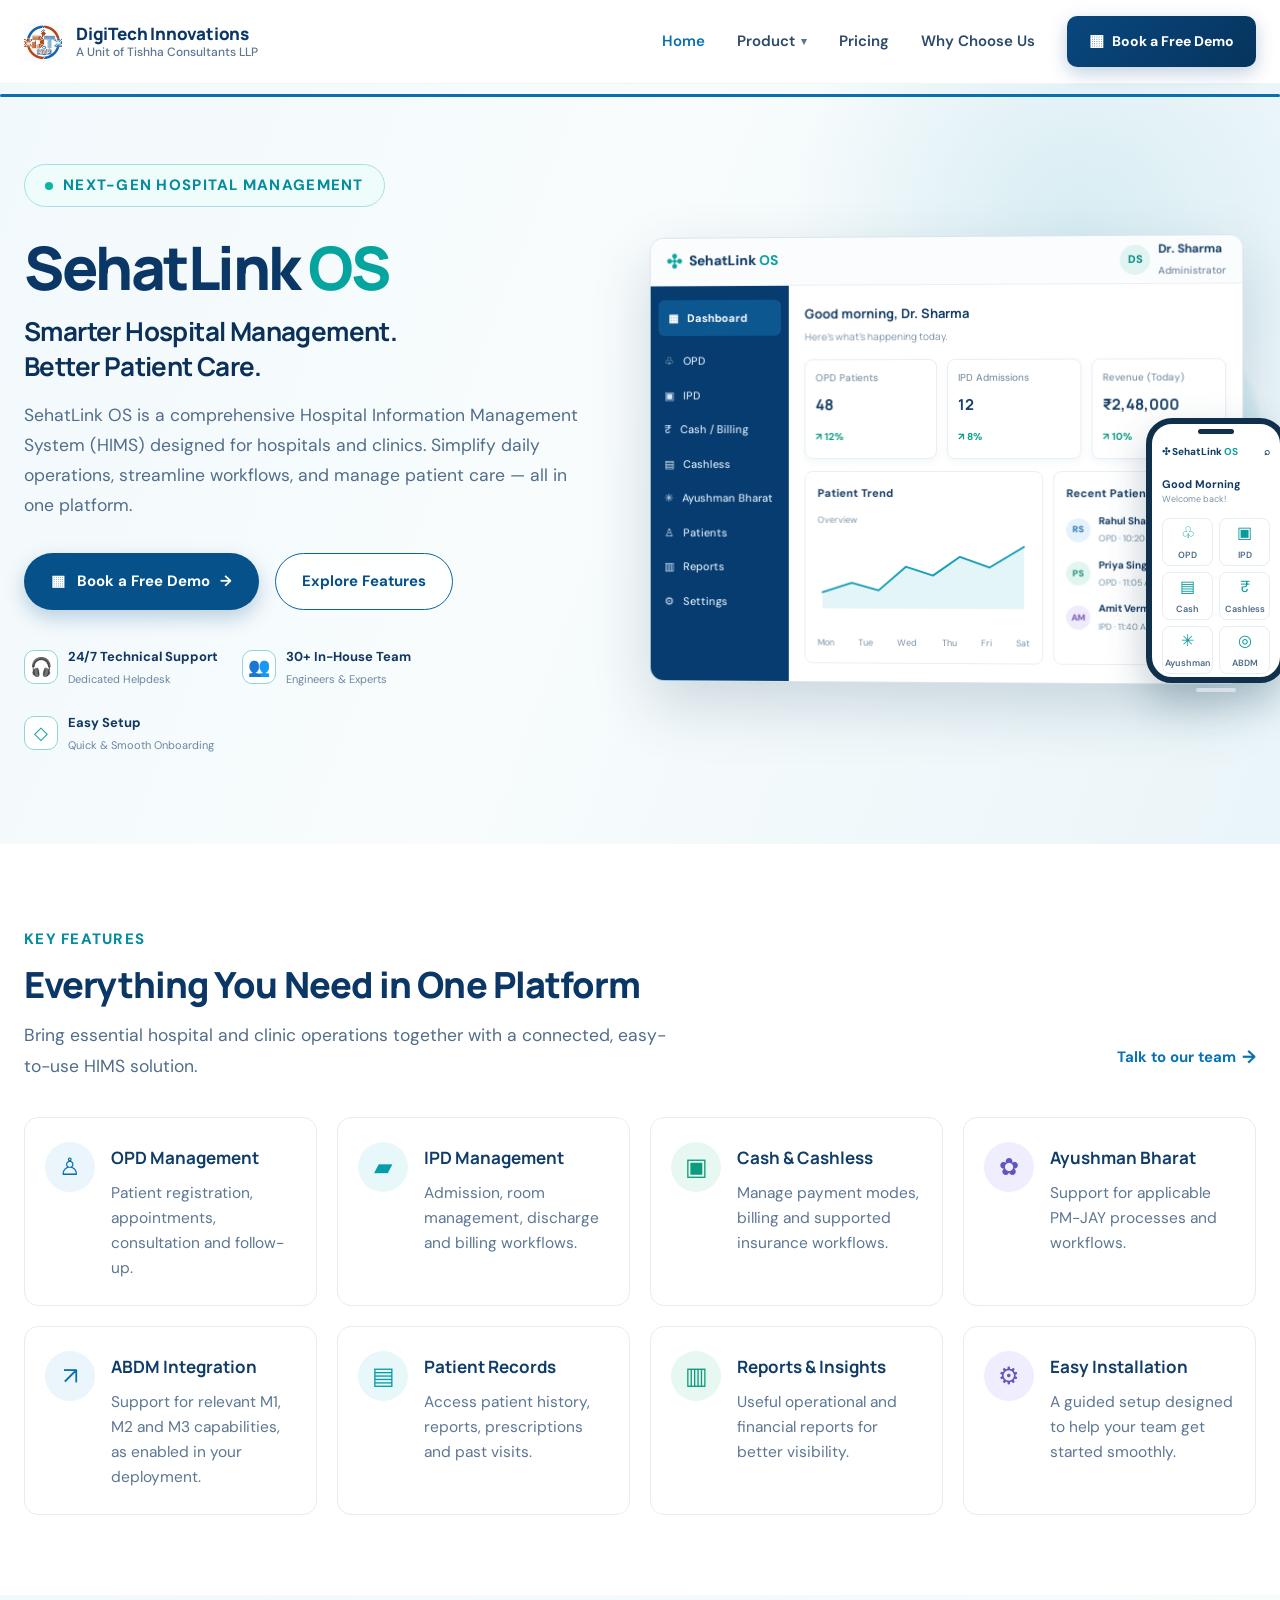
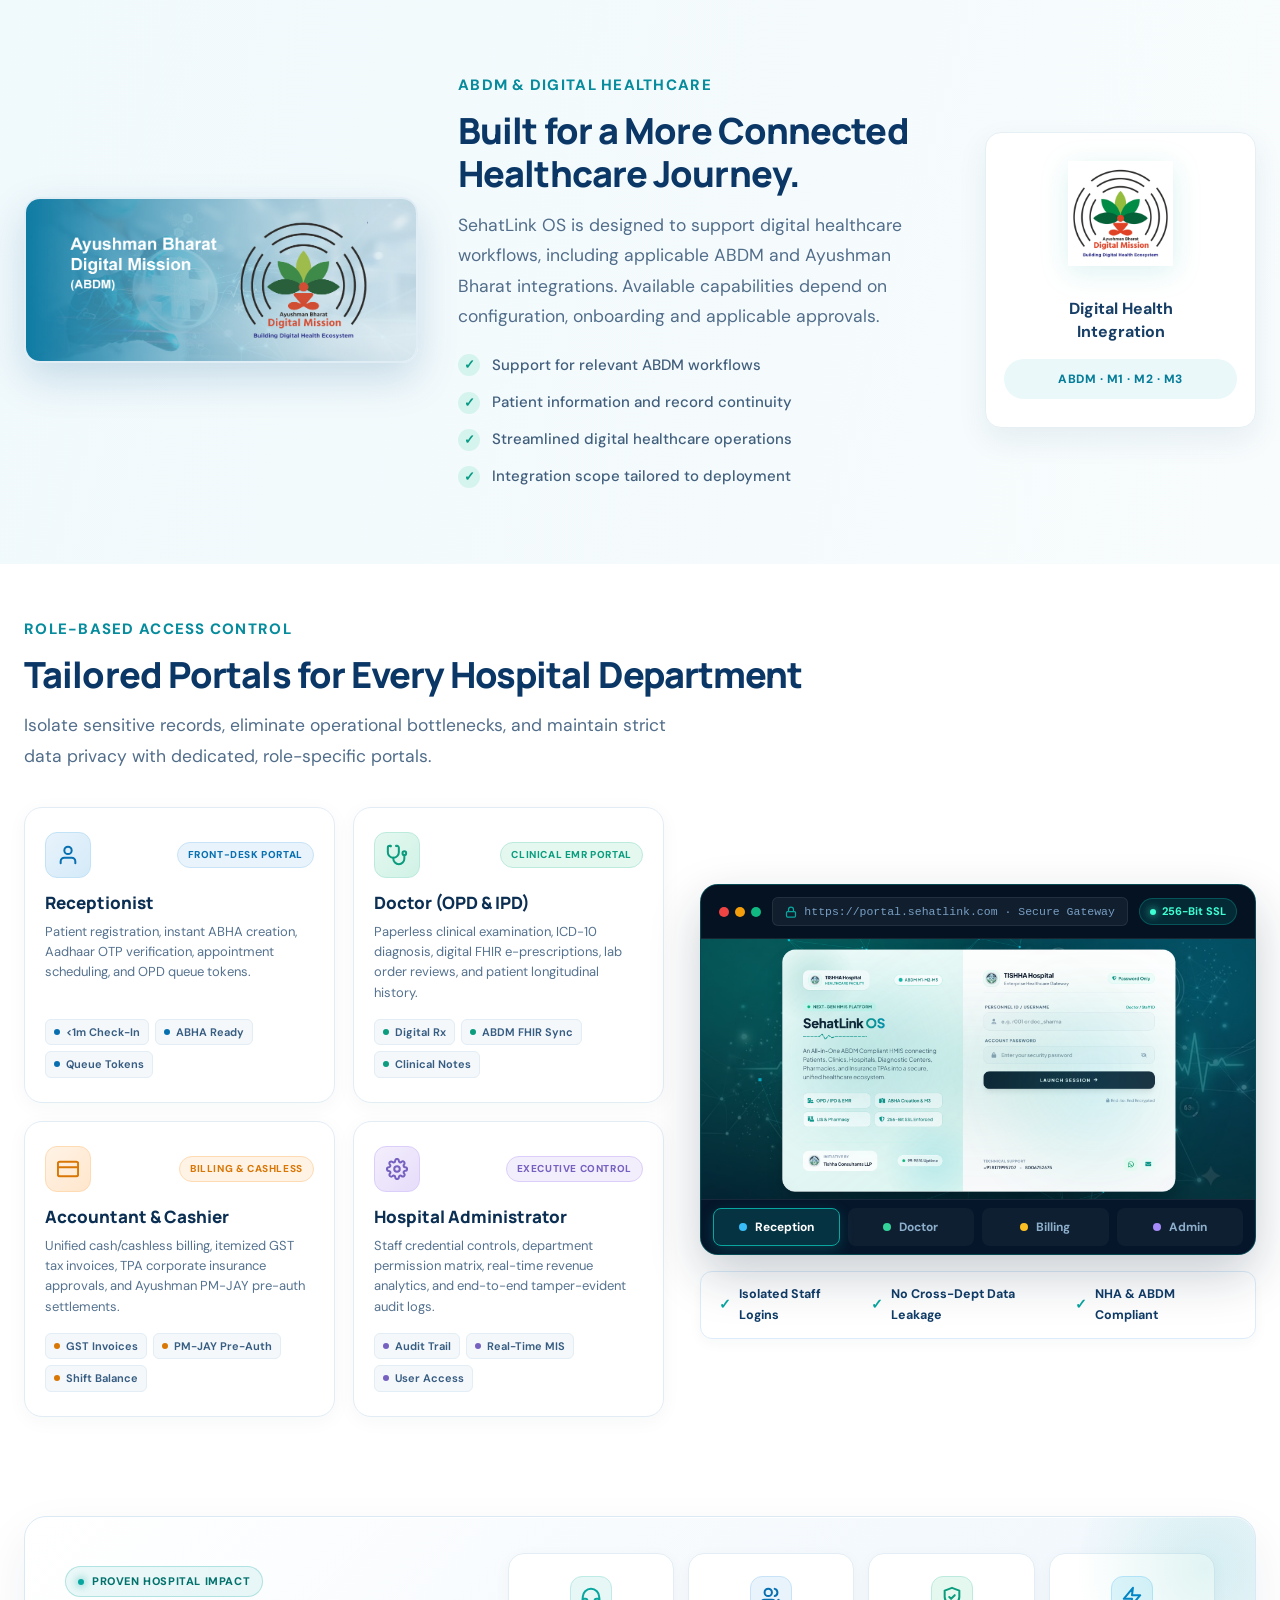
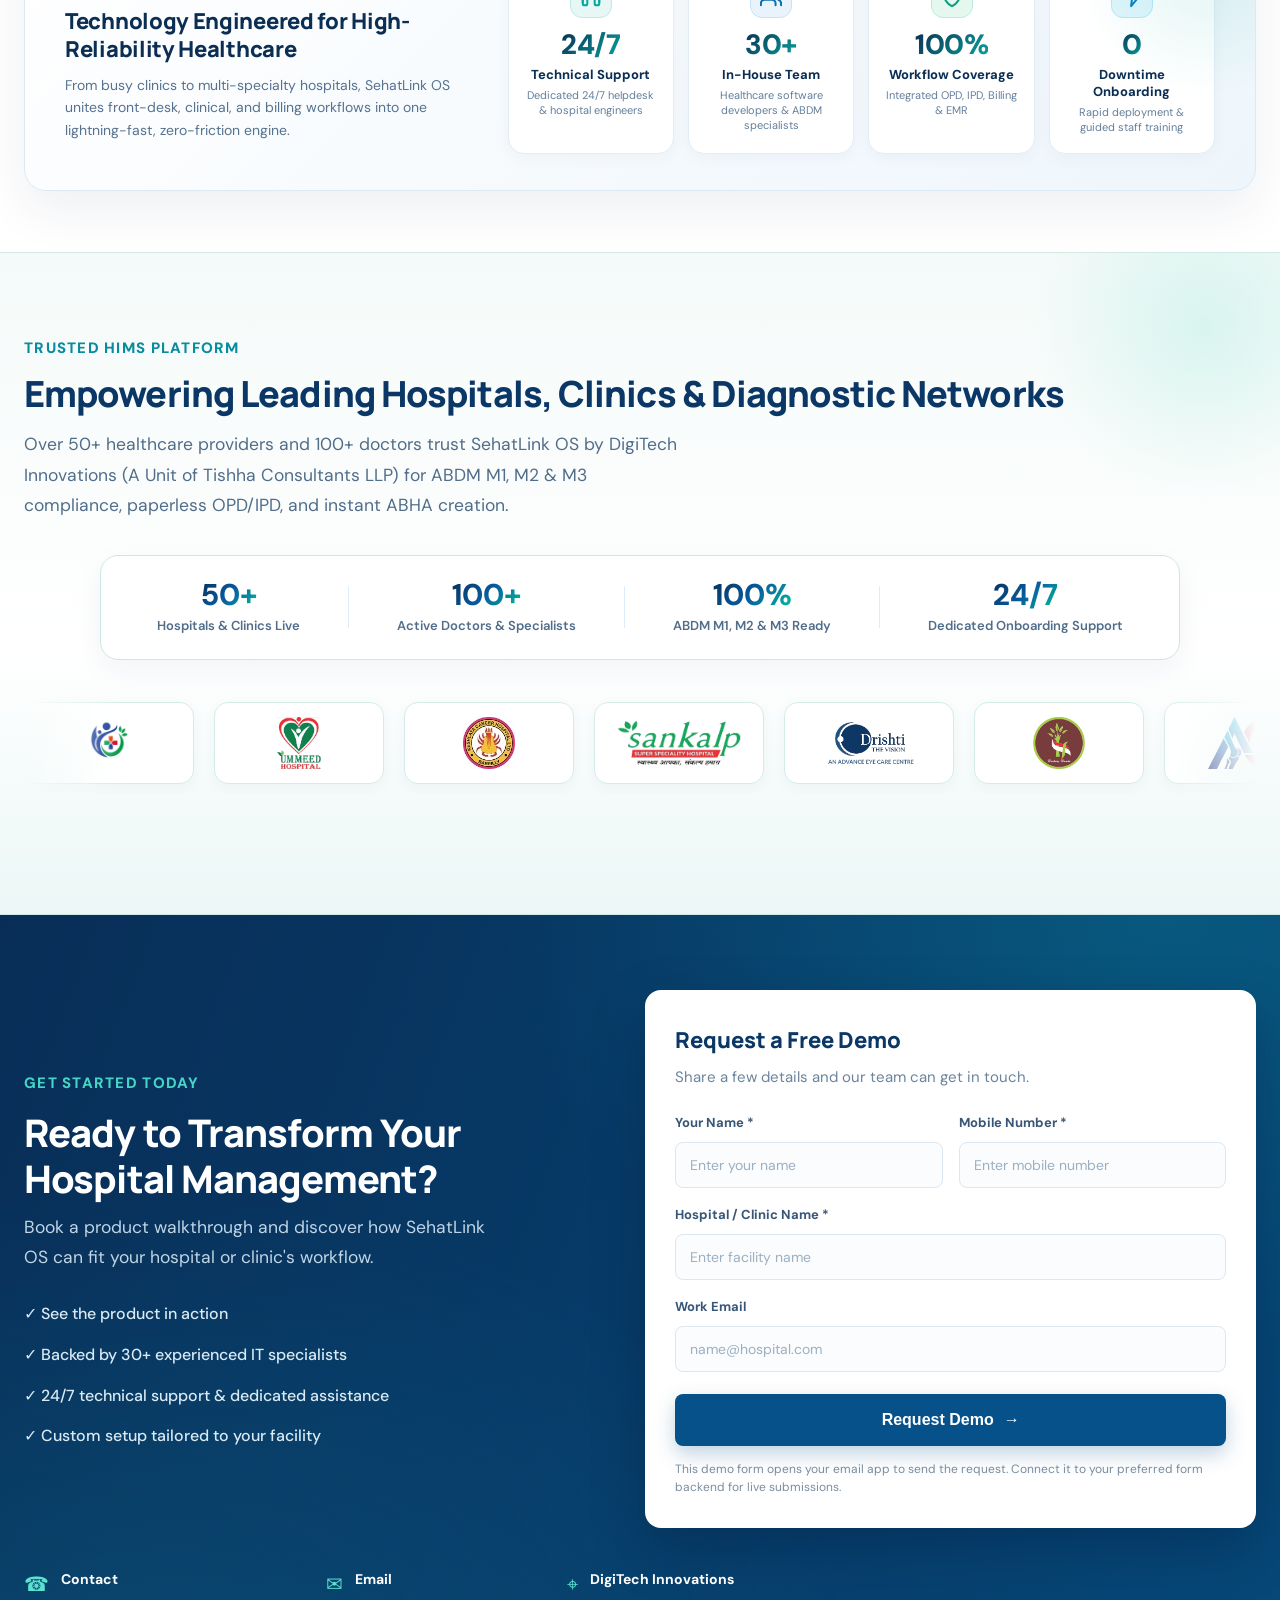
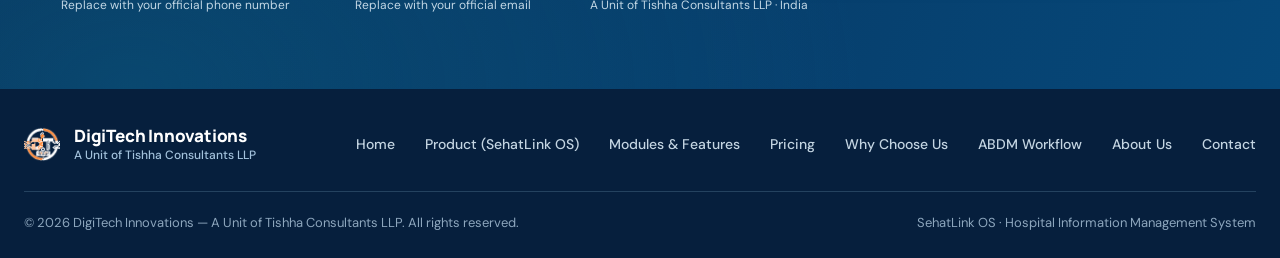
==== commit c57d063b: "Add price page" ====
--- a/index.html
+++ b/index.html
@@ -70,8 +70,8 @@
             </div>
           </div>
         </div>
+        <a href="pricing.html">Pricing</a>
         <a href="why-choose-us.html">Why Choose Us</a>
-        <a href="#contact">Contact</a>
         <a class="nav-cta" href="#contact"><span class="calendar-icon">▦</span> Book a Free Demo</a>
       </nav>
     </div>
@@ -689,6 +689,8 @@
         <a href="#home">Home</a>
         <a href="product.html">Product (SehatLink OS)</a>
         <a href="#features">Modules & Features</a>
+        <a href="pricing.html">Pricing</a>
+        <a href="why-choose-us.html">Why Choose Us</a>
         <a href="product.html#abdm-workflow">ABDM Workflow</a>
         <a href="#about">About Us</a>
         <a href="#contact">Contact</a>
--- a/styles.css
+++ b/styles.css
@@ -158,12 +158,12 @@
   color: #2b4968;
 }
 .nav-links > a:not(.nav-cta):hover,
-.nav-links .active,
+.nav-links > a:not(.nav-cta).active,
 .nav-dropdown-trigger:hover,
 .nav-dropdown-trigger.active {
   color: #0870b0;
 }
-.nav-links .active:after {
+.nav-links > a:not(.nav-cta).active:after {
   content: "";
   height: 3px;
   width: 100%;
@@ -300,23 +300,45 @@
   margin-top: 2px;
   font-weight: 400;
 }
-.nav-cta {
-  padding: 13px 22px;
+.nav-cta,
+.nav-links a.nav-cta {
+  padding: 12px 22px;
   border-radius: 10px;
-  background: #07477e;
-  color: #fff;
-  font-weight: 700;
+  background: linear-gradient(135deg, #09477e 0%, #06345d 100%);
+  color: #ffffff !important;
+  font-weight: 750;
   font-size: 14px;
-  box-shadow: 0 6px 18px rgba(7, 71, 126, 0.2);
+  box-shadow: 0 6px 18px rgba(7, 71, 126, 0.25);
   transition: all 0.2s ease;
-}
-.nav-cta:hover {
-  background: #053661;
-  transform: translateY(-1px);
+  display: inline-flex;
+  align-items: center;
+  justify-content: center;
+  text-decoration: none;
+  position: relative;
+}
+.nav-cta:hover,
+.nav-links a.nav-cta:hover {
+  background: linear-gradient(135deg, #0b599c 0%, #07477e 100%);
+  color: #ffffff !important;
+  transform: translateY(-2px);
+  box-shadow: 0 10px 24px rgba(7, 71, 126, 0.35);
+}
+.nav-cta:active,
+.nav-cta.active,
+.nav-links a.nav-cta.active {
+  color: #ffffff !important;
+}
+.nav-cta:after,
+.nav-cta::after,
+.nav-links a.nav-cta:after,
+.nav-links a.nav-cta::after {
+  display: none !important;
+  content: none !important;
 }
 .calendar-icon {
   font-size: 16px;
   margin-right: 8px;
+  color: #ffffff;
 }
 .menu-toggle {
   display: none;
@@ -482,12 +504,15 @@
   margin-top: 2px;
 }
 .hero-visual {
-  height: 480px;
+  height: auto;
+  min-height: 440px;
   position: relative;
   display: flex;
   align-items: center;
   justify-content: center;
-  padding: 20px 0 20px 20px;
+  padding: 20px;
+  box-sizing: border-box;
+  width: 100%;
 }
 .soft-orb {
   position: absolute;
@@ -1323,26 +1348,31 @@
   box-shadow: 0 0 8px #3effd3;
 }
 
-.role-portal-card {
-  padding: 12px;
+.portal-frame-window .role-portal-card {
+  padding: 0;
   background: #030d19;
-  display: flex;
-  align-items: center;
-  justify-content: center;
-}
-
-.role-portal-img {
+  display: block;
+  width: 100%;
+  max-width: 100%;
+  border: none;
+  border-radius: 0;
+  box-shadow: none;
+  overflow: hidden;
+}
+
+.portal-frame-window .role-portal-img {
   width: 100%;
   height: auto;
-  max-height: 380px;
-  object-fit: contain;
-  border-radius: 12px;
+  display: block;
+  object-fit: cover;
+  border-radius: 0;
+  box-shadow: none;
+  max-height: none;
   transition: transform 0.4s ease;
-  box-shadow: 0 10px 30px rgba(0, 0, 0, 0.4);
-}
-
-.role-portal-card:hover .role-portal-img {
-  transform: scale(1.015);
+}
+
+.portal-frame-window:hover .role-portal-img {
+  transform: scale(1.01);
 }
 
 .portal-role-selector {
@@ -2434,34 +2464,37 @@
   box-shadow: 0 22px 50px rgba(7, 84, 139, 0.25);
 }
 
-/* Role Portal Image Card */
+/* Role Portal Image Card (Standalone) */
+.showcase-visual .role-portal-card,
 .role-portal-card {
   width: 100%;
-  max-width: 520px;
-  background: #ffffff;
-  border: 1px solid #d7e5ed;
+  max-width: 580px;
+  background: #06192d;
+  border: 1px solid rgba(8, 166, 159, 0.35);
   border-radius: 18px;
-  box-shadow: 0 24px 60px rgba(21, 61, 91, 0.18);
+  box-shadow: 0 24px 60px rgba(7, 30, 56, 0.22);
   position: relative;
   z-index: 2;
   overflow: hidden;
-  padding: 8px;
+  padding: 0;
+  display: block;
   transition:
     transform 0.4s cubic-bezier(0.16, 1, 0.3, 1),
     box-shadow 0.4s ease;
 }
 
+.showcase-visual .role-portal-card:hover,
 .role-portal-card:hover {
   transform: translateY(-6px) scale(1.01);
-  box-shadow: 0 30px 70px rgba(21, 61, 91, 0.24);
+  box-shadow: 0 30px 70px rgba(7, 30, 56, 0.3);
 }
 
 .role-portal-img {
   width: 100%;
   height: auto;
   display: block;
-  border-radius: 12px;
-  object-fit: contain;
+  border-radius: 16px;
+  object-fit: cover;
   object-position: center;
 }
 
@@ -2524,25 +2557,67 @@
 }
 
 .product-dashboard-frame {
-  max-width: 580px;
+  width: 100%;
+  max-width: 620px;
+  background: #ffffff;
+  border: 1px solid #dce8f2;
+  border-radius: 18px;
+  box-shadow: 0 24px 60px rgba(12, 45, 78, 0.16);
   position: relative;
-}
+  z-index: 2;
+  overflow: hidden;
+  display: flex;
+  flex-direction: column;
+  padding: 0;
+  margin: 0 auto;
+  transition:
+    transform 0.4s cubic-bezier(0.16, 1, 0.3, 1),
+    box-shadow 0.4s ease;
+}
+
+.product-dashboard-frame:hover {
+  transform: translateY(-6px) scale(1.01);
+  box-shadow: 0 30px 70px rgba(12, 45, 78, 0.22);
+}
+
 .dash-preview-badge {
   background: linear-gradient(135deg, #072a52 0%, #06497f 100%);
   color: #ffffff;
-  padding: 8px 14px;
-  border-radius: 8px 8px 0 0;
+  padding: 10px 18px;
+  border-radius: 16px 16px 0 0;
   display: flex;
   justify-content: space-between;
   align-items: center;
+  font-size: 12.5px;
+  font-weight: 600;
+  width: 100%;
+  box-sizing: border-box;
+  flex-shrink: 0;
+}
+
+.dash-preview-badge small {
+  color: #cfe2f5;
   font-size: 12px;
-  font-weight: 600;
-}
+  font-weight: 500;
+}
+
 .status-live {
   color: #3bf0be;
   font-size: 11px;
-  font-weight: 700;
+  font-weight: 800;
   letter-spacing: 0.5px;
+  display: inline-flex;
+  align-items: center;
+  gap: 4px;
+}
+
+.product-preview-img {
+  width: 100%;
+  height: auto;
+  display: block;
+  object-fit: cover;
+  border: none;
+  border-radius: 0 0 16px 16px;
 }
 
 /* Product Specs Grid */
@@ -3440,10 +3515,10 @@
   margin: 0;
 }
 
-/* 5-Stage Step Navigation Pipeline */
+/* 4-Stage Step Navigation Pipeline */
 .slide-tabs-nav {
   display: grid;
-  grid-template-columns: repeat(5, 1fr);
+  grid-template-columns: repeat(4, 1fr);
   gap: 10px;
   margin-bottom: 24px;
   position: relative;
@@ -3749,10 +3824,10 @@
   margin-top: auto;
 }
 
-/* Bottom: 5 Milestone Cards */
+/* Bottom: 4 Milestone Cards */
 .video-topic-cards {
   display: grid;
-  grid-template-columns: repeat(5, 1fr);
+  grid-template-columns: repeat(4, 1fr);
   gap: 12px;
   margin-top: 24px;
   position: relative;
@@ -4752,3 +4827,678 @@
   }
 }
 
+/* ==========================================================================
+   PRICING PAGE (pricing.html) STYLES
+   ========================================================================== */
+
+.pricing-hero {
+  padding: 130px 0 40px;
+  text-align: center;
+  position: relative;
+  background: radial-gradient(ellipse at 50% 10%, rgba(108, 71, 255, 0.08) 0%, transparent 65%),
+              linear-gradient(180deg, #faf9fe 0%, #ffffff 100%);
+  overflow: hidden;
+}
+
+.pricing-hero-copy {
+  max-width: 820px;
+  margin: 0 auto;
+}
+
+.pricing-hero-copy h1 {
+  font-size: 42px;
+  font-weight: 850;
+  color: #191040;
+  line-height: 1.2;
+  margin: 0 0 14px;
+  letter-spacing: -0.5px;
+}
+
+.pricing-hero-copy p {
+  font-size: 16.5px;
+  color: #645f78;
+  line-height: 1.6;
+  margin: 0 auto 10px;
+  max-width: 700px;
+}
+
+/* Billing Toggle Switch */
+.billing-toggle-wrap {
+  display: inline-flex;
+  align-items: center;
+  gap: 14px;
+  background: #ffffff;
+  padding: 8px 16px;
+  border-radius: 40px;
+  border: 1px solid #d2e4f0;
+  box-shadow: 0 8px 24px rgba(9, 46, 89, 0.08);
+  margin-top: 10px;
+  margin-bottom: 20px;
+}
+
+.billing-label {
+  font-size: 14px;
+  font-weight: 750;
+  color: #537392;
+  cursor: pointer;
+  transition: color 0.2s ease;
+  user-select: none;
+}
+
+.billing-label.active {
+  color: #092e59;
+  font-weight: 800;
+}
+
+.billing-switch {
+  position: relative;
+  width: 54px;
+  height: 28px;
+  background: #092e59;
+  border-radius: 20px;
+  cursor: pointer;
+  border: none;
+  outline: none;
+  padding: 0;
+  transition: background 0.3s ease;
+}
+
+.billing-switch-handle {
+  position: absolute;
+  top: 3px;
+  left: 3px;
+  width: 22px;
+  height: 22px;
+  background: #3effd3;
+  border-radius: 50%;
+  box-shadow: 0 2px 6px rgba(0, 0, 0, 0.25);
+  transition: transform 0.25s cubic-bezier(0.16, 1, 0.3, 1);
+}
+
+.billing-switch.annual .billing-switch-handle {
+  transform: translateX(26px);
+  background: #00f0b5;
+}
+
+.discount-badge-pill {
+  background: linear-gradient(135deg, #02c39a 0%, #008f70 100%);
+  color: #ffffff;
+  font-size: 11px;
+  font-weight: 850;
+  padding: 4px 10px;
+  border-radius: 20px;
+  letter-spacing: 0.4px;
+  box-shadow: 0 4px 12px rgba(2, 195, 154, 0.3);
+  text-transform: uppercase;
+}
+
+/* Pricing Grid */
+.pricing-section {
+  padding: 20px 0 80px;
+  position: relative;
+}
+
+.pricing-plans-grid {
+  display: grid;
+  grid-template-columns: repeat(3, 1fr);
+  gap: 28px;
+  align-items: stretch;
+  margin-top: 10px;
+}
+
+.pricing-card {
+  background: #ffffff;
+  border: 1px solid #e7e4f0;
+  border-radius: 22px;
+  padding: 38px 32px 30px;
+  box-shadow: 0 8px 30px rgba(25, 16, 64, 0.04);
+  display: flex;
+  flex-direction: column;
+  justify-content: space-between;
+  transition: all 0.3s cubic-bezier(0.16, 1, 0.3, 1);
+  position: relative;
+}
+
+.pricing-card:hover {
+  transform: translateY(-6px);
+  box-shadow: 0 16px 40px rgba(25, 16, 64, 0.08);
+}
+
+.pricing-card.featured-popular {
+  border: 2px solid #6c47ff;
+  box-shadow: 0 14px 44px rgba(108, 71, 255, 0.12);
+}
+
+.pricing-card.featured-popular:hover {
+  transform: translateY(-6px);
+  box-shadow: 0 20px 50px rgba(108, 71, 255, 0.2);
+}
+
+.pricing-floating-badge {
+  position: absolute;
+  top: -13px;
+  left: 50%;
+  transform: translateX(-50%);
+  background: #6c47ff;
+  color: #ffffff;
+  font-size: 11px;
+  font-weight: 850;
+  letter-spacing: 0.8px;
+  text-transform: uppercase;
+  padding: 4px 18px;
+  border-radius: 20px;
+  box-shadow: 0 4px 14px rgba(108, 71, 255, 0.35);
+  white-space: nowrap;
+}
+
+.p-card-inner {
+  display: flex;
+  flex-direction: column;
+}
+
+.p-tier-top {
+  margin-bottom: 22px;
+}
+
+.p-tier-title {
+  font-size: 26px;
+  font-weight: 850;
+  color: #191040;
+  margin: 0 0 10px;
+  letter-spacing: -0.3px;
+}
+
+.p-tier-subtitle {
+  font-size: 14px;
+  color: #645f78;
+  line-height: 1.5;
+  min-height: 42px;
+  margin: 0 0 18px;
+}
+
+.p-tier-divider {
+  height: 1px;
+  background: #f0ecf7;
+  margin-bottom: 20px;
+}
+
+.p-subtier-title {
+  font-size: 20px;
+  font-weight: 850;
+  color: #191040;
+  margin: 0 0 4px;
+  letter-spacing: -0.2px;
+}
+
+.p-subtier-desc {
+  font-size: 13px;
+  color: #736e88;
+  margin: 0;
+  font-weight: 500;
+}
+
+.p-features-list {
+  list-style: none;
+  padding: 0;
+  margin: 0 0 32px;
+  display: grid;
+  gap: 14px;
+  flex: 1;
+}
+
+.p-feat-item {
+  font-size: 14px;
+  color: #241a45;
+  font-weight: 550;
+  line-height: 1.4;
+  display: flex;
+  align-items: center;
+  gap: 10px;
+}
+
+.p-feat-item.excluded {
+  color: #9ea1b3;
+}
+
+.p-strikethrough {
+  text-decoration: line-through;
+  opacity: 0.85;
+}
+
+.p-check-badge {
+  width: 18px;
+  height: 18px;
+  border-radius: 50%;
+  background: #6c47ff;
+  color: #ffffff;
+  display: inline-flex;
+  align-items: center;
+  justify-content: center;
+  font-size: 10.5px;
+  font-weight: 900;
+  flex-shrink: 0;
+}
+
+.p-dash-badge {
+  width: 18px;
+  height: 18px;
+  display: inline-flex;
+  align-items: center;
+  justify-content: center;
+  font-size: 14px;
+  color: #9ea1b3;
+  flex-shrink: 0;
+}
+
+.p-card-btn {
+  width: 100%;
+  text-align: center;
+  padding: 13px 20px;
+  border-radius: 10px;
+  font-size: 14.5px;
+  font-weight: 750;
+  text-decoration: none;
+  transition: all 0.25s ease;
+  display: inline-flex;
+  align-items: center;
+  justify-content: center;
+  gap: 8px;
+}
+
+.p-card-btn.btn-outline {
+  border: 1.5px solid #23164a;
+  color: #23164a;
+  background: #ffffff;
+}
+
+.p-card-btn.btn-outline:hover {
+  background: #23164a;
+  color: #ffffff;
+}
+
+.p-card-btn.btn-solid-purple {
+  background: linear-gradient(135deg, #7445f8 0%, #5d33e6 100%);
+  color: #ffffff;
+  border: none;
+  box-shadow: 0 8px 20px rgba(108, 71, 255, 0.35);
+}
+
+.p-card-btn.btn-solid-purple:hover {
+  transform: translateY(-2px);
+  box-shadow: 0 12px 26px rgba(108, 71, 255, 0.45);
+}
+
+/* Care Management & Billing Capability Comparison */
+.pricing-matrix-section {
+  padding: 70px 0;
+  background: #fbf9ff;
+  border-top: 1px solid #ede8f5;
+}
+
+.comparison-header {
+  display: flex;
+  align-items: flex-end;
+  justify-content: space-between;
+  gap: 20px;
+  margin-bottom: 24px;
+  flex-wrap: wrap;
+}
+
+.comparison-header-left h2 {
+  font-size: 26px;
+  font-weight: 850;
+  color: #191040;
+  margin: 0 0 6px;
+  letter-spacing: -0.3px;
+}
+
+.comparison-subtitle {
+  font-size: 13.5px;
+  color: #645f78;
+  display: flex;
+  align-items: center;
+  gap: 6px;
+  margin: 0;
+}
+
+.info-circle-icon {
+  color: #6c47ff;
+  font-size: 14px;
+  font-style: normal;
+}
+
+.module-counter-tag {
+  font-size: 13px;
+  font-weight: 650;
+  color: #5b5675;
+}
+
+.capability-table-card {
+  background: #ffffff;
+  border: 1px solid #e5e0f2;
+  border-radius: 16px;
+  overflow: hidden;
+  box-shadow: 0 10px 30px rgba(25, 16, 64, 0.05);
+}
+
+.table-responsive-container {
+  overflow-x: auto;
+  -webkit-overflow-scrolling: touch;
+}
+
+.capability-matrix-table {
+  width: 100%;
+  border-collapse: collapse;
+  text-align: left;
+}
+
+.capability-matrix-table thead tr {
+  background: #2e1752;
+  color: #ffffff;
+}
+
+.capability-matrix-table th {
+  padding: 18px 24px;
+  font-size: 14.5px;
+  font-weight: 750;
+  border: none;
+  letter-spacing: -0.2px;
+}
+
+.capability-matrix-table th.col-module {
+  text-align: left;
+  width: 38%;
+  color: #ffffff;
+}
+
+.capability-matrix-table th.col-tier {
+  text-align: center;
+  width: 20.6%;
+  color: #ffffff;
+}
+
+.capability-row {
+  border-bottom: 1px solid #f0edf7;
+  transition: background 0.2s ease;
+}
+
+.capability-row:hover {
+  background: #fbf9ff;
+}
+
+.cell-module-name {
+  padding: 16px 24px;
+  font-size: 14px;
+  font-weight: 750;
+  color: #191040;
+}
+
+.cell-status {
+  padding: 14px 20px;
+  text-align: center;
+  vertical-align: middle;
+}
+
+/* Status Pill Badges in Comparison Table */
+.pill-badge {
+  display: inline-flex;
+  align-items: center;
+  justify-content: center;
+  gap: 4px;
+  padding: 4px 14px;
+  border-radius: 20px;
+  font-size: 12.5px;
+  font-weight: 700;
+  line-height: 1.25;
+  min-width: 68px;
+  box-sizing: border-box;
+}
+
+.pill-purple {
+  background: #f3effe;
+  color: #6a35d4;
+  border: 1px solid #e7def8;
+}
+
+.pill-amber {
+  background: #fff8f0;
+  color: #c25700;
+  border: 1px solid #ffd4a8;
+}
+
+.pill-slate {
+  background: #f0f4f8;
+  color: #64748b;
+  border: 1px solid #e2e8f0;
+  font-weight: 600;
+}
+
+/* Interactive Filter Bar at Bottom of Table */
+.capability-filter-bar {
+  display: flex;
+  align-items: center;
+  justify-content: flex-start;
+  gap: 16px;
+  padding: 16px 24px;
+  border-top: 1px solid #f0edf7;
+  background: #ffffff;
+  flex-wrap: wrap;
+}
+
+.filter-label-wrap {
+  display: inline-flex;
+  align-items: center;
+  gap: 6px;
+  font-size: 13px;
+  font-weight: 750;
+  color: #433868;
+}
+
+.filter-funnel-icon {
+  color: #6c47ff;
+  font-size: 11px;
+}
+
+.filter-title {
+  color: #433868;
+  font-size: 13px;
+  font-weight: 750;
+}
+
+.filter-pills-group {
+  display: inline-flex;
+  align-items: center;
+  flex-wrap: wrap;
+  gap: 10px;
+}
+
+.filter-pill-btn {
+  display: inline-flex;
+  align-items: center;
+  gap: 6px;
+  padding: 6px 14px;
+  border-radius: 20px;
+  font-size: 12.5px;
+  font-weight: 700;
+  cursor: pointer;
+  transition: all 0.2s ease;
+  border: 1px solid transparent;
+  background: #ffffff;
+}
+
+.filter-pill-btn.active {
+  background: #341857 !important;
+  color: #ffffff !important;
+  border-color: #341857 !important;
+}
+
+.filter-pill-btn.active .filter-count-badge {
+  background: #4a2777 !important;
+  color: #ffffff !important;
+}
+
+.filter-pill-btn.active .filter-checkbox-box {
+  background: #6c47ff;
+  border-color: #ffffff;
+}
+
+.filter-pill-btn.pill-btn-purple {
+  border-color: #e2d7f7;
+  color: #5e35b1;
+}
+
+.filter-pill-btn.pill-btn-purple .filter-count-badge {
+  background: #f3effe;
+  color: #6a35d4;
+}
+
+.filter-pill-btn.pill-btn-amber {
+  border-color: #fddbb2;
+  color: #c25700;
+}
+
+.filter-pill-btn.pill-btn-amber .filter-count-badge {
+  background: #fff3e6;
+  color: #c25700;
+}
+
+.filter-pill-btn.pill-btn-slate {
+  border-color: #e2e8f0;
+  color: #64748b;
+}
+
+.filter-pill-btn.pill-btn-slate .filter-count-badge {
+  background: #f1f5f9;
+  color: #64748b;
+}
+
+.filter-checkbox-box {
+  width: 13px;
+  height: 13px;
+  border: 1.5px solid currentColor;
+  border-radius: 3px;
+  display: inline-block;
+  opacity: 0.7;
+  transition: all 0.2s ease;
+}
+
+.filter-count-badge {
+  padding: 1px 7px;
+  border-radius: 12px;
+  font-size: 11px;
+  font-weight: 800;
+}
+
+.filter-pill-btn:not(.active):hover {
+  transform: translateY(-1px);
+  box-shadow: 0 4px 12px rgba(25, 16, 64, 0.08);
+}
+
+/* What's Always Included Section */
+.included-section {
+  padding: 70px 0;
+  background: #ffffff;
+}
+
+.included-grid {
+  display: grid;
+  grid-template-columns: repeat(4, 1fr);
+  gap: 24px;
+  margin-top: 36px;
+}
+
+.included-card {
+  background: #f8fafc;
+  border: 1px solid #e1edf5;
+  border-radius: 16px;
+  padding: 26px 22px;
+  transition: all 0.3s ease;
+}
+
+.included-card:hover {
+  background: #ffffff;
+  border-color: #02c39a;
+  transform: translateY(-5px);
+  box-shadow: 0 12px 30px rgba(2, 195, 154, 0.14);
+}
+
+.inc-icon {
+  font-size: 30px;
+  margin-bottom: 14px;
+  display: inline-block;
+}
+
+.included-card h4 {
+  font-size: 17px;
+  color: #092e59;
+  font-weight: 800;
+  margin: 0 0 8px;
+}
+
+.included-card p {
+  font-size: 14px;
+  color: #557594;
+  line-height: 1.55;
+  margin: 0;
+}
+
+/* Responsive Rules for Pricing */
+@media (max-width: 1040px) {
+  .pricing-plans-grid {
+    grid-template-columns: 1fr;
+    max-width: 540px;
+    margin: 30px auto 0;
+  }
+  .pricing-card.featured-popular {
+    transform: none;
+  }
+  .pricing-card.featured-popular:hover {
+    transform: translateY(-6px);
+  }
+  .included-grid {
+    grid-template-columns: repeat(2, 1fr);
+  }
+}
+
+@media (max-width: 768px) {
+  .capability-filter-bar {
+    flex-direction: column;
+    align-items: flex-start;
+    gap: 12px;
+  }
+  .filter-pills-group {
+    width: 100%;
+    gap: 8px;
+  }
+  .comparison-header {
+    flex-direction: column;
+    align-items: flex-start;
+  }
+  .capability-matrix-table th,
+  .capability-matrix-table td {
+    padding: 12px 14px;
+    font-size: 13px;
+  }
+  .pill-badge {
+    padding: 3px 10px;
+    font-size: 11.5px;
+    min-width: 56px;
+  }
+}
+
+@media (max-width: 640px) {
+  .pricing-hero-copy h1 {
+    font-size: 30px;
+  }
+  .included-grid {
+    grid-template-columns: 1fr;
+  }
+  .pricing-card {
+    padding: 32px 22px 24px;
+  }
+  .comparison-header-left h2 {
+    font-size: 21px;
+  }
+}
+
+
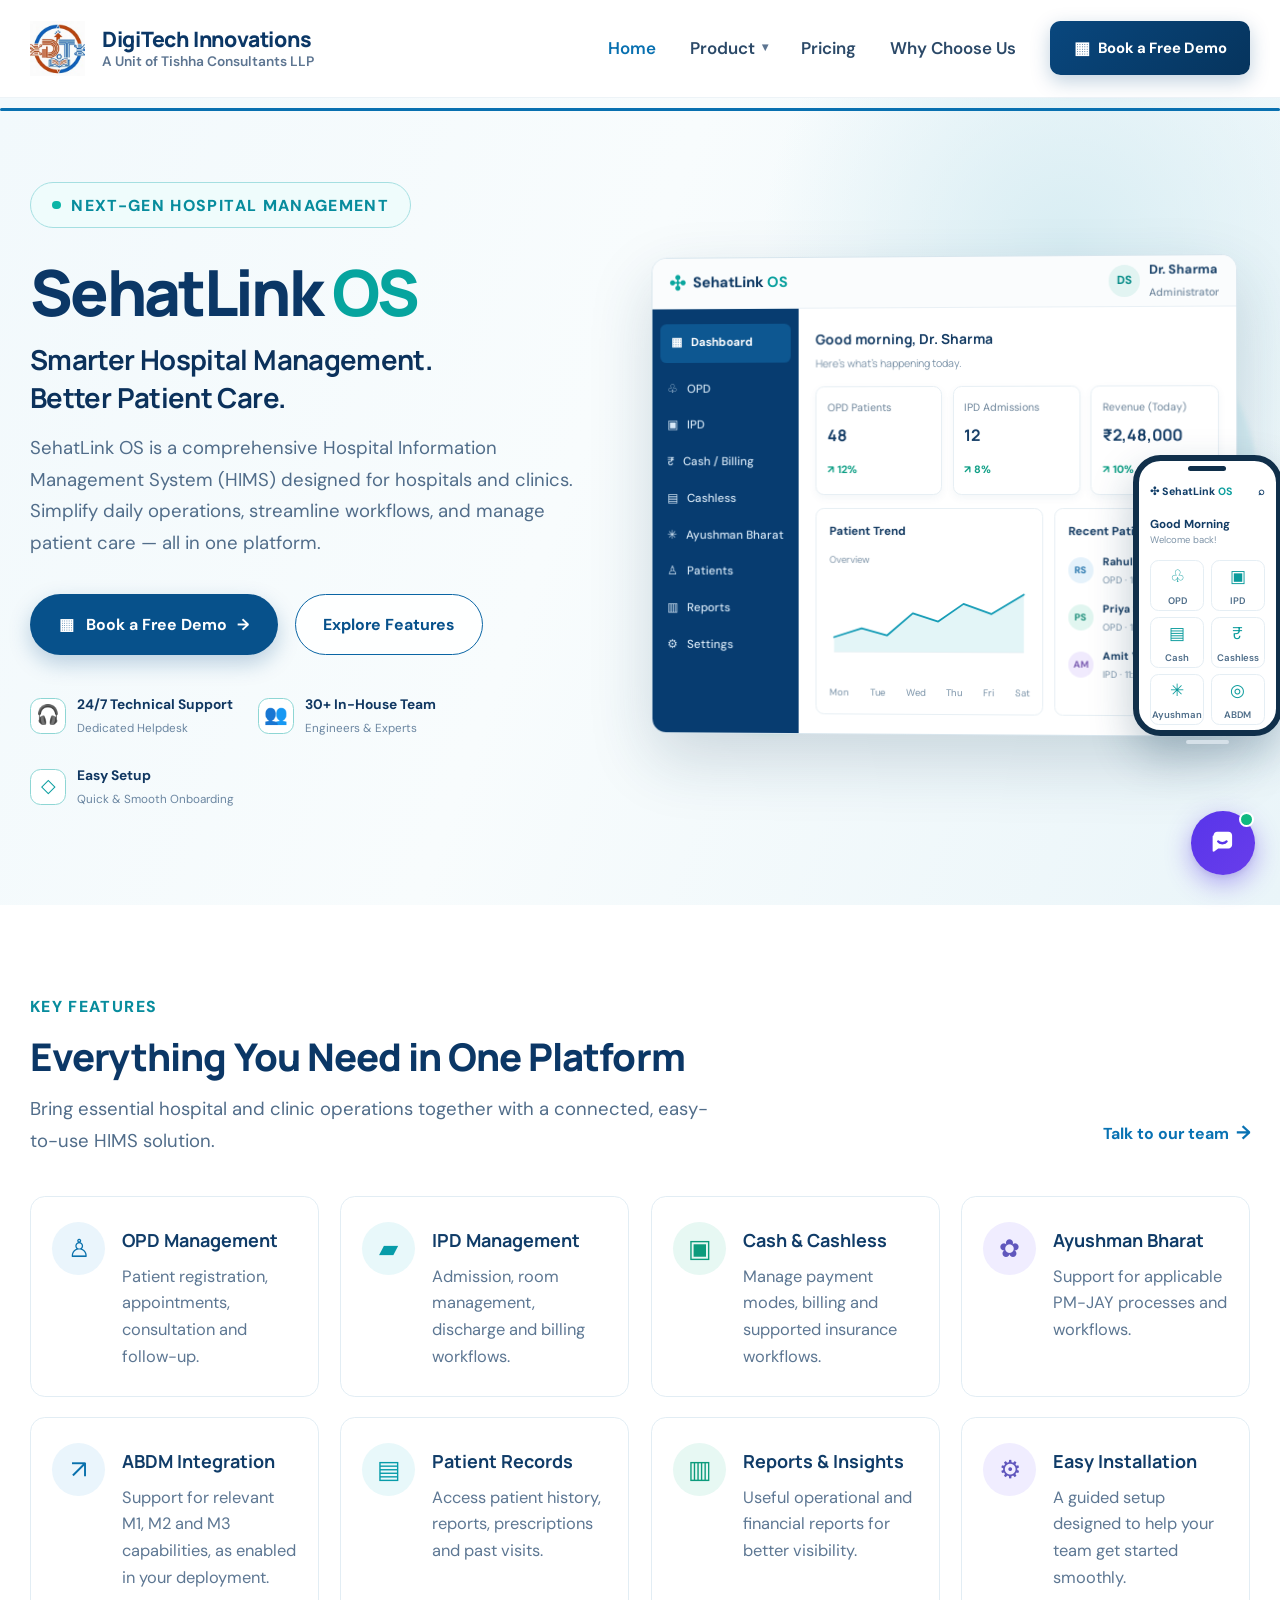
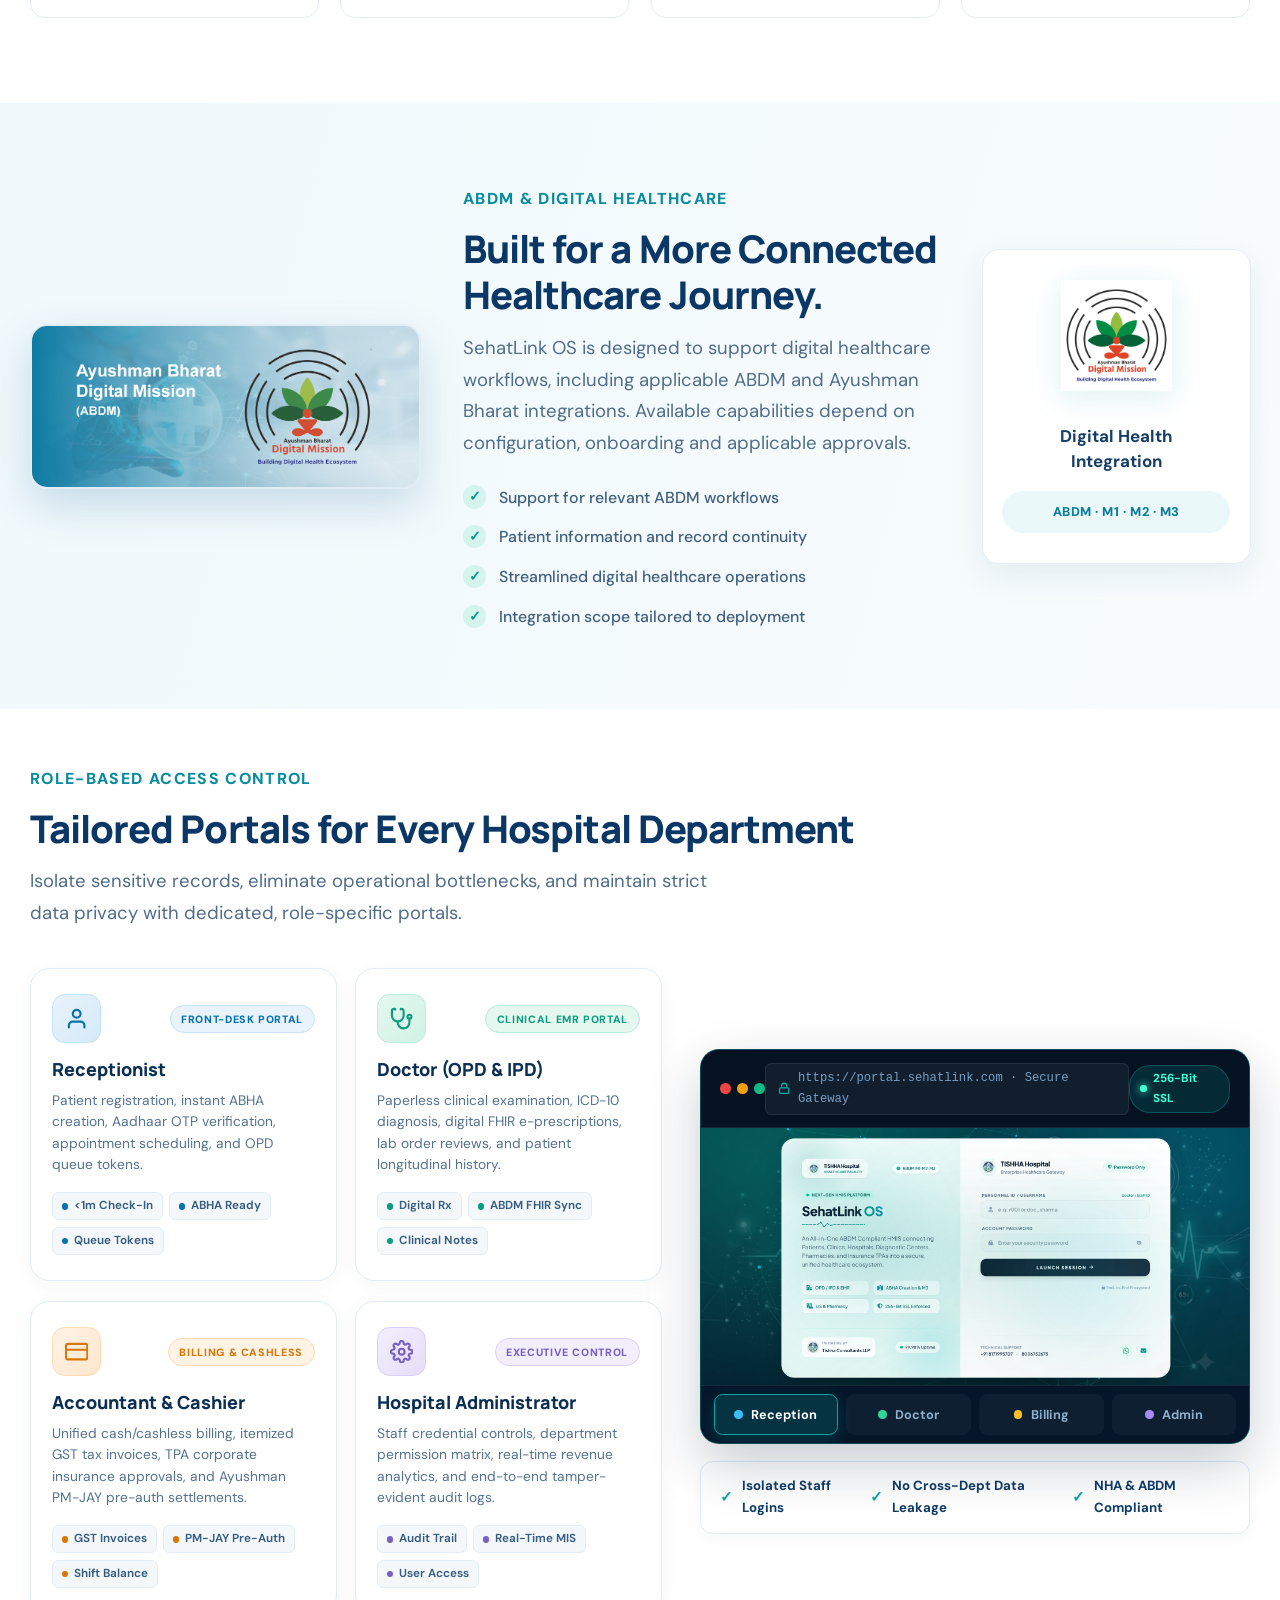
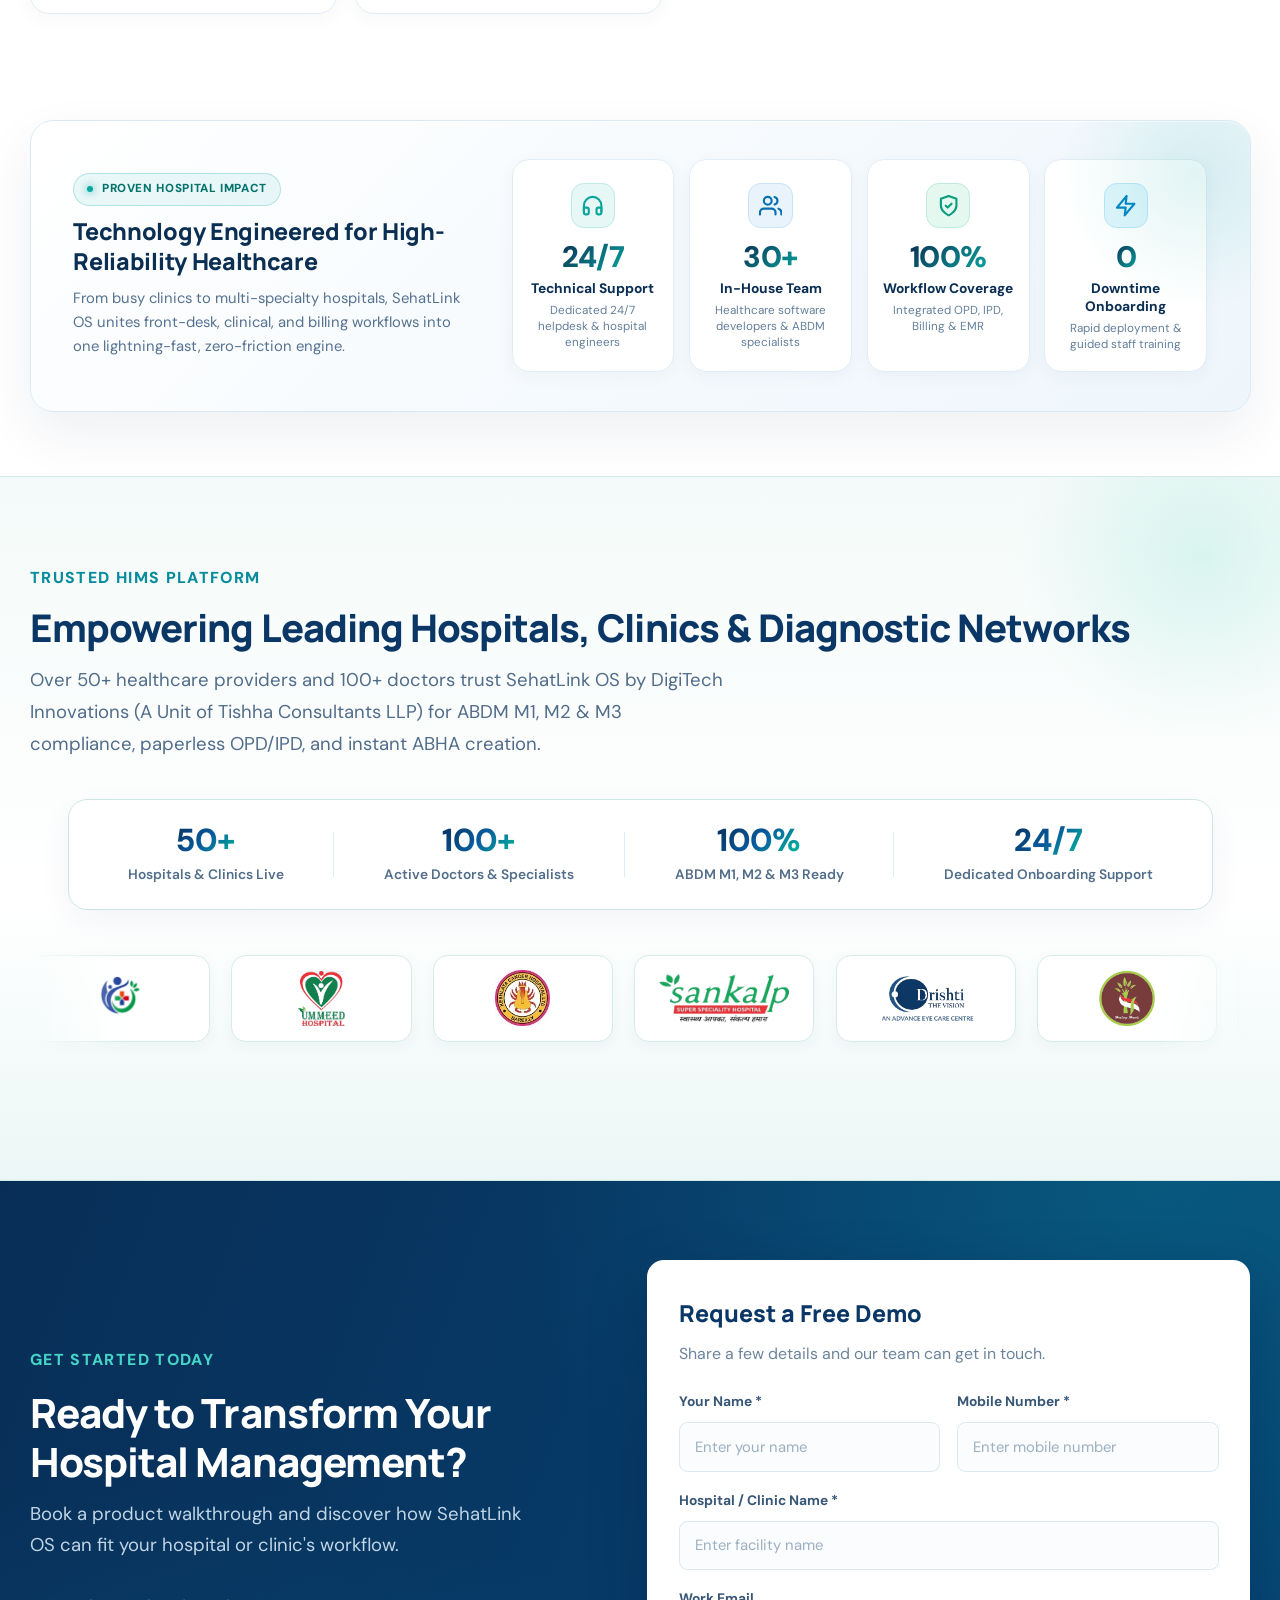
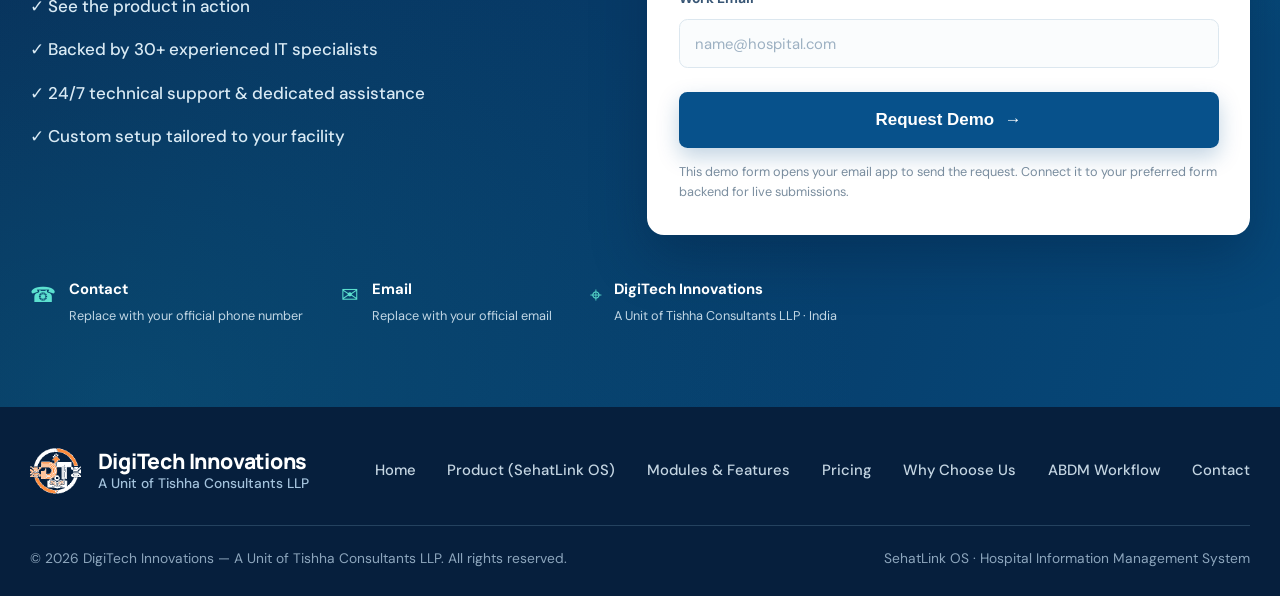
==== commit 812d1c26: "Add chat support features" ====
--- a/index.html
+++ b/index.html
@@ -692,7 +692,6 @@
         <a href="pricing.html">Pricing</a>
         <a href="why-choose-us.html">Why Choose Us</a>
         <a href="product.html#abdm-workflow">ABDM Workflow</a>
-        <a href="#about">About Us</a>
         <a href="#contact">Contact</a>
       </div>
     </div>
--- a/styles.css
+++ b/styles.css
@@ -15,21 +15,26 @@
 }
 html {
   scroll-behavior: smooth;
-  scroll-padding-top: 100px;
-  font-size: 16px;
+  scroll-padding-top: 105px;
+  font-size: 16.5px;
 }
 body {
   margin: 0;
   font-family: var(--font-base);
   color: var(--text);
   background: #fff;
-  font-size: 1.0625rem;
-  line-height: 1.68;
+  font-size: 1.08rem;
+  line-height: 1.7;
   -webkit-font-smoothing: antialiased;
 }
+@media (min-width: 1280px) {
+  body {
+    zoom: 1.06;
+  }
+}
 p {
-  font-size: 1.0625rem;
-  line-height: 1.68;
+  font-size: 1.08rem;
+  line-height: 1.7;
 }
 h1,
 h2,
@@ -43,11 +48,11 @@
   text-decoration: none;
 }
 .container {
-  width: min(1240px, calc(100% - 48px));
+  width: min(1360px, calc(100% - 56px));
   margin: auto;
 }
 .site-header {
-  height: 84px;
+  height: 92px;
   background: rgba(255, 255, 255, 0.96);
   border-bottom: 1px solid #edf3f7;
   position: sticky;
@@ -66,7 +71,7 @@
   justify-content: space-between;
 }
 .brand {
-  gap: 14px;
+  gap: 16px;
   color: var(--navy);
 }
 .company-logo-badge {
@@ -86,9 +91,9 @@
   box-shadow: none;
 }
 .company-logo-img {
-  height: 38px;
+  height: 52px;
   width: auto;
-  max-width: 140px;
+  max-width: 180px;
   object-fit: contain;
   display: block;
 }
@@ -138,22 +143,22 @@
 .brand-copy {
   display: flex;
   flex-direction: column;
-  line-height: 1.3;
+  line-height: 1.25;
 }
 .brand-copy strong {
-  font-size: 17px;
+  font-size: 20px;
   font-weight: 800;
   color: #0b3766;
   letter-spacing: -0.2px;
 }
 .brand-copy small {
-  font-size: 12px;
+  font-size: 13px;
   color: #5d7591;
-  font-weight: 500;
+  font-weight: 600;
 }
 .nav-links {
   gap: 32px;
-  font-size: 15px;
+  font-size: 16px;
   font-weight: 600;
   color: #2b4968;
 }
@@ -1827,17 +1832,17 @@
 }
 .footer-brand .brand-copy strong {
   color: #ffffff !important;
-  font-size: 17px;
+  font-size: 20px;
   font-weight: 800;
   letter-spacing: -0.2px;
 }
 .footer-brand .brand-copy small {
   color: #a3c2dc !important;
-  font-size: 12px;
+  font-size: 13px;
   font-weight: 500;
 }
 .footer-brand .company-logo-img {
-  height: 36px;
+  height: 48px;
   mix-blend-mode: normal;
 }
 .footer-links {
@@ -1897,7 +1902,16 @@
     width: min(100% - 36px, 600px);
   }
   .site-header {
-    height: 72px;
+    height: 74px;
+  }
+  .company-logo-img {
+    height: 42px;
+  }
+  .brand-copy strong {
+    font-size: 16px;
+  }
+  .brand-copy small {
+    font-size: 11.5px;
   }
   .menu-toggle {
     display: flex;
@@ -1914,7 +1928,7 @@
   .nav-links {
     display: none;
     position: absolute;
-    top: 72px;
+    top: 74px;
     left: 0;
     right: 0;
     background: #fff;
@@ -5501,4 +5515,812 @@
   }
 }
 
-
+/* ==========================================================================
+   Floating Support & Chat Widget (Interactive Gumlet/Intercom Style)
+   ========================================================================== */
+.sehatlink-chat-launcher {
+  position: fixed;
+  bottom: 24px;
+  right: 24px;
+  width: 60px;
+  height: 60px;
+  border-radius: 50%;
+  background: linear-gradient(135deg, #5835ea 0%, #683deb 100%);
+  box-shadow: 0 8px 24px rgba(88, 53, 234, 0.42), 0 2px 6px rgba(0, 0, 0, 0.08);
+  border: none;
+  cursor: pointer;
+  z-index: 999999;
+  display: flex;
+  align-items: center;
+  justify-content: center;
+  transition: transform 0.25s cubic-bezier(0.16, 1, 0.3, 1), box-shadow 0.25s ease;
+  outline: none;
+  padding: 0;
+}
+
+.sehatlink-chat-launcher:hover {
+  transform: scale(1.08);
+  box-shadow: 0 12px 30px rgba(88, 53, 234, 0.52);
+}
+
+.sehatlink-chat-launcher:active {
+  transform: scale(0.96);
+}
+
+.sehatlink-chat-launcher .launcher-icon-chat,
+.sehatlink-chat-launcher .launcher-icon-close {
+  position: absolute;
+  display: flex;
+  align-items: center;
+  justify-content: center;
+  transition: opacity 0.2s ease, transform 0.25s cubic-bezier(0.16, 1, 0.3, 1);
+}
+
+.sehatlink-chat-launcher .launcher-icon-chat {
+  opacity: 1;
+  transform: scale(1) rotate(0deg);
+}
+
+.sehatlink-chat-launcher .launcher-icon-close {
+  opacity: 0;
+  transform: scale(0.6) rotate(-90deg);
+}
+
+.sehatlink-chat-launcher.open .launcher-icon-chat {
+  opacity: 0;
+  transform: scale(0.6) rotate(90deg);
+}
+
+.sehatlink-chat-launcher.open .launcher-icon-close {
+  opacity: 1;
+  transform: scale(1) rotate(0deg);
+}
+
+.sehatlink-launcher-badge {
+  position: absolute;
+  top: 1px;
+  right: 1px;
+  width: 14px;
+  height: 14px;
+  background: #10b981;
+  border: 2.5px solid #ffffff;
+  border-radius: 50%;
+  animation: launcherPulse 2s infinite;
+}
+
+@keyframes launcherPulse {
+  0% { box-shadow: 0 0 0 0 rgba(16, 185, 129, 0.6); }
+  70% { box-shadow: 0 0 0 7px rgba(16, 185, 129, 0); }
+  100% { box-shadow: 0 0 0 0 rgba(16, 185, 129, 0); }
+}
+
+/* Chat Modal Window */
+.sehatlink-chat-modal {
+  position: fixed;
+  bottom: 96px;
+  right: 24px;
+  width: 380px;
+  max-width: calc(100vw - 32px);
+  height: 590px;
+  max-height: calc(100vh - 120px);
+  background: #ffffff;
+  border-radius: 22px;
+  box-shadow: 0 20px 50px rgba(15, 23, 42, 0.2), 0 0 1px rgba(0, 0, 0, 0.12);
+  z-index: 999998;
+  display: flex;
+  flex-direction: column;
+  overflow: hidden;
+  opacity: 0;
+  pointer-events: none;
+  transform: translateY(24px) scale(0.92);
+  transform-origin: bottom right;
+  transition: opacity 0.28s cubic-bezier(0.16, 1, 0.3, 1),
+              transform 0.28s cubic-bezier(0.16, 1, 0.3, 1);
+  font-family: var(--font-base, -apple-system, BlinkMacSystemFont, "Segoe UI", Roboto, sans-serif);
+}
+
+.sehatlink-chat-modal.open {
+  opacity: 1;
+  pointer-events: auto;
+  transform: translateY(0) scale(1);
+}
+
+/* Gradient Header */
+.sehatlink-chat-header {
+  background: linear-gradient(145deg, #4f2cdb 0%, #683bf0 55%, #7a46f5 100%);
+  color: #ffffff;
+  padding: 22px 22px 26px;
+  position: relative;
+  flex-shrink: 0;
+  transition: padding 0.25s ease;
+}
+
+.sehatlink-chat-modal.chat-mode .sehatlink-chat-header {
+  padding: 14px 18px;
+}
+
+.sehatlink-chat-modal.chat-mode .sehatlink-chat-greeting {
+  display: none !important;
+}
+
+.sehatlink-chat-header-top {
+  display: flex;
+  align-items: center;
+  justify-content: space-between;
+}
+
+.sehatlink-chat-brand {
+  display: flex;
+  align-items: center;
+  gap: 8px;
+  font-weight: 800;
+  font-size: 13.5px;
+  letter-spacing: 0.06em;
+  text-transform: uppercase;
+  color: #ffffff;
+}
+
+.sehatlink-chat-brand-icon {
+  width: 24px;
+  height: 24px;
+  border-radius: 50%;
+  object-fit: contain;
+  background: #ffffff;
+  padding: 2px;
+}
+
+.sehatlink-chat-header-actions {
+  display: flex;
+  align-items: center;
+  gap: 12px;
+}
+
+.sehatlink-chat-avatar-stack {
+  display: flex;
+  align-items: center;
+}
+
+.sehatlink-chat-avatar-stack .avatar-svg {
+  width: 32px;
+  height: 32px;
+  border-radius: 50%;
+  border: 2px solid #ffffff;
+  margin-left: -8px;
+  box-shadow: 0 2px 6px rgba(0, 0, 0, 0.15);
+  display: block;
+}
+
+.sehatlink-chat-avatar-stack .avatar-svg:first-child {
+  margin-left: 0;
+}
+
+.sehatlink-chat-close-btn {
+  background: rgba(255, 255, 255, 0.18);
+  border: none;
+  width: 28px;
+  height: 28px;
+  border-radius: 50%;
+  color: #ffffff;
+  display: flex;
+  align-items: center;
+  justify-content: center;
+  cursor: pointer;
+  transition: background 0.2s, transform 0.2s;
+  padding: 0;
+}
+
+.sehatlink-chat-close-btn:hover {
+  background: rgba(255, 255, 255, 0.32);
+  transform: scale(1.05);
+}
+
+.sehatlink-chat-greeting {
+  margin-top: 22px;
+}
+
+.sehatlink-chat-greeting .greet-hi {
+  font-size: 25px;
+  font-weight: 700;
+  display: flex;
+  align-items: center;
+  gap: 8px;
+  margin-bottom: 4px;
+  color: #ffffff;
+}
+
+.sehatlink-chat-greeting .wave-emoji {
+  display: inline-block;
+  animation: chatWave 2.4s infinite;
+  transform-origin: 70% 70%;
+}
+
+@keyframes chatWave {
+  0% { transform: rotate(0deg); }
+  10% { transform: rotate(14deg); }
+  20% { transform: rotate(-8deg); }
+  30% { transform: rotate(14deg); }
+  40% { transform: rotate(-4deg); }
+  50% { transform: rotate(10deg); }
+  60% { transform: rotate(0deg); }
+  100% { transform: rotate(0deg); }
+}
+
+.sehatlink-chat-greeting .greet-help {
+  font-size: 24px;
+  font-weight: 800;
+  margin: 0;
+  letter-spacing: -0.3px;
+  color: #ffffff;
+  line-height: 1.25;
+}
+
+/* Chat Body */
+.sehatlink-chat-body {
+  flex: 1;
+  overflow-y: auto;
+  position: relative;
+  background: #f8fafc;
+  display: flex;
+  flex-direction: column;
+}
+
+.sehatlink-chat-view {
+  display: none;
+  flex: 1;
+  flex-direction: column;
+}
+
+.sehatlink-chat-view.active {
+  display: flex;
+}
+
+/* Home View Layout */
+.sehatlink-home-content {
+  padding: 16px 18px 20px;
+  display: flex;
+  flex-direction: column;
+  gap: 12px;
+}
+
+/* Recent message card */
+.sehatlink-card-recent {
+  background: #ffffff;
+  border-radius: 16px;
+  padding: 14px 16px;
+  border: 1px solid #e9f0f6;
+  box-shadow: 0 4px 14px rgba(24, 43, 80, 0.05);
+  cursor: pointer;
+  transition: all 0.2s ease;
+}
+
+.sehatlink-card-recent:hover {
+  transform: translateY(-2px);
+  box-shadow: 0 8px 20px rgba(24, 43, 80, 0.08);
+  border-color: #d1dff0;
+}
+
+.sehatlink-card-recent-label {
+  font-size: 11.5px;
+  font-weight: 600;
+  color: #64748b;
+  margin-bottom: 8px;
+}
+
+.sehatlink-card-recent-row {
+  display: flex;
+  align-items: center;
+  justify-content: space-between;
+  gap: 10px;
+}
+
+.sehatlink-card-recent-left {
+  display: flex;
+  align-items: center;
+  gap: 10px;
+  min-width: 0;
+}
+
+.sehatlink-card-recent-left .recent-avatars {
+  display: flex;
+  align-items: center;
+  flex-shrink: 0;
+}
+
+.sehatlink-card-recent-left .recent-avatars .avatar-svg {
+  width: 22px;
+  height: 22px;
+  border-radius: 50%;
+  border: 1.5px solid #ffffff;
+  margin-left: -5px;
+}
+
+.sehatlink-card-recent-left .recent-avatars .avatar-svg:first-child {
+  margin-left: 0;
+}
+
+.sehatlink-card-recent-text {
+  min-width: 0;
+}
+
+.sehatlink-card-recent-title {
+  font-size: 13.5px;
+  font-weight: 700;
+  color: #0f172a;
+  line-height: 1.2;
+}
+
+.sehatlink-card-recent-snippet {
+  font-size: 12px;
+  color: #64748b;
+  margin-top: 2px;
+  white-space: nowrap;
+  overflow: hidden;
+  text-overflow: ellipsis;
+}
+
+.sehatlink-card-recent-time {
+  font-size: 11.5px;
+  color: #94a3b8;
+  white-space: nowrap;
+  flex-shrink: 0;
+}
+
+/* Action button cards */
+.sehatlink-action-card {
+  background: #ffffff;
+  border-radius: 14px;
+  padding: 15px 18px;
+  border: 1px solid #e9f0f6;
+  box-shadow: 0 4px 14px rgba(24, 43, 80, 0.04);
+  display: flex;
+  align-items: center;
+  justify-content: space-between;
+  cursor: pointer;
+  transition: all 0.2s cubic-bezier(0.16, 1, 0.3, 1);
+  color: #0f172a;
+  text-decoration: none;
+}
+
+.sehatlink-action-card:hover {
+  transform: translateY(-2px);
+  border-color: #c7d2fe;
+  box-shadow: 0 8px 22px rgba(88, 53, 234, 0.12);
+}
+
+.sehatlink-action-card:hover .action-card-arrow {
+  transform: translateX(3px);
+}
+
+.sehatlink-action-card-label {
+  font-size: 14.5px;
+  font-weight: 700;
+  display: flex;
+  align-items: center;
+  gap: 10px;
+}
+
+.action-card-arrow {
+  transition: transform 0.2s ease;
+  display: flex;
+  align-items: center;
+  justify-content: center;
+}
+
+/* WhatsApp Card */
+.sehatlink-action-card.whatsapp-card {
+  border-color: #d1fae5;
+  background: #f0fdf4;
+}
+
+.sehatlink-action-card.whatsapp-card:hover {
+  border-color: #86efac;
+  box-shadow: 0 8px 22px rgba(16, 185, 129, 0.15);
+}
+
+.sehatlink-action-card.whatsapp-card .sehatlink-action-card-label {
+  color: #065f46;
+}
+
+/* Quick Topic Pills */
+.sehatlink-quick-topics {
+  margin-top: 4px;
+  padding: 0 2px;
+}
+
+.sehatlink-quick-topics-title {
+  font-size: 11.5px;
+  font-weight: 700;
+  text-transform: uppercase;
+  letter-spacing: 0.05em;
+  color: #64748b;
+  margin-bottom: 8px;
+}
+
+.sehatlink-topic-pills {
+  display: flex;
+  flex-wrap: wrap;
+  gap: 8px;
+}
+
+.sehatlink-topic-pill {
+  background: #ffffff;
+  border: 1px solid #e2e8f0;
+  border-radius: 20px;
+  padding: 6px 12px;
+  font-size: 12px;
+  font-weight: 600;
+  color: #334155;
+  cursor: pointer;
+  transition: all 0.2s ease;
+}
+
+.sehatlink-topic-pill:hover {
+  background: #f1f5f9;
+  border-color: #cbd5e1;
+  color: #5835ea;
+  transform: translateY(-1px);
+}
+
+/* Messages / Chat View Layout */
+.sehatlink-chat-thread-container {
+  display: flex;
+  flex-direction: column;
+  height: 100%;
+}
+
+.sehatlink-chat-thread-header {
+  padding: 12px 16px;
+  background: #ffffff;
+  border-bottom: 1px solid #eef2f6;
+  display: flex;
+  align-items: center;
+  justify-content: space-between;
+  flex-shrink: 0;
+}
+
+.sehatlink-chat-back-btn {
+  background: none;
+  border: none;
+  color: #5835ea;
+  font-size: 13px;
+  font-weight: 700;
+  display: flex;
+  align-items: center;
+  gap: 6px;
+  cursor: pointer;
+  padding: 4px 8px;
+  border-radius: 6px;
+  transition: background 0.15s;
+}
+
+.sehatlink-chat-back-btn:hover {
+  background: #f1f3fd;
+}
+
+.sehatlink-chat-agent-status {
+  font-size: 11.5px;
+  color: #10b981;
+  font-weight: 600;
+  display: flex;
+  align-items: center;
+  gap: 5px;
+}
+
+.sehatlink-chat-agent-status::before {
+  content: "";
+  width: 7px;
+  height: 7px;
+  border-radius: 50%;
+  background: #10b981;
+}
+
+.sehatlink-chat-messages {
+  flex: 1;
+  overflow-y: auto;
+  padding: 16px;
+  display: flex;
+  flex-direction: column;
+  gap: 12px;
+}
+
+/* Message bubbles */
+.chat-msg {
+  display: flex;
+  flex-direction: column;
+  max-width: 86%;
+  animation: chatMsgAppear 0.25s cubic-bezier(0.16, 1, 0.3, 1);
+}
+
+@keyframes chatMsgAppear {
+  from { opacity: 0; transform: translateY(8px); }
+  to { opacity: 1; transform: translateY(0); }
+}
+
+.chat-msg.bot {
+  align-self: flex-start;
+}
+
+.chat-msg.user {
+  align-self: flex-end;
+}
+
+.chat-msg-bubble {
+  padding: 11px 14px;
+  border-radius: 16px;
+  font-size: 13.5px;
+  line-height: 1.5;
+  box-shadow: 0 2px 6px rgba(0, 0, 0, 0.04);
+}
+
+.chat-msg.bot .chat-msg-bubble {
+  background: #ffffff;
+  color: #1e293b;
+  border: 1px solid #e2e8f0;
+  border-bottom-left-radius: 4px;
+}
+
+.chat-msg.user .chat-msg-bubble {
+  background: #5835ea;
+  color: #ffffff;
+  border-bottom-right-radius: 4px;
+}
+
+.chat-msg-time {
+  font-size: 10px;
+  color: #94a3b8;
+  margin-top: 3px;
+  align-self: flex-start;
+}
+
+.chat-msg.user .chat-msg-time {
+  align-self: flex-end;
+}
+
+/* Quick choices inside chat */
+.chat-action-chips {
+  display: flex;
+  flex-direction: column;
+  gap: 6px;
+  margin-top: 8px;
+}
+
+.chat-chip-btn {
+  background: #f1f3fd;
+  border: 1px solid #d5ddfb;
+  color: #4322d8;
+  font-size: 12px;
+  font-weight: 600;
+  padding: 8px 12px;
+  border-radius: 10px;
+  cursor: pointer;
+  text-align: left;
+  transition: all 0.15s ease;
+  display: flex;
+  align-items: center;
+  justify-content: space-between;
+}
+
+.chat-chip-btn:hover {
+  background: #5835ea;
+  color: #ffffff;
+  border-color: #5835ea;
+}
+
+/* Chat Input Bar */
+.sehatlink-chat-input-bar {
+  padding: 10px 14px;
+  background: #ffffff;
+  border-top: 1px solid #eef2f6;
+  display: flex;
+  align-items: center;
+  gap: 8px;
+  flex-shrink: 0;
+}
+
+.sehatlink-chat-input {
+  flex: 1;
+  border: 1px solid #e2e8f0;
+  border-radius: 24px;
+  padding: 10px 16px;
+  font-size: 13.5px;
+  outline: none;
+  font-family: inherit;
+  transition: border-color 0.2s, box-shadow 0.2s;
+  background: #f8fafc;
+}
+
+.sehatlink-chat-input:focus {
+  border-color: #5835ea;
+  background: #ffffff;
+  box-shadow: 0 0 0 3px rgba(85, 51, 234, 0.12);
+}
+
+.sehatlink-chat-send-btn {
+  width: 38px;
+  height: 38px;
+  border-radius: 50%;
+  background: #5835ea;
+  border: none;
+  color: #ffffff;
+  display: flex;
+  align-items: center;
+  justify-content: center;
+  cursor: pointer;
+  transition: transform 0.15s, background 0.15s;
+  flex-shrink: 0;
+  padding: 0;
+}
+
+.sehatlink-chat-send-btn:hover {
+  background: #4626d6;
+  transform: scale(1.05);
+}
+
+/* Typing Indicator */
+.chat-typing {
+  display: flex;
+  align-items: center;
+  gap: 4px;
+  padding: 10px 14px;
+  background: #ffffff;
+  border-radius: 16px;
+  border: 1px solid #e2e8f0;
+  width: fit-content;
+  border-bottom-left-radius: 4px;
+}
+
+.chat-typing span {
+  width: 6px;
+  height: 6px;
+  border-radius: 50%;
+  background: #94a3b8;
+  animation: chatTypingBounce 1.2s infinite ease-in-out;
+}
+
+.chat-typing span:nth-child(2) { animation-delay: 0.2s; }
+.chat-typing span:nth-child(3) { animation-delay: 0.4s; }
+
+@keyframes chatTypingBounce {
+  0%, 80%, 100% { transform: translateY(0); }
+  40% { transform: translateY(-5px); }
+}
+
+/* Bottom Tab Bar */
+.sehatlink-chat-bottom-nav {
+  height: 62px;
+  background: #ffffff;
+  border-top: 1px solid #eef2f6;
+  display: flex;
+  align-items: center;
+  justify-content: space-around;
+  flex-shrink: 0;
+}
+
+.sehatlink-chat-tab {
+  flex: 1;
+  height: 100%;
+  border: none;
+  background: none;
+  cursor: pointer;
+  display: flex;
+  flex-direction: column;
+  align-items: center;
+  justify-content: center;
+  gap: 4px;
+  color: #64748b;
+  font-size: 11.5px;
+  font-weight: 600;
+  transition: color 0.15s;
+  position: relative;
+  outline: none;
+}
+
+.sehatlink-chat-tab svg {
+  transition: transform 0.2s;
+}
+
+.sehatlink-chat-tab.active {
+  color: #5835ea;
+}
+
+.sehatlink-chat-tab.active svg {
+  transform: translateY(-1px);
+}
+
+.sehatlink-chat-tab-badge {
+  position: absolute;
+  top: 8px;
+  right: calc(50% - 16px);
+  width: 7px;
+  height: 7px;
+  background: #ef4444;
+  border-radius: 50%;
+}
+
+/* Mobile responsive modal */
+@media (max-width: 480px) {
+  .sehatlink-chat-modal {
+    bottom: 0;
+    right: 0;
+    left: 0;
+    width: 100%;
+    max-width: 100%;
+    height: 100%;
+    max-height: 100%;
+    border-radius: 0;
+  }
+  .sehatlink-chat-launcher {
+    bottom: 16px;
+    right: 16px;
+    width: 54px;
+    height: 54px;
+  }
+/* In-Chat Lead Form & Interactive Cards */
+.chat-lead-form {
+  background: #f8fafc;
+  border: 1px solid #e2e8f0;
+  border-radius: 14px;
+  padding: 12px;
+  margin-top: 10px;
+  display: flex;
+  flex-direction: column;
+  gap: 8px;
+}
+
+.chat-lead-form input {
+  width: 100%;
+  padding: 8px 12px;
+  border-radius: 8px;
+  border: 1px solid #cbd5e1;
+  font-size: 12.5px;
+  outline: none;
+  font-family: inherit;
+  box-sizing: border-box;
+  background: #ffffff;
+}
+
+.chat-lead-form input:focus {
+  border-color: #5835ea;
+  box-shadow: 0 0 0 2px rgba(88, 53, 234, 0.12);
+}
+
+.chat-lead-form button {
+  background: #5835ea;
+  color: #ffffff;
+  border: none;
+  padding: 8px 14px;
+  border-radius: 8px;
+  font-size: 12.5px;
+  font-weight: 700;
+  cursor: pointer;
+  transition: background 0.15s;
+  display: flex;
+  align-items: center;
+  justify-content: center;
+  gap: 6px;
+}
+
+.chat-lead-form button:hover {
+  background: #4626d6;
+}
+
+.chat-thread-actions {
+  display: flex;
+  align-items: center;
+  gap: 8px;
+}
+
+.chat-clear-btn {
+  background: none;
+  border: none;
+  color: #94a3b8;
+  font-size: 11.5px;
+  cursor: pointer;
+  padding: 2px 6px;
+  border-radius: 4px;
+  transition: color 0.15s;
+}
+
+.chat-clear-btn:hover {
+  color: #ef4444;
+}
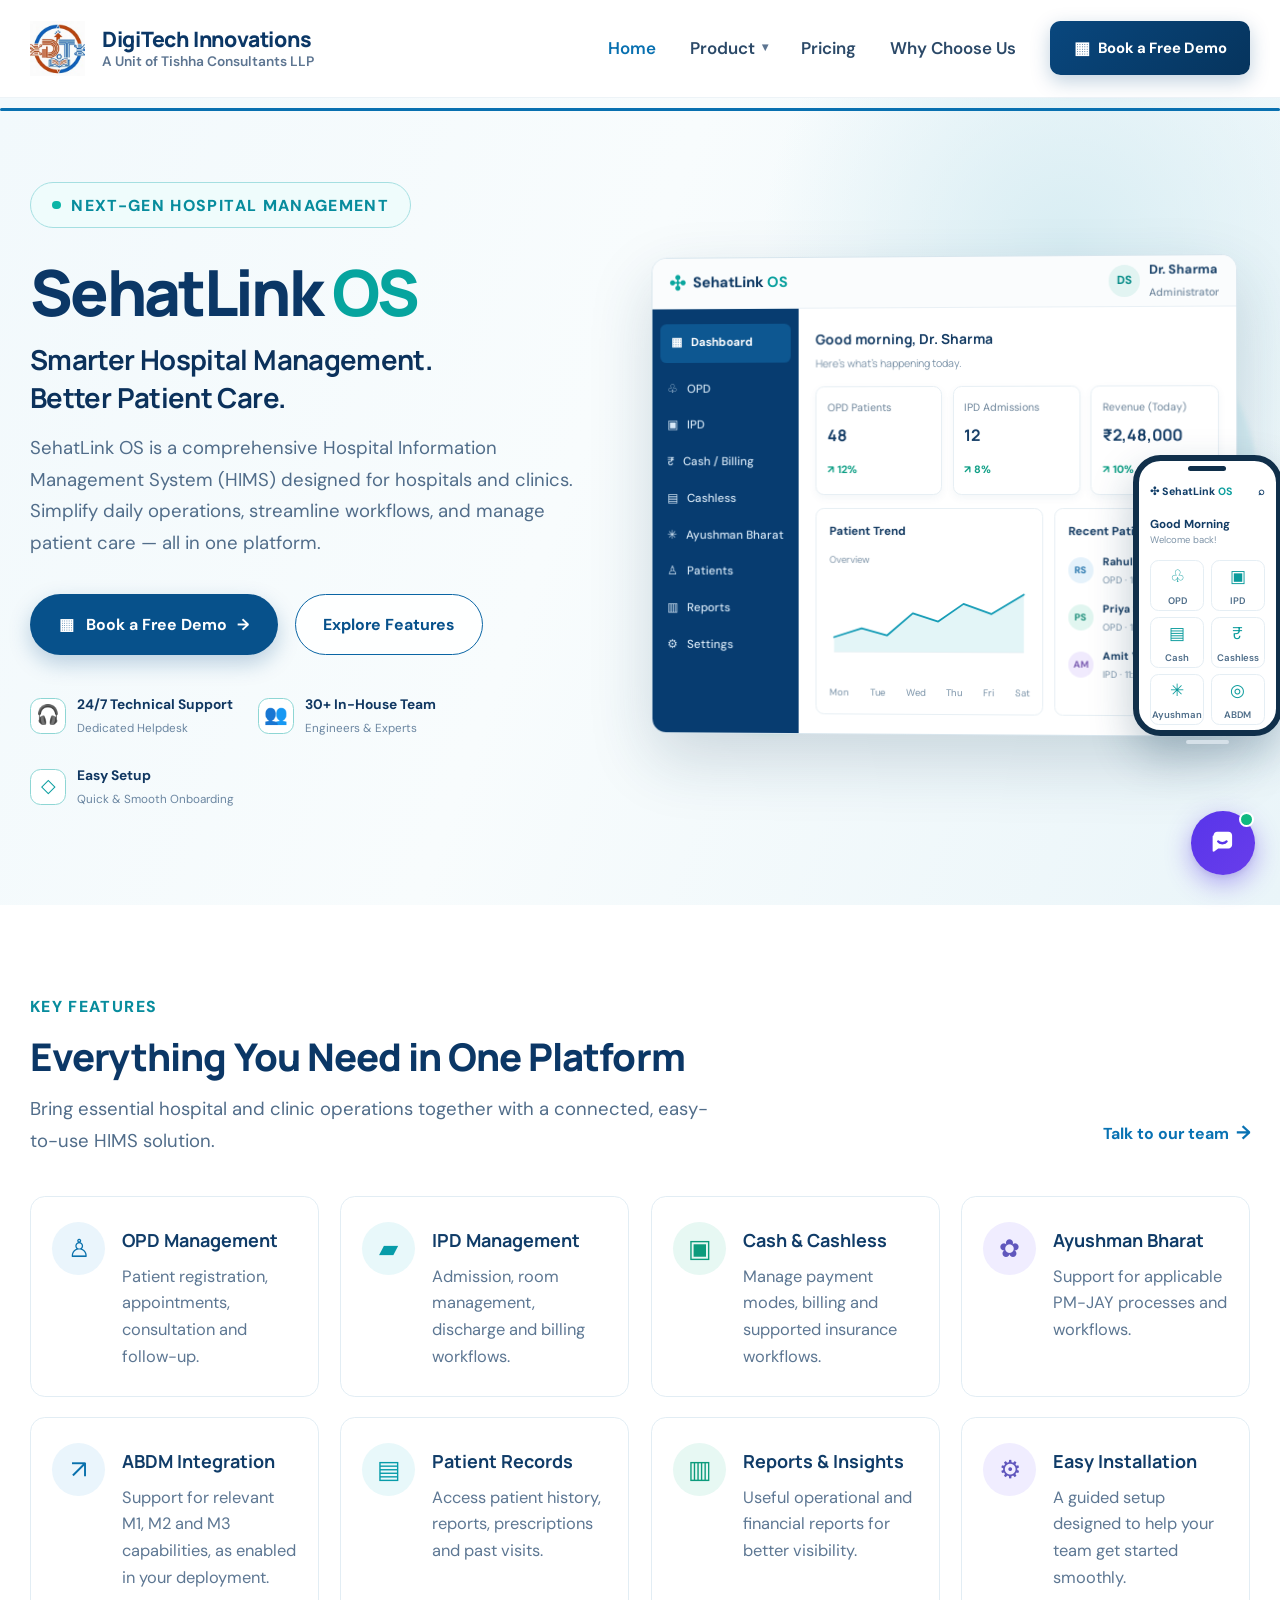
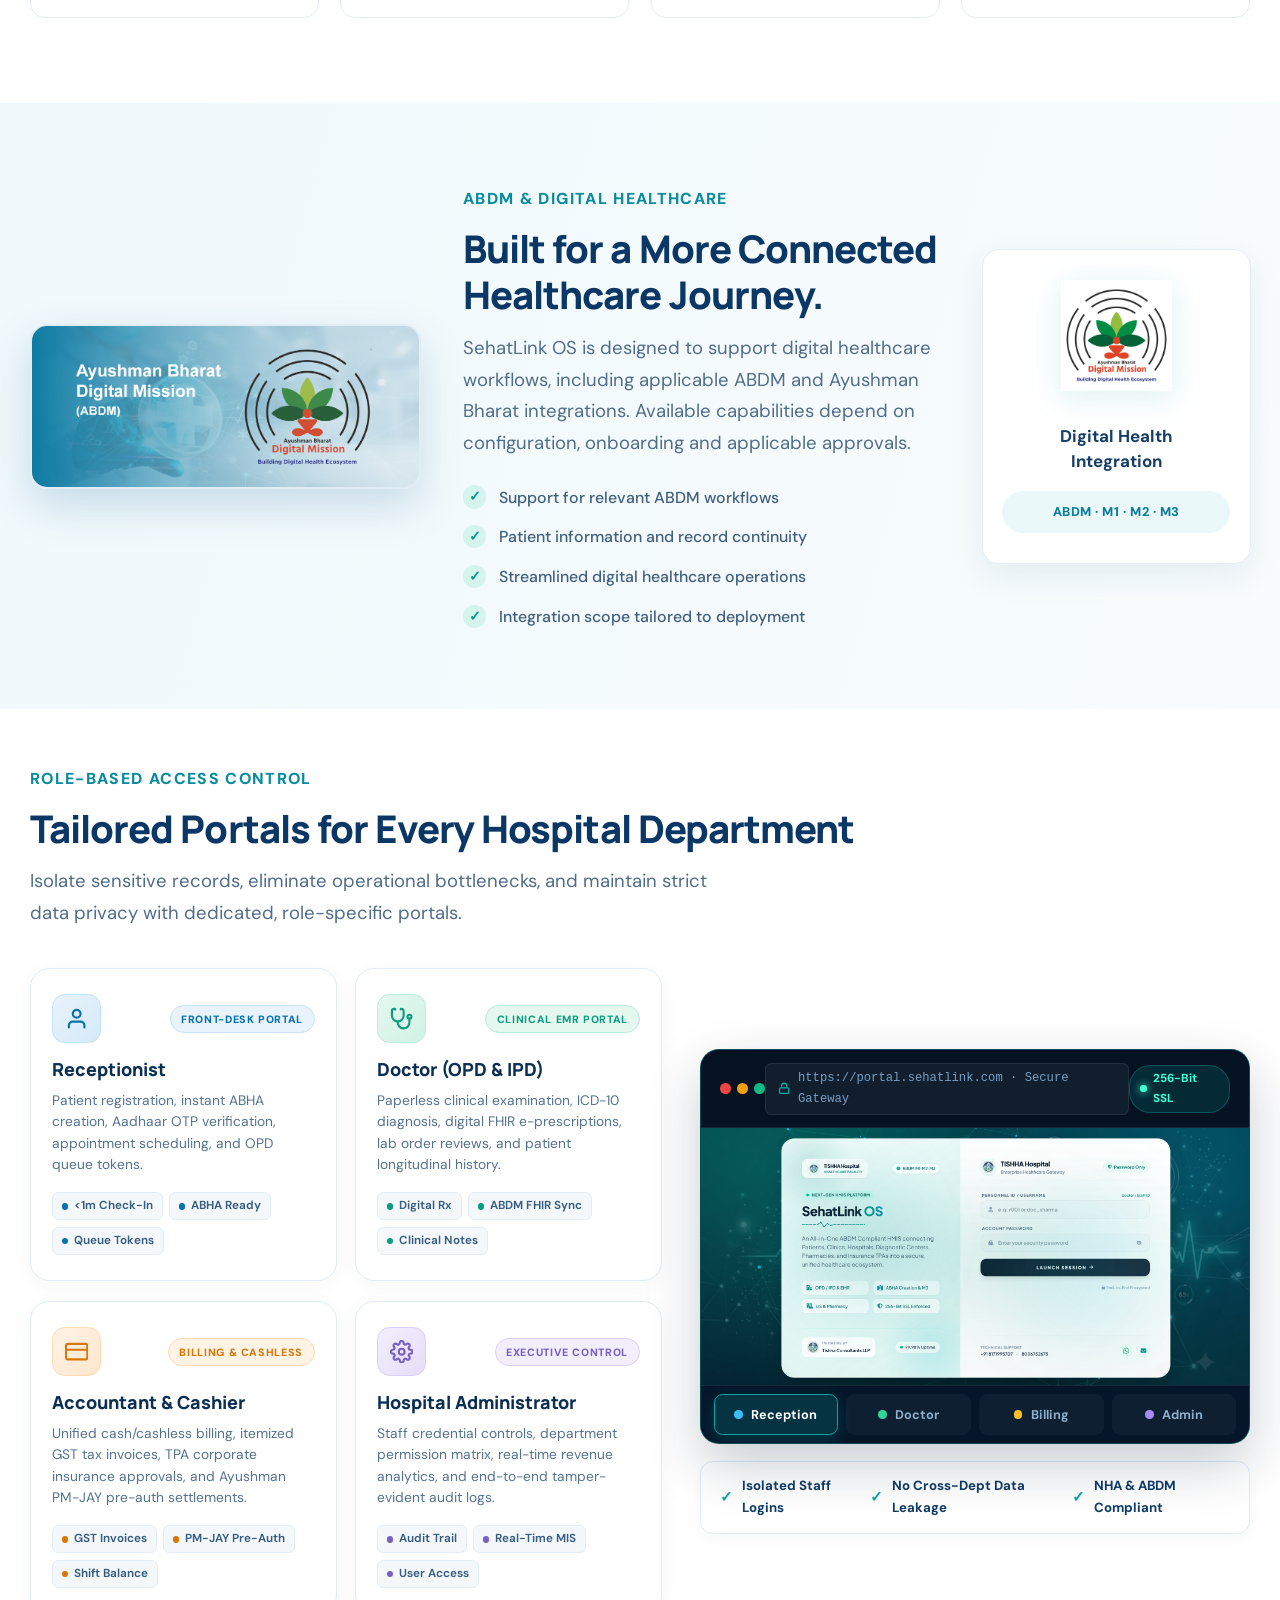
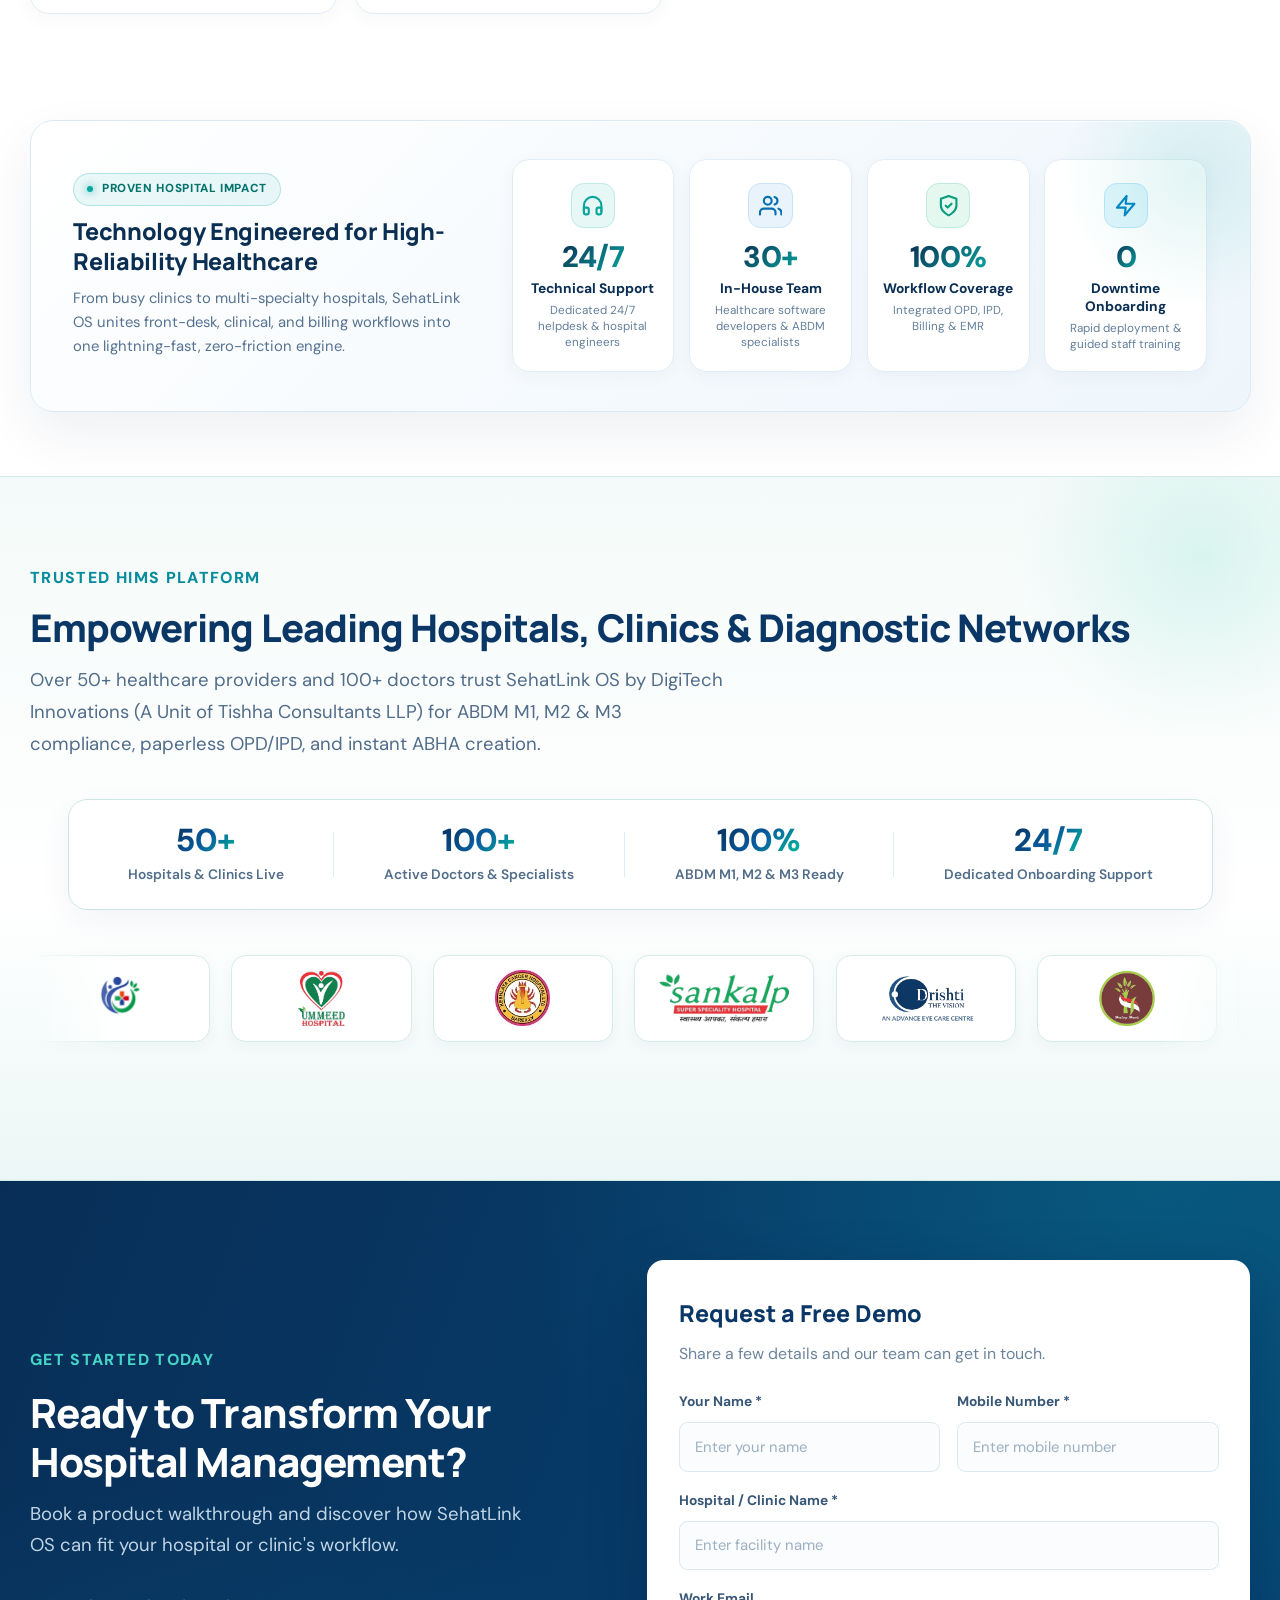
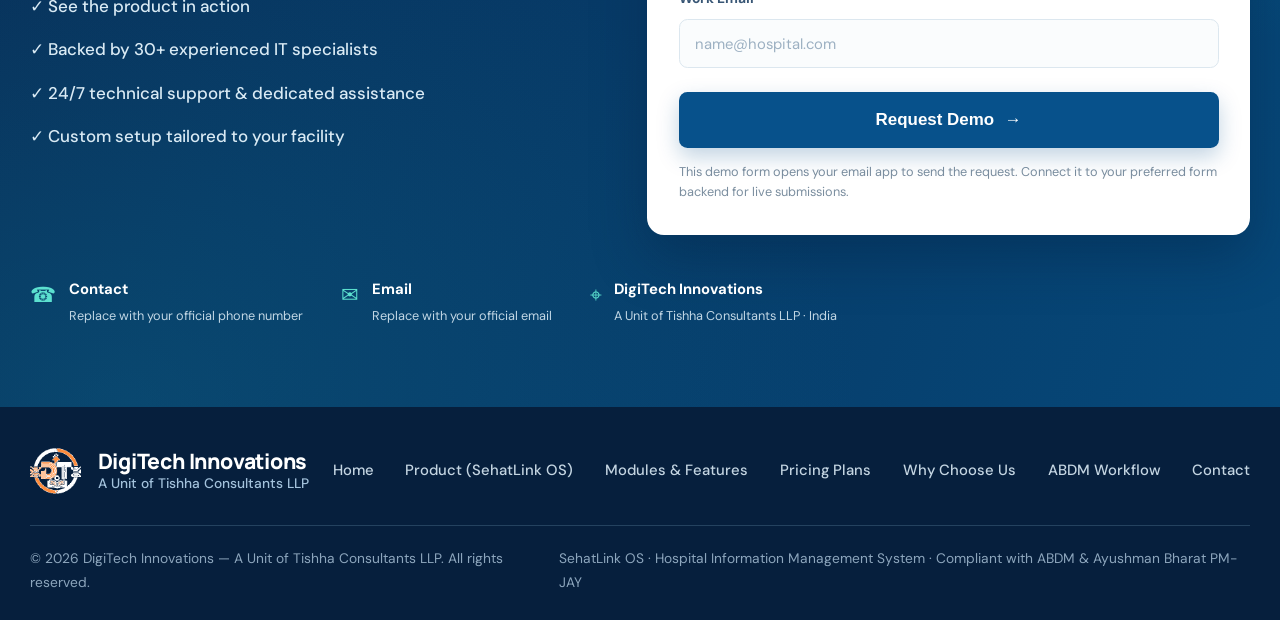
==== commit 233645f3: "Add header and footer file" ====
--- a/index.html
+++ b/index.html
@@ -18,64 +18,8 @@
 </head>
 
 <body>
-  <header class="site-header">
-    <div class="container nav-wrap">
-      <a class="brand" href="#home" aria-label="DigiTech Innovations — A Unit of Tishha Consultants LLP home">
-        <div class="company-logo-badge">
-          <img src="assets/images/digitechinnovation_White_logo.jpg" alt="DigiTech Innovations Logo"
-            class="company-logo-img" />
-        </div>
-        <span class="brand-copy"><strong>DigiTech Innovations</strong><small>A Unit of Tishha Consultants
-            LLP</small></span>
-      </a>
-      <button class="menu-toggle" aria-label="Toggle navigation" aria-expanded="false">
-        <span></span><span></span><span></span>
-      </button>
-      <nav class="nav-links">
-        <a class="active" href="#home">Home</a>
-        <div class="nav-item-dropdown">
-          <a href="product.html" class="nav-dropdown-trigger">
-            Product <span class="dropdown-chevron">▾</span>
-          </a>
-          <div class="dropdown-menu">
-            <div class="dropdown-menu-inner">
-              <a href="product.html" class="dropdown-item">
-                <span class="dropdown-icon blue">✣</span>
-                <div>
-                  <strong>SehatLink OS Overview</strong>
-                  <small>Complete Hospital Management System</small>
-                </div>
-              </a>
-              <a href="product.html#abdm-workflow" class="dropdown-item">
-                <span class="dropdown-icon teal">↗</span>
-                <div>
-                  <strong>How SehatLink OS Works with ABDM</strong>
-                  <small>M1, M2 & M3 Milestone Workflows</small>
-                </div>
-              </a>
-              <a href="product.html#features" class="dropdown-item">
-                <span class="dropdown-icon cyan">▦</span>
-                <div>
-                  <strong>Modules & Features</strong>
-                  <small>OPD, IPD, Billing & EMR</small>
-                </div>
-              </a>
-              <a href="#about" class="dropdown-item">
-                <span class="dropdown-icon violet">⚙</span>
-                <div>
-                  <strong>Role-Based Access</strong>
-                  <small>Reception, Doctor & Admin Portals</small>
-                </div>
-              </a>
-            </div>
-          </div>
-        </div>
-        <a href="pricing.html">Pricing</a>
-        <a href="why-choose-us.html">Why Choose Us</a>
-        <a class="nav-cta" href="#contact"><span class="calendar-icon">▦</span> Book a Free Demo</a>
-      </nav>
-    </div>
-  </header>
+  <!-- Dynamic Header loaded from header.html -->
+  <div id="site-header-container"></div>
 
   <main>
     <section class="hero" id="home">
@@ -674,32 +618,8 @@
       </div>
     </section>
   </main>
-  <footer class="site-footer">
-    <div class="container footer-top">
-      <a class="brand footer-brand" href="#home"
-        aria-label="DigiTech Innovations — A Unit of Tishha Consultants LLP home">
-        <div class="company-logo-badge footer-logo-badge">
-          <img src="assets/images/digitechinnovation_darkbg_logo.png" alt="DigiTech Innovations Logo"
-            class="company-logo-img" />
-        </div>
-        <span class="brand-copy"><strong>DigiTech Innovations</strong><small>A Unit of Tishha Consultants
-            LLP</small></span>
-      </a>
-      <div class="footer-links">
-        <a href="#home">Home</a>
-        <a href="product.html">Product (SehatLink OS)</a>
-        <a href="#features">Modules & Features</a>
-        <a href="pricing.html">Pricing</a>
-        <a href="why-choose-us.html">Why Choose Us</a>
-        <a href="product.html#abdm-workflow">ABDM Workflow</a>
-        <a href="#contact">Contact</a>
-      </div>
-    </div>
-    <div class="container footer-bottom">
-      <span>© <span id="year"></span> DigiTech Innovations — A Unit of Tishha
-        Consultants LLP. All rights reserved.</span><span>SehatLink OS · Hospital Information Management System</span>
-    </div>
-  </footer>
+  <!-- Dynamic Footer loaded from footer.html -->
+  <div id="site-footer-container"></div>
   <script src="script.js"></script>
 </body>
 
--- a/styles.css
+++ b/styles.css
@@ -50,6 +50,11 @@
 .container {
   width: min(1360px, calc(100% - 56px));
   margin: auto;
+}
+#site-header-container,
+#site-header-placeholder {
+  min-height: 92px;
+  display: block;
 }
 .site-header {
   height: 92px;
